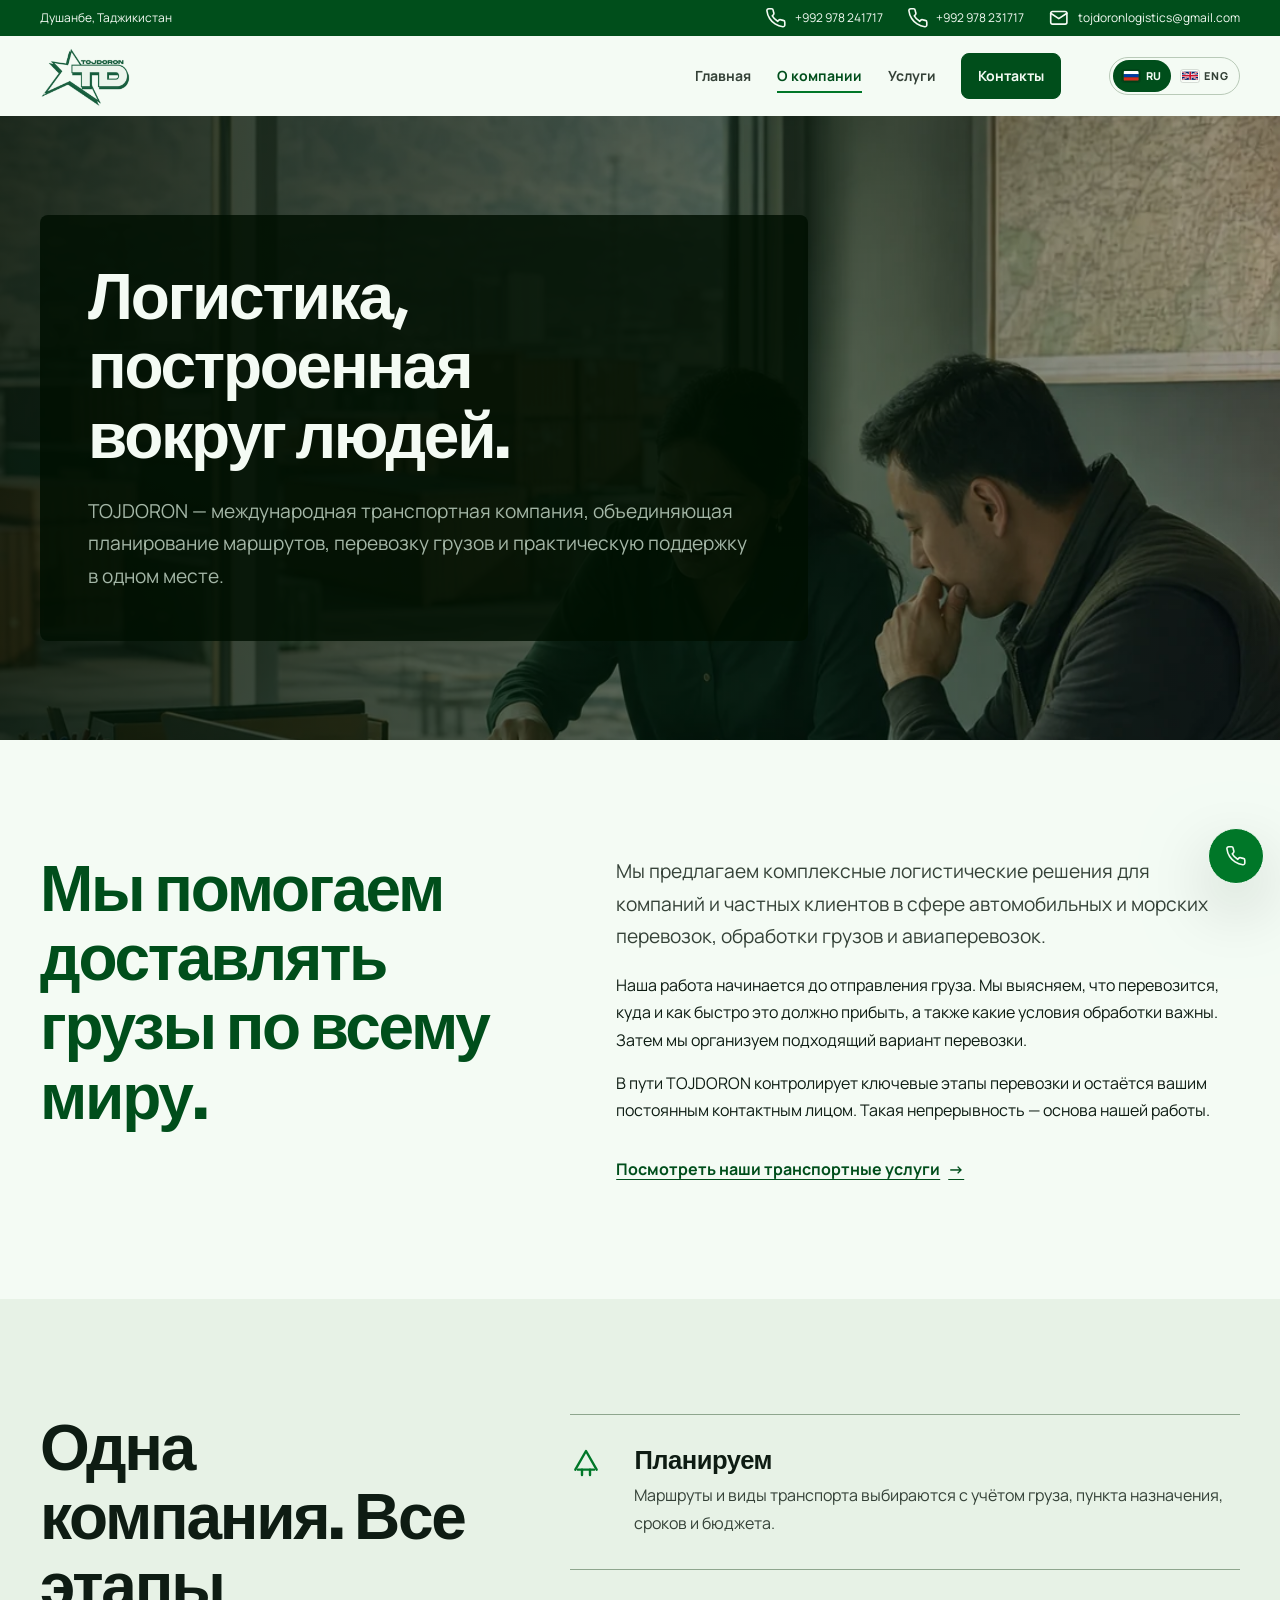
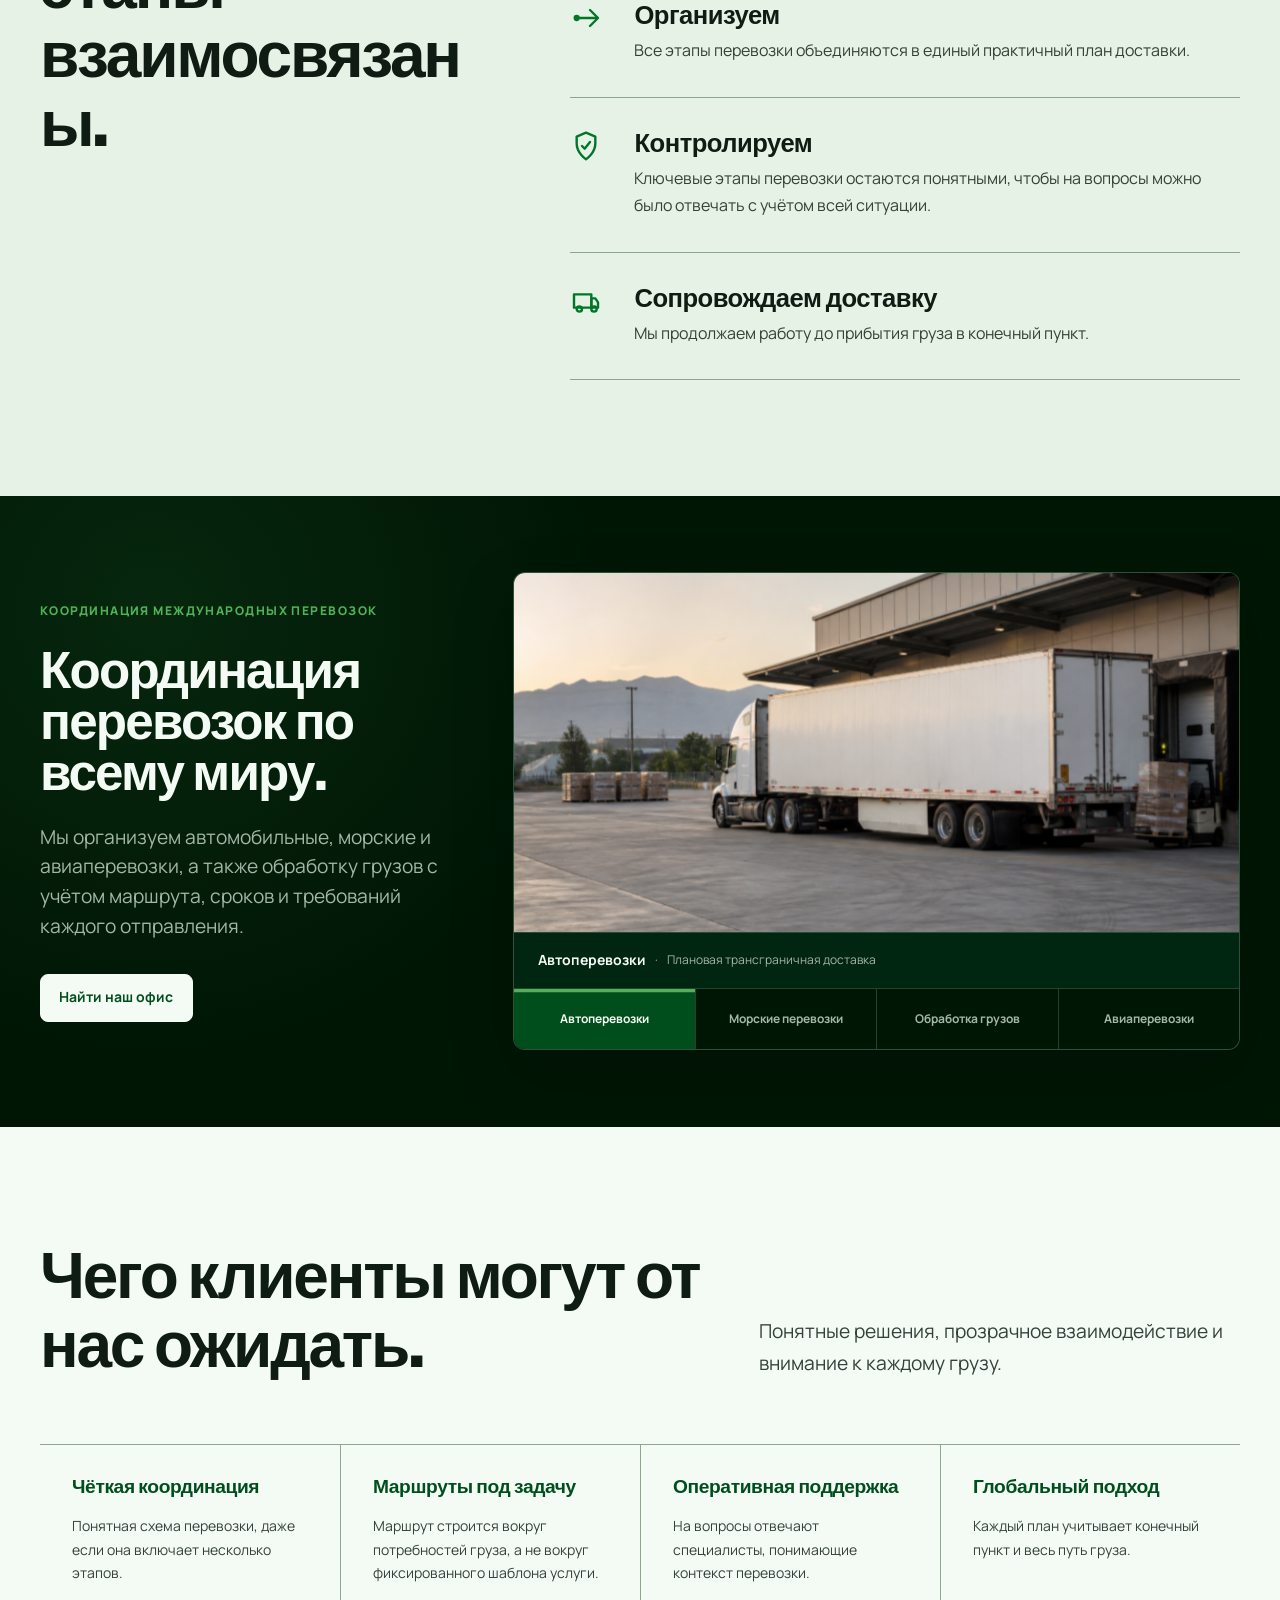
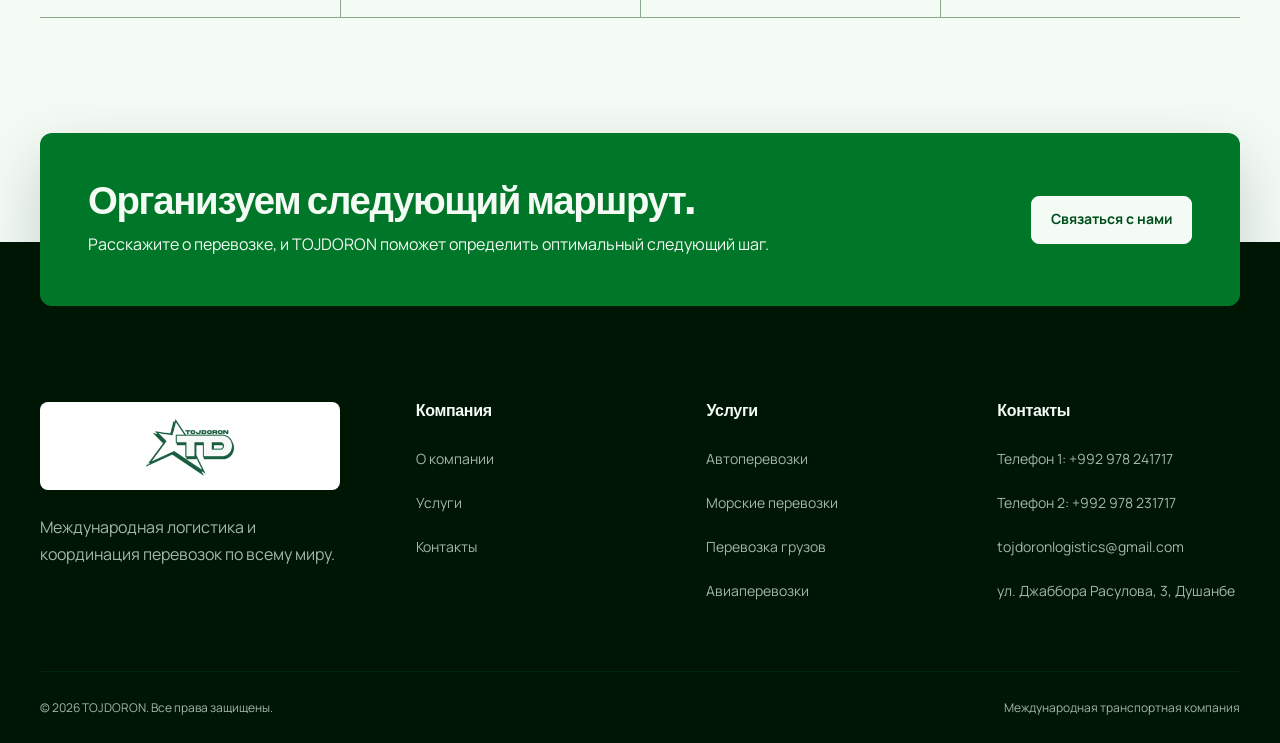
==== about.html @ 403f4857 "Add TOJDORON search favicon" ====
<!doctype html>
<html lang="ru">
  <head>
    <meta charset="utf-8" />
    <meta name="viewport" content="width=device-width, initial-scale=1" />
    <meta name="description" content="Learn how TOJDORON organizes international freight from Dushanbe with clear planning and support at every stage." />
    <meta name="robots" content="index,follow" />
    <meta name="theme-color" content="#135b3a" />
    <link rel="canonical" href="https://tojdoronlogistics.com/about.html" />
    <title>About TOJDORON — International Transport Company</title>
    <link rel="icon" href="/assets/tojdoron-favicon.png" sizes="192x192" type="image/png" />
    <link rel="apple-touch-icon" href="/assets/tojdoron-favicon.png" sizes="192x192" />
    <link rel="stylesheet" href="about.css?v=normal-scale" />
    <script src="shared.js?v=page-transition-speed-v7" defer></script>
    <script src="about.js" defer></script>
  </head>
  <body>
    <!--
      THESIS: The company is understood through the care of coordination, not an invented corporate timeline.
      OWN-WORLD: Warm paper, forest fields, documentary operations photography, precise route geometry, and quiet ruled lists.
      STORY: Meet TOJDORON, understand its one-team model, see the support principles, then begin a shipment.
      FIRST VIEWPORT: Two-tier navigation over a tall human operations photograph with an anchored statement at left.
      FORM: Reference-led Route Ledger, seventh grounded direction, seed 0b418b6e.
      FINISH: unreviewed and undocumented is unfinished; this build ends with the finish review, the verdict, DESIGN.md, and every shipping raster carrying its provenance
    -->
    <a class="skip-link" href="#main-content">Skip to content</a>

    <header class="site-header">
      <div class="topbar">
        <div class="container topbar__inner">
          <span class="topbar__place">Dushanbe, Tajikistan</span>
          <div class="topbar__contacts">
            <a href="tel:+992978241717" aria-label="Call TOJDORON at +992 978 241717"><svg class="icon" aria-hidden="true" viewBox="0 0 24 24"><path d="M22 16.9v3a2 2 0 0 1-2.18 2 19.8 19.8 0 0 1-8.63-3.07 19.5 19.5 0 0 1-6-6A19.8 19.8 0 0 1 2.12 4.18 2 2 0 0 1 4.11 2h3a2 2 0 0 1 2 1.72c.13.96.36 1.9.69 2.8a2 2 0 0 1-.45 2.11L8.08 9.9a16 16 0 0 0 6 6l1.27-1.27a2 2 0 0 1 2.11-.45c.9.33 1.84.56 2.8.69A2 2 0 0 1 22 16.9Z" /></svg>+992 978 241717</a>
            <a href="tel:+992978231717" aria-label="Call TOJDORON at +992 978 231717"><svg class="icon" aria-hidden="true" viewBox="0 0 24 24"><path d="M22 16.9v3a2 2 0 0 1-2.18 2 19.8 19.8 0 0 1-8.63-3.07 19.5 19.5 0 0 1-6-6A19.8 19.8 0 0 1 2.12 4.18 2 2 0 0 1 4.11 2h3a2 2 0 0 1 2 1.72c.13.96.36 1.9.69 2.8a2 2 0 0 1-.45 2.11L8.08 9.9a16 16 0 0 0 6 6l1.27-1.27a2 2 0 0 1 2.11-.45c.9.33 1.84.56 2.8.69A2 2 0 0 1 22 16.9Z" /></svg>+992 978 231717</a>
            <a href="mailto:tojdoronlogistics@gmail.com"><svg class="icon" aria-hidden="true" viewBox="0 0 24 24"><rect x="3" y="5" width="18" height="14" rx="2" /><path d="m3 7 9 6 9-6" /></svg>tojdoronlogistics@gmail.com</a>
          </div>
        </div>
      </div>
      <div class="container navbar">
        <a class="brand" href="index.html" aria-label="TOJDORON home"><img src="assets/tojdoron-logo-green-v2.png" alt="TOJDORON" width="629" height="440" /></a>
        <button class="nav-toggle" type="button" aria-expanded="false" aria-controls="primary-navigation" aria-label="Open navigation"><span class="nav-toggle__lines" aria-hidden="true"></span></button>
        <nav class="nav-menu" id="primary-navigation" aria-label="Primary navigation">
          <ul>
            <li><a class="nav-menu__link" href="index.html">Home</a></li>
            <li><a class="nav-menu__link" href="about.html" aria-current="page">About us</a></li>
            <li><a class="nav-menu__link" href="services.html">Services</a></li>
            <li><a class="nav-menu__link nav-menu__link--contact" href="contact.html">Contact us</a></li>
          </ul>
        </nav>
      </div>
    </header>

    <main id="main-content">
      <section class="page-hero about-hero" aria-labelledby="about-title">
        <img class="page-hero__media" src="assets/about-operations.webp" alt="TOJDORON logistics specialists coordinating an international shipment from Dushanbe" width="1122" height="1402" fetchpriority="high" />
        <div class="container page-hero__content">
          <div data-reveal>
            <h1 id="about-title">Logistics organized around people.</h1>
            <p>TOJDORON is an international transport company that brings route planning, cargo movement, and practical support together in one place.</p>
          </div>
        </div>
      </section>

      <section class="about-intro section">
        <div class="container about-intro__grid">
          <div class="about-intro__statement" data-reveal>
            <h2>We help cargo move worldwide.</h2>
          </div>
          <div class="about-intro__copy" data-reveal>
            <p class="section-intro">We offer comprehensive logistics solutions for businesses and private clients across road, sea, cargo, and air freight.</p>
            <p>Our role starts before the shipment moves. We learn what is being transported, where it needs to go, how quickly it needs to arrive, and which handling conditions matter. From there, we organize the transport option that fits.</p>
            <p>As the cargo moves, TOJDORON monitors the important transit stages and remains available as a clear point of contact. That continuity is at the heart of our work.</p>
            <a class="text-link" href="services.html">See our freight services <span aria-hidden="true">→</span></a>
          </div>
        </div>
      </section>

      <section class="coordination-section section--paper-2">
        <div class="container coordination-section__grid">
          <div class="coordination-section__title" data-reveal>
            <h2>One company. Every stage connected.</h2>
          </div>
          <div class="coordination-section__list">
            <article data-reveal>
              <svg class="icon" aria-hidden="true" viewBox="0 0 24 24"><path d="M4 17 12 3l8 14" /><path d="M6 17h12" /><path d="M9 17v4M15 17v4" /></svg>
              <div><h3>We plan</h3><p>Routes and transport modes are selected around the cargo, destination, timing, and budget.</p></div>
            </article>
            <article data-reveal>
              <svg class="icon coordination-section__arrow" aria-hidden="true" viewBox="0 0 24 24"><path d="M5 12h15" /><path d="m15 6 6 6-6 6" /><circle class="coordination-section__arrow-dot" cx="5" cy="12" r="2.35" /></svg>
              <div><h3>We organize</h3><p>The moving parts of the shipment are coordinated into one practical delivery plan.</p></div>
            </article>
            <article data-reveal>
              <svg class="icon" aria-hidden="true" viewBox="0 0 24 24"><path d="M12 22s7-4.5 7-12V5l-7-3-7 3v5c0 7.5 7 12 7 12Z" /><path d="m9 12 2 2 4-5" /></svg>
              <div><h3>We monitor</h3><p>Key transit stages remain visible so questions can be handled with context.</p></div>
            </article>
            <article data-reveal>
              <svg class="icon" aria-hidden="true" viewBox="0 0 24 24"><path d="M3 7h13v10H3z" /><path d="M16 10h3l2 3v4h-5z" /><circle cx="7" cy="18" r="2" /><circle cx="18" cy="18" r="2" /></svg>
              <div><h3>We support delivery</h3><p>Our involvement continues through arrival at the final destination.</p></div>
            </article>
          </div>
        </div>
      </section>

      <section class="route-atlas section--dark" aria-labelledby="atlas-title">
        <div class="container route-atlas__grid">
          <div class="route-atlas__copy" data-reveal>
            <span class="route-atlas__kicker">International freight coordination</span>
            <h2 id="atlas-title">Coordinated freight worldwide.</h2>
            <p>We organize road, sea, cargo, and air freight around each shipment’s route, timing, and handling requirements.</p>
            <a class="button button--light" href="contact.html#location">Find our office</a>
          </div>
          <div class="route-atlas__visual" aria-label="Interactive operational view of road, sea, cargo, and air freight" data-reveal>
            <div class="atlas-stage">
              <div class="atlas-scenes">
                <figure class="atlas-scene is-active" data-atlas-scene="road" data-atlas-copy-action="Scheduled cross-border delivery">
                  <img class="atlas-scene__photo" src="assets/about-road-tojdoron-v1.png" alt="Modern white tractor-trailer positioned at a freight loading dock" width="1672" height="941" fetchpriority="high" />
                </figure>
                <figure class="atlas-scene" data-atlas-scene="sea" data-atlas-copy-action="Containerized ocean transit">
                  <img class="atlas-scene__photo" src="assets/about-sea-tojdoron-v1.png" alt="Large container vessel being worked by gantry cranes at a commercial port" width="1672" height="941" loading="lazy" />
                </figure>
                <figure class="atlas-scene" data-atlas-scene="cargo" data-atlas-copy-action="Warehouse consolidation and dispatch">
                  <img class="atlas-scene__photo" src="assets/about-cargo-tojdoron-v1.png" alt="Forklift carrying a wrapped pallet inside a professional cargo warehouse" width="1672" height="941" loading="lazy" />
                </figure>
                <figure class="atlas-scene" data-atlas-scene="air" data-atlas-copy-action="Priority airfreight uplift">
                  <img class="atlas-scene__photo" src="assets/about-air-tojdoron-v1.png" alt="Wide-body cargo aircraft receiving a wrapped pallet at an airport freight terminal" width="1672" height="941" loading="lazy" />
                </figure>
              </div>
            </div>
            <div class="atlas-mode-context">
              <strong data-atlas-status aria-live="polite">Road freight</strong>
              <span aria-hidden="true">·</span>
              <span data-atlas-action>Scheduled cross-border delivery</span>
            </div>
            <div class="atlas-mode-switch" role="group" aria-label="Highlight a freight service">
              <button type="button" class="is-active" data-atlas-control="road" aria-pressed="true">Road freight</button>
              <button type="button" data-atlas-control="sea" aria-pressed="false">Sea freight</button>
              <button type="button" data-atlas-control="cargo" aria-pressed="false">Cargo handling</button>
              <button type="button" data-atlas-control="air" aria-pressed="false">Air freight</button>
            </div>
          </div>
        </div>
      </section>

      <section class="principles section" aria-labelledby="principles-title">
        <div class="container">
          <div class="principles__head" data-reveal>
            <h2 id="principles-title">What clients can expect from us.</h2>
            <p class="section-intro">Clear decisions, practical communication, and attention to the cargo itself.</p>
          </div>
          <div class="principles__grid">
            <article data-reveal><h3>Clear coordination</h3><p>One understandable path through a shipment that may involve several stages.</p></article>
            <article data-reveal><h3>Fit-for-purpose routes</h3><p>The route follows the needs of the cargo rather than a fixed service template.</p></article>
            <article data-reveal><h3>Responsive support</h3><p>Questions are handled by people who understand the shipment context.</p></article>
            <article data-reveal><h3>Worldwide outlook</h3><p>Every plan is shaped with the final destination and the full journey in view.</p></article>
          </div>
        </div>
      </section>

      <div class="container">
        <section class="cta-band" aria-labelledby="about-cta-title" data-reveal>
          <div><h2 id="about-cta-title">Let’s organize the next route.</h2><p>Share the shipment details and TOJDORON will help you identify the right way forward.</p></div>
          <a class="button button--light" href="contact.html#quote-form">Get in touch</a>
        </section>
      </div>
    </main>

    <footer class="site-footer">
      <div class="container footer-grid">
        <div><a class="footer-brand" href="index.html" aria-label="TOJDORON home"><img src="assets/tojdoron-logo-green-v2.png" alt="TOJDORON" width="629" height="440" /></a><p class="footer-copy">International logistics and freight coordination worldwide.</p></div>
        <div><h3>Company</h3><ul class="footer-links"><li><a href="about.html">About us</a></li><li><a href="services.html">Services</a></li><li><a href="contact.html">Contact us</a></li></ul></div>
        <div><h3>Services</h3><ul class="footer-links"><li><a href="services.html#road">Road freight</a></li><li><a href="services.html#sea">Sea freight</a></li><li><a href="services.html#cargo">Cargo shipping</a></li><li><a href="services.html#air">Air freight</a></li></ul></div>
        <div><h3>Contact</h3><ul class="footer-links"><li><a href="tel:+992978241717">Phone 1: +992 978 241717</a></li><li><a href="tel:+992978231717">Phone 2: +992 978 231717</a></li><li><a href="mailto:tojdoronlogistics@gmail.com">tojdoronlogistics@gmail.com</a></li><li><a href="contact.html#location">Jabor Rasulov Street 3, Dushanbe</a></li></ul></div>
      </div>
      <div class="container footer-bottom"><span>© <span data-year></span> TOJDORON. <span data-translation-key="All rights reserved.">All rights reserved.</span></span><span>International transport company</span></div>
    </footer>

    <div class="floating-call" data-call-menu>
      <button class="floating-call__toggle" type="button" aria-expanded="false" aria-controls="floating-call-options" aria-label="Choose a TOJDORON phone number">
        <svg class="icon" aria-hidden="true" viewBox="0 0 24 24"><path d="M22 16.9v3a2 2 0 0 1-2.18 2 19.8 19.8 0 0 1-8.63-3.07 19.5 19.5 0 0 1-6-6A19.8 19.8 0 0 1 2.12 4.18 2 2 0 0 1 4.11 2h3a2 2 0 0 1 2 1.72c.13.96.36 1.9.69 2.8a2 2 0 0 1-.45 2.11L8.08 9.9a16 16 0 0 0 6 6l1.27-1.27a2 2 0 0 1 2.11-.45c.9.33 1.84.56 2.8.69A2 2 0 0 1 22 16.9Z" /></svg>
      </button>
      <div class="floating-call__options" id="floating-call-options" role="group" aria-label="TOJDORON phone numbers">
        <a href="tel:+992978241717" aria-label="Call TOJDORON at +992 978 241717">Call +992 978 241717</a>
        <a href="tel:+992978231717" aria-label="Call TOJDORON at +992 978 231717">Call +992 978 231717</a>
      </div>
    </div>
  </body>
</html>
---- about.css ----
/* Hallmark · macrostructure: Human Network · tone: grounded documentary · anchor hue: forest green */
/* Hallmark · pre-emit critique: P5 H5 E4 S5 R5 V5 */
@import url("shared.css?v=page-transition-speed-v7");

.about-hero {
  min-height: 39rem;
}

.about-hero .page-hero__media {
  object-position: center 58%;
}

.about-hero .page-hero__content {
  min-height: 39rem;
}

.about-hero .page-hero__content > div {
  max-width: 49rem;
  border-radius: var(--radius-sm);
  padding: clamp(1.5rem, 4vw, 3rem);
  background: var(--color-overlay-heavy);
}

.about-hero h1 {
  max-width: 11ch;
}

.about-intro__grid {
  display: grid;
  grid-template-columns: minmax(0, 0.85fr) minmax(0, 1.15fr);
  gap: clamp(3rem, 9vw, 8rem);
}

.about-intro__statement h2 {
  max-width: 12ch;
  margin-bottom: 0;
  color: var(--color-accent-strong);
  font-size: var(--text-3xl);
}

.about-intro__copy .text-link {
  margin-top: var(--space-md);
}

.coordination-section {
  padding-block: var(--space-section);
}

.coordination-section__grid {
  display: grid;
  grid-template-columns: minmax(0, 0.78fr) minmax(0, 1.22fr);
  gap: clamp(3rem, 8vw, 7rem);
}

.coordination-section__title h2 {
  position: sticky;
  top: 10rem;
  max-width: 12ch;
  font-size: var(--text-3xl);
}

.coordination-section__list {
  border-top: var(--rule-thin) solid var(--color-rule-strong);
}

.coordination-section__list article {
  display: grid;
  grid-template-columns: 2.5rem minmax(0, 1fr);
  gap: var(--space-lg);
  border-bottom: var(--rule-thin) solid var(--color-rule-strong);
  padding-block: var(--space-xl);
}

.coordination-section__list .icon {
  width: 2rem;
  height: 2rem;
  color: var(--color-accent);
}

.coordination-section__arrow-dot {
  fill: currentColor;
  stroke: none;
}

.coordination-section__list h3 {
  margin-bottom: var(--space-xs);
  font-size: var(--text-xl);
}

.coordination-section__list p {
  margin-bottom: 0;
  color: var(--color-ink-2);
}

.route-atlas {
  padding-block: var(--space-section);
}

.route-atlas__grid {
  display: grid;
  grid-template-columns: minmax(0, 0.72fr) minmax(0, 1.28fr);
  align-items: center;
  gap: clamp(3rem, 7vw, 6rem);
}

.route-atlas__copy h2 {
  max-width: 12ch;
  margin-bottom: var(--space-xl);
  color: var(--color-accent-ink);
  font-size: var(--text-3xl);
}

.route-atlas__copy p {
  margin-bottom: var(--space-xl);
  color: var(--color-dark-muted);
  font-size: var(--text-lg);
}

.route-atlas__visual {
  border: var(--rule-thin) solid var(--color-dark-2);
  border-radius: var(--radius-md);
  overflow: clip;
  background: var(--color-dark-2);
}

.atlas-board__head {
  display: flex;
  min-height: 4rem;
  align-items: center;
  justify-content: space-between;
  gap: var(--space-lg);
  border-bottom: var(--rule-thin) solid var(--color-dark-muted);
  padding-inline: var(--space-lg);
}

.atlas-board__head > span {
  color: var(--color-dark-muted);
  font-size: var(--text-xs);
  font-weight: 700;
  letter-spacing: 0.08em;
  text-transform: uppercase;
}

.atlas-board__status {
  color: var(--color-accent-ink);
  font-size: var(--text-sm);
}

.route-atlas__visual svg {
  width: 100%;
  padding: var(--space-md) var(--space-lg);
}

.freight-grid,
.freight-ground,
.freight-lane,
.freight-water,
.freight-runway,
.freight-crane,
.freight-crane-hook,
.forklift-mast,
.freight-hub path,
.freight-load path,
.vehicle-detail,
.vehicle-window,
.freight-pallet path {
  fill: none;
  stroke: var(--color-dark-muted);
  stroke-linecap: round;
  stroke-linejoin: round;
  vector-effect: non-scaling-stroke;
}

.freight-grid {
  stroke-width: 1;
  opacity: 0.1;
}

.freight-ground,
.freight-lane,
.freight-runway {
  stroke: var(--color-accent-bright);
  stroke-width: 2;
  opacity: 0.48;
}

.freight-lane,
.freight-runway {
  stroke-dasharray: 10 12;
}

.freight-water {
  stroke: var(--color-accent-bright);
  stroke-width: 2;
  opacity: 0.65;
}

.freight-water--sea {
  stroke-dasharray: 34 18;
  animation: drift-water 5.2s linear infinite;
}

.freight-crane {
  stroke: var(--color-dark-muted);
  stroke-width: 3;
  opacity: 0.72;
}

.freight-crane-hook {
  stroke: var(--color-dark-muted);
  stroke-width: 2;
  opacity: 0.72;
  transform-box: fill-box;
  transform-origin: center top;
  animation: lower-crane 5.2s var(--ease-in-out) infinite;
}

.freight-hub__shell {
  fill: var(--color-accent-strong);
  stroke: var(--color-accent-bright) !important;
  stroke-width: 3;
}

.freight-hub__door {
  stroke: var(--color-accent-ink) !important;
  stroke-width: 2;
}

.freight-hub text,
.freight-destination {
  fill: var(--color-accent-ink);
  font-family: var(--font-body);
  font-size: 13px;
  font-weight: 800;
  letter-spacing: 0.075em;
}

.freight-destination {
  fill: var(--color-dark-muted);
}

.freight-hub__pallet rect,
.freight-load rect,
.freight-pallet rect {
  fill: var(--color-accent);
  stroke: var(--color-accent-ink);
  stroke-width: 2;
}

.ship-hull {
  fill: var(--color-paper-2);
  stroke: var(--color-accent-bright);
  stroke-width: 2.5;
  stroke-linejoin: round;
  vector-effect: non-scaling-stroke;
}

.ship-deck {
  fill: var(--color-dark-2);
  stroke: var(--color-accent-bright);
  stroke-width: 2;
  vector-effect: non-scaling-stroke;
}

.ship-superstructure {
  fill: var(--color-paper-2);
  stroke: var(--color-accent-bright);
  stroke-width: 2.5;
  stroke-linejoin: round;
  vector-effect: non-scaling-stroke;
}

.ship-container {
  stroke: var(--color-accent-ink);
  stroke-width: 1.5;
  vector-effect: non-scaling-stroke;
}

.ship-container--rust {
  fill: var(--color-accent-strong);
}

.ship-container--green {
  fill: var(--color-accent);
}

.ship-container--light {
  fill: var(--color-paper-3);
}

.ship-window,
.aircraft-window {
  fill: var(--color-dark-2);
  stroke: var(--color-accent-ink);
  stroke-width: 1.5;
  vector-effect: non-scaling-stroke;
}

.ship-detail,
.ship-hull-detail,
.ship-container-detail,
.ship-mast,
.ship-stack,
.ship-rail,
.aircraft-detail,
.aircraft-cabin-line,
.aircraft-door-frame {
  fill: none;
  stroke: var(--color-accent-strong);
  stroke-width: 2;
  stroke-linecap: round;
  stroke-linejoin: round;
  vector-effect: non-scaling-stroke;
}

.ship-mast {
  stroke: var(--color-dark-muted);
  opacity: 0.8;
}

.ship-stack {
  stroke: var(--color-accent-strong);
  stroke-width: 3;
}

.ship-rail {
  stroke: var(--color-dark-muted);
  stroke-width: 1.5;
  opacity: 0.8;
}

.ship-hull-detail {
  stroke: var(--color-accent-strong);
  opacity: 0.7;
}

.ship-container-detail {
  stroke: var(--color-accent-ink);
  stroke-width: 1;
  opacity: 0.75;
}

.cargo-fork {
  fill: none;
  stroke: var(--color-accent-bright);
  stroke-width: 3;
  stroke-linecap: round;
  vector-effect: non-scaling-stroke;
}

.forklift-mast {
  stroke: var(--color-dark-muted);
  stroke-width: 2.5;
  opacity: 0.9;
}

.aircraft-body,
.aircraft-wing,
.aircraft-tail,
.aircraft-tailplane,
.aircraft-engine,
.aircraft-door,
.aircraft-wheel {
  vector-effect: non-scaling-stroke;
}

.aircraft-body,
.aircraft-wing,
.aircraft-tail,
.aircraft-tailplane {
  fill: var(--color-paper-2);
  stroke: var(--color-accent-bright);
  stroke-width: 2.5;
  stroke-linejoin: round;
}

.aircraft-wing,
.aircraft-tail,
.aircraft-tailplane {
  fill: var(--color-paper-3);
}

.aircraft-engine {
  fill: var(--color-dark-2);
  stroke: var(--color-accent-bright);
  stroke-width: 2;
}

.aircraft-fan {
  fill: var(--color-accent-ink);
  stroke: var(--color-accent-bright);
  stroke-width: 1.5;
}

.aircraft-gear {
  fill: none;
  stroke: var(--color-accent-strong);
  stroke-width: 2;
  stroke-linecap: round;
  vector-effect: non-scaling-stroke;
}

.aircraft-wheel {
  fill: var(--color-dark);
  stroke: var(--color-accent-ink);
  stroke-width: 2;
}

.aircraft-gear,
.aircraft-wheel {
  animation: retract-aircraft-gear 5.2s var(--ease-in-out) infinite;
}

.aircraft-door {
  fill: var(--color-paper-3);
  stroke: var(--color-accent-bright);
  stroke-width: 2;
  stroke-linejoin: round;
}

.aircraft-ramp {
  fill: none;
  stroke: var(--color-accent-bright);
  stroke-width: 3;
  stroke-linecap: round;
  vector-effect: non-scaling-stroke;
}

.aircraft-rear-door,
.aircraft-ramp {
  transform-box: fill-box;
  transform-origin: left bottom;
}

.freight-hub__pallet,
.freight-vehicle,
.freight-load {
  transform-box: fill-box;
  transform-origin: center;
}

.freight-hub__pallet {
  opacity: 0.82;
}

.freight-scene {
  display: none;
}

.freight-scene.is-active {
  display: block;
}

.vehicle-body {
  fill: var(--color-paper-2);
  stroke: var(--color-accent-bright);
  stroke-width: 2.5;
  stroke-linejoin: round;
  vector-effect: non-scaling-stroke;
}

.vehicle-window {
  fill: var(--color-dark-2);
  stroke: var(--color-dark-2);
  stroke-width: 2;
}

.vehicle-detail {
  stroke: var(--color-accent-strong);
  stroke-width: 2;
}

.freight-vehicle circle {
  fill: var(--color-dark);
  stroke: var(--color-accent-ink);
  stroke-width: 3;
  vector-effect: non-scaling-stroke;
}

.freight-load--road {
  animation: load-road 5.2s var(--ease-in-out) infinite;
}

.freight-vehicle--road {
  animation: depart-road 5.2s var(--ease-in-out) infinite;
}

.freight-load--sea {
  animation: load-sea 5.2s var(--ease-in-out) infinite;
}

.freight-vehicle--sea {
  animation: depart-sea 5.2s var(--ease-in-out) infinite;
}

.freight-vehicle--cargo {
  animation: move-cargo 5.2s var(--ease-in-out) infinite;
}

.freight-pallet {
  animation: raise-pallet 5.2s var(--ease-in-out) infinite;
}

.freight-load--air {
  animation: load-air 5.2s var(--ease-in-out) infinite;
}

.freight-vehicle--air {
  animation: depart-air 5.2s var(--ease-in-out) infinite;
}

.aircraft-rear-door {
  animation: close-aircraft-door 5.2s var(--ease-in-out) infinite;
}

.aircraft-ramp {
  animation: retract-aircraft-ramp 5.2s var(--ease-in-out) infinite;
}

.freight-sequence {
  display: grid;
  grid-template-columns: minmax(0, 1fr) 3rem minmax(0, 1fr);
  align-items: center;
  gap: var(--space-sm);
  border-top: var(--rule-thin) solid var(--color-dark-muted);
  padding: var(--space-md) var(--space-lg);
  color: var(--color-dark-muted);
  font-size: var(--text-xs);
}

.freight-sequence span {
  display: flex;
  align-items: baseline;
  gap: var(--space-sm);
}

.freight-sequence b {
  color: var(--color-accent-bright);
  font-variant-numeric: tabular-nums;
}

.freight-sequence strong {
  color: var(--color-accent-ink);
}

.freight-sequence i {
  position: relative;
  height: var(--rule-thin);
  background: var(--color-dark-muted);
}

.freight-sequence i::after {
  position: absolute;
  top: 50%;
  right: 0;
  width: 0.45rem;
  height: 0.45rem;
  border-top: var(--rule-thin) solid var(--color-dark-muted);
  border-right: var(--rule-thin) solid var(--color-dark-muted);
  content: "";
  transform: translateY(-50%) rotate(45deg);
}

.atlas-mode-switch {
  display: grid;
  grid-template-columns: repeat(4, minmax(0, 1fr));
  border-top: var(--rule-thin) solid var(--color-dark-muted);
}

.atlas-mode-switch button {
  min-height: 3.75rem;
  border: 0;
  background: var(--color-transparent);
  color: var(--color-dark-muted);
  font-size: var(--text-xs);
  font-weight: 700;
  white-space: nowrap;
  transition: background-color var(--dur-fast) var(--ease-out), color var(--dur-fast) var(--ease-out);
}

.atlas-mode-switch button + button {
  border-left: var(--rule-thin) solid var(--color-dark-muted);
}

.atlas-mode-switch button:hover {
  background: var(--color-dark);
  color: var(--color-accent-ink);
}

.atlas-mode-switch button:active,
.atlas-mode-switch button.is-active {
  background: var(--color-accent-strong);
  color: var(--color-accent-ink);
}

.atlas-mode-switch button:disabled {
  cursor: not-allowed;
  opacity: 0.55;
}

@keyframes load-road {
  0%, 10% { opacity: 1; transform: translate(0); }
  29% { opacity: 1; transform: translate(108px, 8px); }
  34%, 100% { opacity: 0; transform: translate(108px, 8px); }
}

@keyframes depart-road {
  0%, 31% { opacity: 1; transform: translateX(0); }
  82% { opacity: 1; transform: translateX(265px); }
  94%, 100% { opacity: 0; transform: translateX(265px); }
}

@keyframes load-sea {
  0%, 8% { opacity: 1; transform: translateY(0); }
  28% { opacity: 1; transform: translateY(134px); }
  34%, 100% { opacity: 0; transform: translateY(134px); }
}

@keyframes depart-sea {
  0%, 34% { opacity: 1; transform: translate(0, 0); }
  45% { opacity: 1; transform: translate(5px, -1px); }
  84% { opacity: 1; transform: translate(260px, -3px); }
  96%, 100% { opacity: 0; transform: translate(260px, -3px); }
}

@keyframes move-cargo {
  0%, 20% { transform: translateX(0); }
  31% { transform: translateX(4px); }
  56%, 82% { transform: translateX(220px); }
  100% { transform: translateX(0); }
}

@keyframes raise-pallet {
  0%, 22% { transform: translateY(0); }
  38%, 82% { transform: translateY(-22px); }
  100% { transform: translateY(0); }
}

@keyframes load-air {
  0%, 10% { opacity: 1; transform: translate(0, 0); }
  22% { opacity: 1; transform: translate(28px, -2px); }
  35% { opacity: 1; transform: translate(70px, -20px); }
  42%, 100% { opacity: 0; transform: translate(70px, -20px); }
}

@keyframes depart-air {
  0%, 44% { opacity: 1; transform: translate(0, 0); }
  52% { opacity: 1; transform: translate(12px, -2px); }
  84% { opacity: 1; transform: translate(260px, -66px); }
  96%, 100% { opacity: 0; transform: translate(260px, -66px); }
}

@keyframes lower-crane {
  0%, 8% { transform: scaleY(1); }
  28%, 100% { transform: scaleY(7); }
}

@keyframes drift-water {
  from { stroke-dashoffset: 0; }
  to { stroke-dashoffset: -52; }
}

@keyframes retract-aircraft-gear {
  0%, 50% { opacity: 1; }
  60%, 100% { opacity: 0; }
}

@keyframes close-aircraft-door {
  0%, 30% { opacity: 1; transform: rotate(-58deg); }
  44%, 100% { opacity: 1; transform: rotate(0deg); }
}

@keyframes retract-aircraft-ramp {
  0%, 30% { opacity: 1; transform: translate(0, 0); }
  43% { opacity: 0; transform: translate(10px, -4px); }
  48%, 100% { opacity: 0; transform: translate(10px, -4px); }
}

.principles__head {
  display: grid;
  grid-template-columns: minmax(0, 1fr) minmax(18rem, 0.7fr);
  align-items: end;
  gap: var(--space-xl);
  margin-bottom: var(--space-3xl);
}

.principles__head h2 {
  max-width: 14ch;
  margin-bottom: 0;
  font-size: var(--text-3xl);
}

.principles__head p {
  margin-bottom: 0;
}

.principles__grid {
  display: grid;
  grid-template-columns: repeat(4, minmax(0, 1fr));
  border-top: var(--rule-thin) solid var(--color-rule-strong);
  border-bottom: var(--rule-thin) solid var(--color-rule-strong);
}

.principles__grid article {
  min-width: 0;
  padding: var(--space-xl);
}

.principles__grid article + article {
  border-left: var(--rule-thin) solid var(--color-rule-strong);
}

.principles__grid h3 {
  margin-bottom: var(--space-md);
  color: var(--color-accent-strong);
  font-size: var(--text-lg);
}

.principles__grid p {
  margin-bottom: 0;
  color: var(--color-ink-2);
  font-size: var(--text-sm);
}

@media (max-width: 62rem) {
  .about-intro__grid,
  .coordination-section__grid,
  .route-atlas__grid {
    grid-template-columns: minmax(0, 1fr);
  }

  .coordination-section__title h2 {
    position: static;
  }

  .principles__grid {
    grid-template-columns: repeat(2, minmax(0, 1fr));
  }

  .principles__grid article:nth-child(3) {
    border-left: 0;
    border-top: var(--rule-thin) solid var(--color-rule-strong);
  }

  .principles__grid article:nth-child(4) {
    border-top: var(--rule-thin) solid var(--color-rule-strong);
  }
}

@media (max-width: 42rem) {
  .about-hero,
  .about-hero .page-hero__content {
    min-height: 32rem;
  }

  .about-hero .page-hero__media {
    object-position: 61% center;
  }

  .principles__head {
    grid-template-columns: minmax(0, 1fr);
  }

  .atlas-board__head {
    align-items: flex-start;
    flex-direction: column;
    justify-content: center;
    gap: var(--space-2xs);
    padding-block: var(--space-sm);
  }

  .route-atlas__visual svg {
    padding: var(--space-sm) var(--space-xs);
  }

  .freight-sequence {
    grid-template-columns: minmax(0, 1fr);
    padding: var(--space-sm) var(--space-md);
  }

  .freight-sequence i {
    display: none;
  }

  .atlas-mode-switch {
    grid-template-columns: repeat(2, minmax(0, 1fr));
  }

  .atlas-mode-switch button:nth-child(3),
  .atlas-mode-switch button:nth-child(4) {
    border-top: var(--rule-thin) solid var(--color-dark-muted);
  }

  .atlas-mode-switch button:nth-child(3) {
    border-left: 0;
  }

  .principles__grid {
    grid-template-columns: minmax(0, 1fr);
  }

  .principles__grid article + article,
  .principles__grid article:nth-child(3),
  .principles__grid article:nth-child(4) {
    border-top: var(--rule-thin) solid var(--color-rule-strong);
    border-left: 0;
  }
}

@media (prefers-reduced-motion: reduce) {
  .freight-vehicle,
  .freight-pallet,
  .freight-water--sea,
  .freight-crane-hook,
  .aircraft-gear,
  .aircraft-wheel {
    animation: none !important;
  }

  .freight-crane-hook {
    transform: none !important;
  }

  .freight-load {
    display: none !important;
  }

  .aircraft-rear-door {
    animation: none !important;
    transform: rotate(-58deg) !important;
  }

  .aircraft-ramp {
    animation: none !important;
    opacity: 1 !important;
    transform: none !important;
  }
}

/* Photo-led operational sequence. The older line-art selectors above are kept
   for backwards compatibility with cached markup, while the current atlas is
   intentionally built from original documentary-style photographs. */
.route-atlas {
  position: relative;
  overflow: clip;
  padding-block: clamp(5rem, 9vw, 8rem);
  background:
    radial-gradient(circle at 12% 18%, rgba(66, 187, 94, 0.1), transparent 28rem),
    var(--color-dark);
}

.route-atlas__grid {
  grid-template-columns: minmax(15rem, 0.72fr) minmax(0, 1.28fr);
  align-items: start;
  gap: clamp(2rem, 5vw, 5.5rem);
}

.route-atlas__copy {
  padding-top: clamp(0rem, 2.5vw, 2rem);
}

.route-atlas__kicker,
.atlas-board__eyebrow {
  display: block;
  color: var(--color-accent-bright);
  font-size: var(--text-xs);
  font-weight: 800;
  letter-spacing: 0.12em;
  text-transform: uppercase;
}

.route-atlas__copy h2 {
  max-width: 11ch;
  margin-block: var(--space-lg) var(--space-xl);
  color: var(--color-accent-ink);
  font-size: clamp(2.4rem, 4.2vw, 4.4rem);
  line-height: 0.98;
}

.route-atlas__copy p {
  max-width: 34rem;
  margin-bottom: var(--space-xl);
  color: var(--color-dark-muted);
  font-size: var(--text-lg);
}

.route-atlas__hub {
  max-width: 31rem;
  margin: clamp(2.5rem, 5vw, 4rem) 0 0;
  border: var(--rule-thin) solid rgba(177, 224, 183, 0.25);
  border-radius: var(--radius-sm);
  overflow: hidden;
  background: var(--color-dark-2);
}

.route-atlas__hub img {
  display: block;
  width: 100%;
  aspect-ratio: 16 / 9;
  object-fit: cover;
  object-position: center;
  filter: saturate(0.86) contrast(1.04);
}

.route-atlas__hub figcaption {
  display: grid;
  gap: var(--space-2xs);
  padding: var(--space-md) var(--space-lg);
}

.route-atlas__hub strong {
  color: var(--color-accent-ink);
  font-size: var(--text-sm);
}

.route-atlas__hub span {
  color: var(--color-dark-muted);
  font-size: var(--text-xs);
}

.route-atlas__visual {
  min-width: 0;
  border: var(--rule-thin) solid rgba(177, 224, 183, 0.24);
  border-radius: var(--radius-md);
  overflow: clip;
  background: var(--color-dark-2);
  box-shadow: 0 1.5rem 4rem rgba(0, 0, 0, 0.18);
}

.atlas-board__head {
  min-height: 5.25rem;
  align-items: center;
  padding: var(--space-md) var(--space-xl);
  background: var(--color-dark-2);
}

.atlas-board__head > div {
  display: grid;
  gap: var(--space-2xs);
}

.atlas-board__status {
  display: block;
  color: var(--color-accent-ink);
  font-size: var(--text-base);
  line-height: 1.25;
}

.atlas-board__live {
  display: inline-flex;
  align-items: center;
  gap: var(--space-xs);
  color: var(--color-dark-muted);
  font-size: var(--text-xs);
  font-weight: 700;
  letter-spacing: 0.05em;
  text-transform: uppercase;
  white-space: nowrap;
}

.atlas-board__live i {
  width: 0.5rem;
  height: 0.5rem;
  border-radius: var(--radius-round);
  background: var(--color-accent-bright);
  box-shadow: 0 0 0 0.28rem rgba(89, 201, 103, 0.14);
  animation: atlas-live-pulse 2.4s ease-in-out infinite;
}

.atlas-stage {
  position: relative;
  min-height: clamp(27rem, 43vw, 37rem);
  isolation: isolate;
  background: var(--color-dark);
}

.atlas-scenes {
  position: absolute;
  inset: 0;
}

.atlas-scene {
  position: absolute;
  inset: 0;
  display: block;
  margin: 0;
  overflow: hidden;
  visibility: hidden;
  opacity: 0;
  pointer-events: none;
  background: var(--color-dark);
  transition: opacity 650ms var(--ease-out), visibility 0s linear 650ms;
}

.atlas-scene.is-active {
  visibility: visible;
  opacity: 1;
  pointer-events: auto;
  transition-delay: 0s;
}

.atlas-scene__photo {
  position: absolute;
  inset: -3%;
  width: 106%;
  height: 106%;
  object-fit: cover;
  filter: saturate(0.84) contrast(1.05);
  transform: scale(1.04);
}

.atlas-scene.is-active .atlas-scene__photo {
  animation: atlas-photo-road 8.8s var(--ease-in-out) both;
}

.atlas-scene[data-atlas-scene="sea"].is-active .atlas-scene__photo {
  animation-name: atlas-photo-sea;
}

.atlas-scene[data-atlas-scene="cargo"].is-active .atlas-scene__photo {
  animation-name: atlas-photo-cargo;
}

.atlas-scene[data-atlas-scene="air"].is-active .atlas-scene__photo {
  animation-name: atlas-photo-air;
}

.atlas-scene__shade {
  position: absolute;
  inset: 0;
  z-index: 1;
  background:
    linear-gradient(90deg, rgba(4, 24, 15, 0.82), rgba(4, 24, 15, 0.2) 52%, rgba(4, 24, 15, 0.04)),
    linear-gradient(0deg, rgba(4, 24, 15, 0.8), transparent 44%);
}

.atlas-scene__caption {
  position: absolute;
  z-index: 2;
  left: var(--space-xl);
  bottom: 5rem;
  display: grid;
  gap: var(--space-2xs);
  max-width: 24rem;
}

.atlas-scene__caption strong {
  color: var(--color-accent-ink);
  font-size: clamp(1.45rem, 2.7vw, 2.3rem);
  letter-spacing: -0.035em;
  line-height: 1;
}

.atlas-scene__caption span {
  color: rgba(241, 248, 239, 0.8);
  font-size: var(--text-sm);
}

.atlas-scene__status {
  position: absolute;
  z-index: 2;
  top: 5.5rem;
  right: var(--space-xl);
  display: inline-flex;
  align-items: center;
  gap: var(--space-xs);
  border: var(--rule-thin) solid rgba(241, 248, 239, 0.35);
  border-radius: var(--radius-round);
  padding: 0.55rem 0.75rem;
  background: rgba(4, 24, 15, 0.56);
  color: var(--color-accent-ink);
  font-size: var(--text-xs);
  font-weight: 700;
  backdrop-filter: blur(0.7rem);
}

.atlas-scene__status i {
  width: 0.42rem;
  height: 0.42rem;
  border-radius: var(--radius-round);
  background: var(--color-accent-bright);
}

.atlas-stage__rail {
  position: absolute;
  z-index: 3;
  top: var(--space-md);
  right: var(--space-xl);
  left: var(--space-xl);
  display: flex;
  align-items: center;
  gap: var(--space-sm);
  border: var(--rule-thin) solid rgba(241, 248, 239, 0.22);
  border-radius: var(--radius-round);
  padding: 0.55rem 0.75rem;
  background: rgba(4, 24, 15, 0.52);
  color: rgba(241, 248, 239, 0.78);
  font-size: 0.66rem;
  font-weight: 700;
  letter-spacing: 0.06em;
  line-height: 1;
  text-transform: uppercase;
  backdrop-filter: blur(0.7rem);
  pointer-events: none;
}

.atlas-stage__rail-track {
  position: relative;
  flex: 1;
  min-width: 4rem;
  height: 0.18rem;
  background: rgba(241, 248, 239, 0.32);
}

.atlas-stage__rail-fill {
  display: block;
  width: var(--atlas-progress, 24%);
  height: 100%;
  background: var(--color-accent-bright);
  transition: width 750ms var(--ease-out);
}

.atlas-stage__rail-marker {
  position: absolute;
  top: 50%;
  left: var(--atlas-progress, 24%);
  width: 0.78rem;
  height: 0.78rem;
  border: 0.18rem solid var(--color-accent-ink);
  border-radius: var(--radius-round);
  background: var(--color-accent-bright);
  box-shadow: 0 0 0 0.25rem rgba(89, 201, 103, 0.18);
  transform: translate(-50%, -50%);
  transition: left 750ms var(--ease-out);
}

.freight-sequence {
  grid-template-columns: minmax(0, 1fr) 4rem minmax(0, 1fr);
  gap: var(--space-md);
  min-height: 5.25rem;
  padding: var(--space-md) var(--space-xl);
  background: var(--color-dark-2);
  color: var(--color-dark-muted);
  font-size: var(--text-xs);
  line-height: 1.4;
}

.freight-sequence > span {
  display: flex;
  align-items: baseline;
  gap: var(--space-sm);
}

.freight-sequence > span > span {
  display: inline;
}

.freight-sequence b {
  flex: 0 0 auto;
  color: var(--color-accent-bright);
  font-variant-numeric: tabular-nums;
}

.freight-sequence strong {
  color: var(--color-accent-ink);
}

.atlas-mode-switch {
  border-top: var(--rule-thin) solid rgba(177, 224, 183, 0.22);
  background: var(--color-dark);
}

.atlas-mode-switch button {
  min-height: 4.25rem;
  padding-inline: var(--space-md);
  background: transparent;
  color: var(--color-dark-muted);
  font-size: var(--text-xs);
  text-align: center;
  transition: background-color var(--dur-fast) var(--ease-out), color var(--dur-fast) var(--ease-out), box-shadow var(--dur-fast) var(--ease-out);
}

.atlas-mode-switch button + button {
  border-left: var(--rule-thin) solid rgba(177, 224, 183, 0.22);
}

.atlas-mode-switch button:hover,
.atlas-mode-switch button:focus-visible {
  background: var(--color-dark-2);
  color: var(--color-accent-ink);
}

.atlas-mode-switch button.is-active {
  background: var(--color-accent-strong);
  color: var(--color-accent-ink);
  box-shadow: inset 0 0.2rem 0 var(--color-accent-bright);
}

@keyframes atlas-live-pulse {
  0%, 100% { box-shadow: 0 0 0 0.2rem rgba(89, 201, 103, 0.12); }
  50% { box-shadow: 0 0 0 0.42rem rgba(89, 201, 103, 0.02); }
}

@keyframes atlas-photo-road {
  from { transform: scale(1.04) translate3d(-1.5%, 0, 0); }
  to { transform: scale(1.1) translate3d(1%, -1%, 0); }
}

@keyframes atlas-photo-sea {
  from { transform: scale(1.04) translate3d(1%, 0, 0); }
  to { transform: scale(1.1) translate3d(-1%, -0.6%, 0); }
}

@keyframes atlas-photo-cargo {
  from { transform: scale(1.04) translate3d(-1%, 0, 0); }
  to { transform: scale(1.1) translate3d(1.2%, -0.5%, 0); }
}

@keyframes atlas-photo-air {
  from { transform: scale(1.04) translate3d(-1%, 0.6%, 0); }
  to { transform: scale(1.1) translate3d(1%, -0.8%, 0); }
}

@media (max-width: 62rem) {
  .route-atlas__grid {
    grid-template-columns: minmax(0, 1fr);
  }

  .route-atlas__copy {
    display: grid;
    grid-template-columns: minmax(0, 1fr) minmax(16rem, 0.75fr);
    align-items: end;
    column-gap: clamp(2rem, 6vw, 5rem);
  }

  .route-atlas__copy .route-atlas__kicker,
  .route-atlas__copy h2,
  .route-atlas__copy p,
  .route-atlas__copy .button {
    grid-column: 1;
  }

  .route-atlas__hub {
    grid-column: 2;
    grid-row: 1 / span 4;
    margin-top: 0;
  }

  .route-atlas__visual {
    width: 100%;
  }
}

@media (max-width: 42rem) {
  .route-atlas {
    padding-block: 4rem 5rem;
  }

  .route-atlas__copy {
    display: block;
  }

  .route-atlas__copy h2 {
    max-width: 12ch;
    font-size: clamp(2.4rem, 12vw, 3.6rem);
  }

  .route-atlas__hub {
    max-width: none;
    margin-top: var(--space-2xl);
  }

  .atlas-board__head {
    min-height: 6rem;
    align-items: flex-start;
    flex-direction: column;
    justify-content: center;
    gap: var(--space-sm);
    padding: var(--space-md);
  }

  .atlas-board__live {
    align-self: flex-start;
  }

  .atlas-stage {
    min-height: clamp(23rem, 88vw, 31rem);
  }

  .atlas-stage__rail {
    right: var(--space-md);
    left: var(--space-md);
    gap: var(--space-xs);
    padding-inline: 0.55rem;
    font-size: 0.52rem;
    letter-spacing: 0.035em;
  }

  .atlas-stage__rail-track {
    min-width: 2rem;
  }

  .atlas-scene__status {
    top: 5.5rem;
    right: var(--space-md);
    max-width: 13rem;
    padding: 0.45rem 0.6rem;
    font-size: 0.66rem;
  }

  .atlas-scene__caption {
    left: var(--space-md);
    bottom: 4.5rem;
  }

  .atlas-scene__caption strong {
    font-size: 1.65rem;
  }

  .freight-sequence {
    grid-template-columns: minmax(0, 1fr);
    gap: var(--space-sm);
    min-height: 0;
    padding: var(--space-md);
  }

  .freight-sequence i {
    display: none;
  }

  .atlas-mode-switch {
    grid-template-columns: repeat(2, minmax(0, 1fr));
  }

  .atlas-mode-switch button {
    min-height: 3.75rem;
  }

  .atlas-mode-switch button:nth-child(3),
  .atlas-mode-switch button:nth-child(4) {
    border-top: var(--rule-thin) solid rgba(177, 224, 183, 0.22);
  }

  .atlas-mode-switch button:nth-child(3) {
    border-left: 0;
  }
}

@media (prefers-reduced-motion: reduce) {
  .atlas-board__live i,
  .atlas-scene.is-active .atlas-scene__photo {
    animation: none !important;
  }

  .atlas-scene,
  .atlas-stage__rail-fill,
  .atlas-stage__rail-marker {
    transition: none !important;
  }

  .atlas-scene.is-active .atlas-scene__photo {
    transform: scale(1.04) !important;
  }
}

/* Compact presentation: keep the photography clear and the copy purposeful. */
.route-atlas {
  padding-block: clamp(3.5rem, 6vw, 5.5rem);
}

.route-atlas__grid {
  align-items: center;
  gap: clamp(2.5rem, 5vw, 5rem);
}

.route-atlas__copy {
  padding-top: 0;
}

.route-atlas__kicker {
  margin-bottom: var(--space-lg);
}

.route-atlas__copy h2 {
  max-width: 12ch;
  margin: 0 0 var(--space-lg);
  font-size: clamp(2.35rem, 4vw, 4rem);
  line-height: 1;
}

.route-atlas__copy p {
  max-width: 31rem;
  margin-bottom: var(--space-xl);
  font-size: clamp(1rem, 1.5vw, var(--text-lg));
  line-height: 1.55;
}

.route-atlas__visual {
  width: 100%;
}

.atlas-stage {
  min-height: clamp(19rem, 28vw, 26rem);
}

.atlas-scene__photo {
  inset: 0;
  width: 100%;
  height: 100%;
  filter: saturate(0.9) contrast(1.02);
  transform: scale(1.02);
}

.atlas-scene.is-active .atlas-scene__photo {
  animation-duration: 9.4s;
}

.atlas-scene[data-atlas-scene="sea"] .atlas-scene__photo {
  object-position: 58% center;
}

.atlas-scene[data-atlas-scene="cargo"] .atlas-scene__photo {
  object-position: 58% center;
}

.atlas-scene[data-atlas-scene="air"] .atlas-scene__photo {
  object-position: 55% center;
}

.atlas-mode-context {
  display: flex;
  min-height: 3.5rem;
  align-items: center;
  gap: 0.55rem;
  border-top: var(--rule-thin) solid rgba(177, 224, 183, 0.22);
  padding: var(--space-sm) var(--space-lg);
  background: var(--color-dark-2);
  color: var(--color-dark-muted);
  font-size: var(--text-xs);
  line-height: 1.35;
}

.atlas-mode-context strong {
  color: var(--color-accent-ink);
  font-size: var(--text-sm);
}

.atlas-mode-context span:last-child {
  color: var(--color-dark-muted);
}

.atlas-mode-switch {
  border-top: var(--rule-thin) solid rgba(177, 224, 183, 0.22);
}

.atlas-mode-switch button {
  min-height: 3.75rem;
}

@media (max-width: 62rem) {
  .route-atlas__grid {
    grid-template-columns: minmax(0, 1fr);
    align-items: start;
  }

  .route-atlas__copy {
    display: block;
  }

  .route-atlas__visual {
    max-width: none;
  }
}

@media (max-width: 42rem) {
  .route-atlas {
    padding-block: 3.5rem 4rem;
  }

  .route-atlas__copy h2 {
    max-width: 13ch;
    font-size: clamp(2.25rem, 11vw, 3.4rem);
  }

  .atlas-stage {
    min-height: clamp(17rem, 65vw, 22rem);
  }

  .atlas-mode-context {
    min-height: 3.25rem;
    flex-wrap: wrap;
    padding-inline: var(--space-md);
  }

  .atlas-mode-switch button {
    min-height: 3.5rem;
    padding-inline: var(--space-sm);
  }
}

@media (prefers-reduced-motion: reduce) {
  .atlas-scene.is-active .atlas-scene__photo {
    animation: none !important;
    transform: scale(1.02) !important;
  }
}
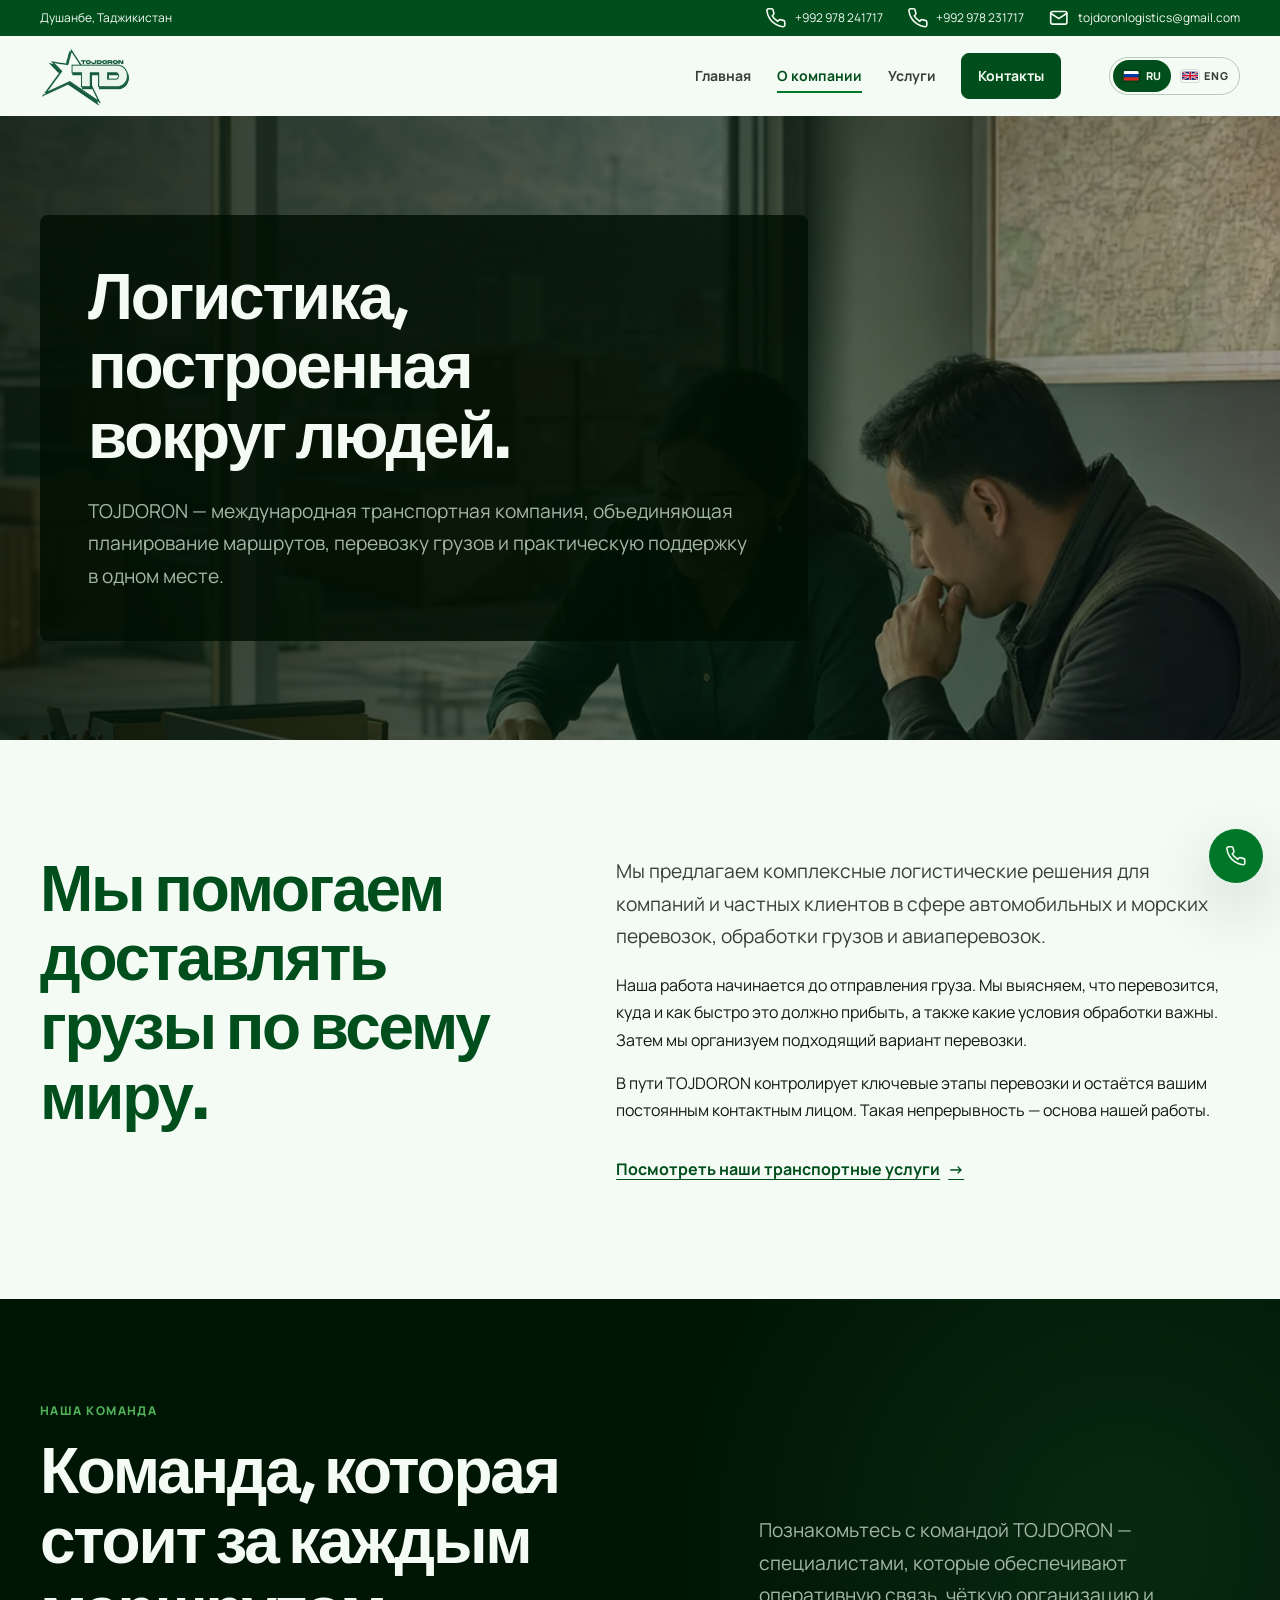
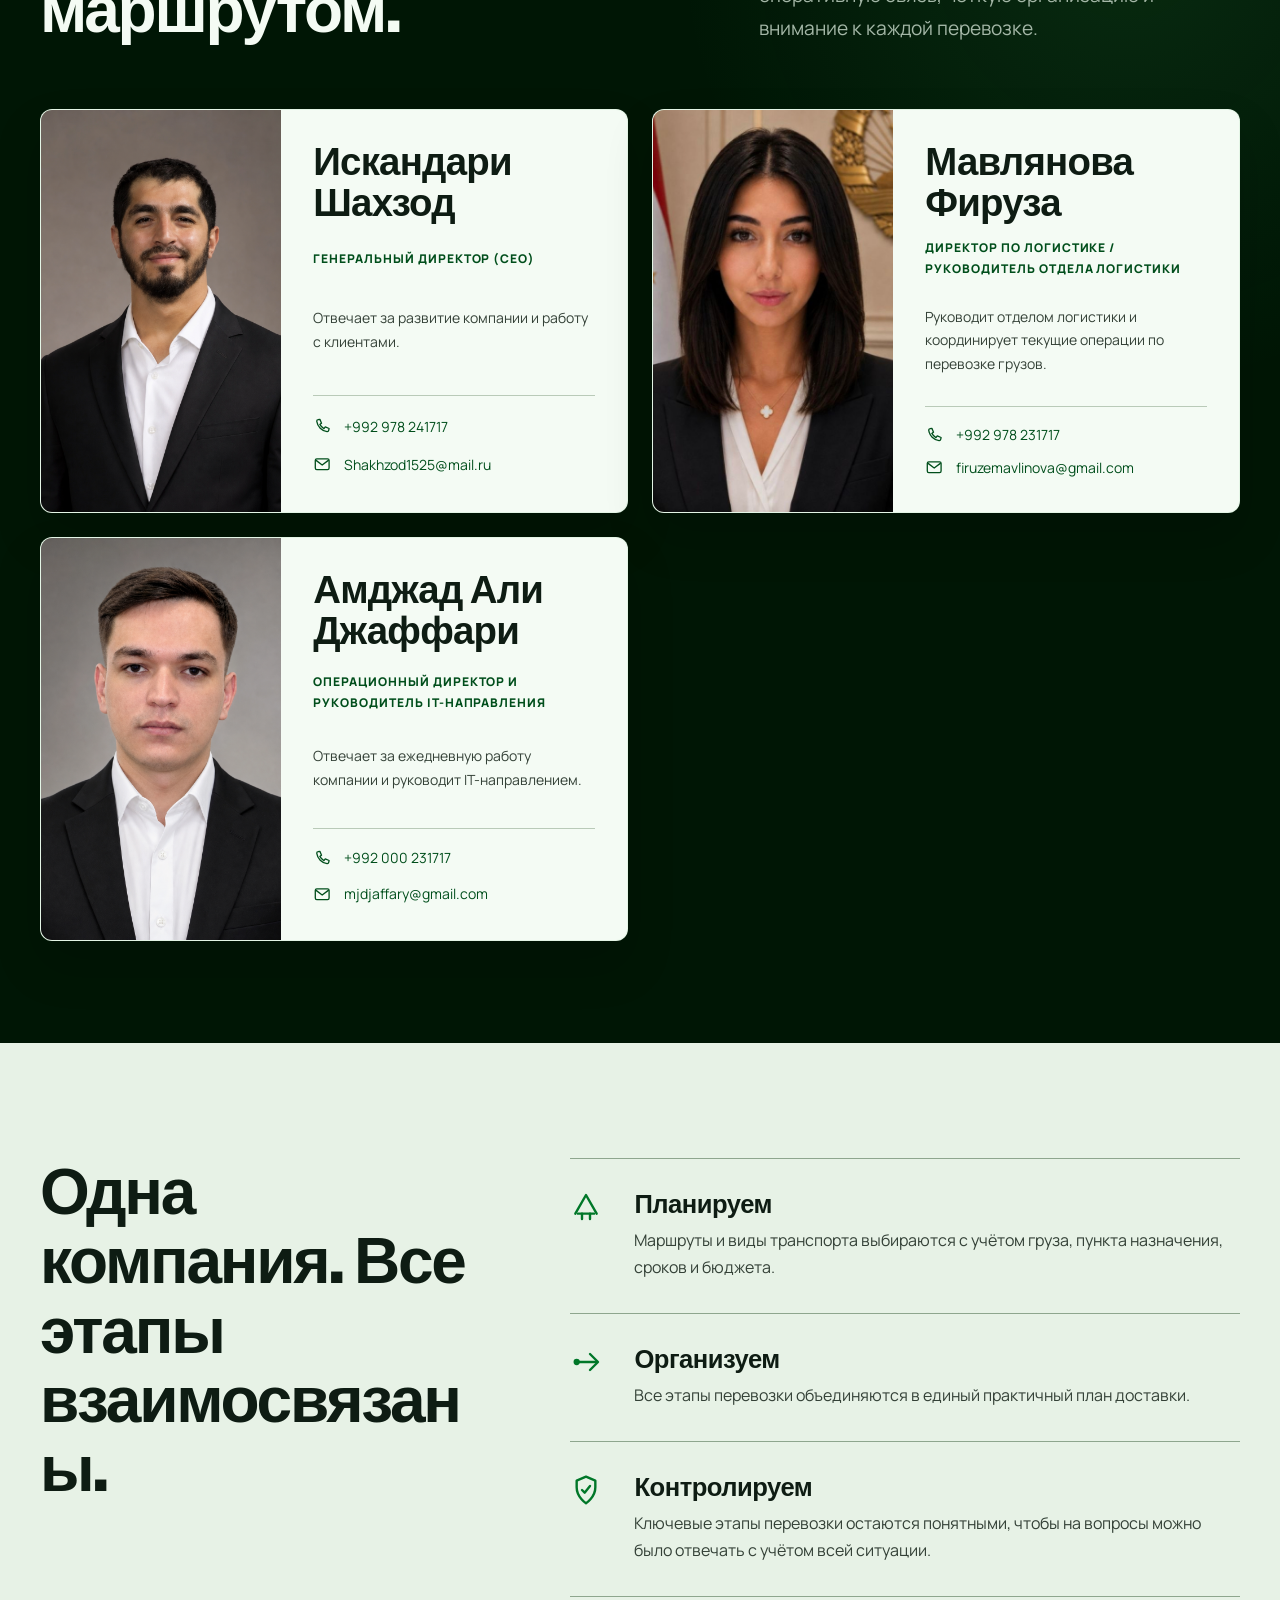
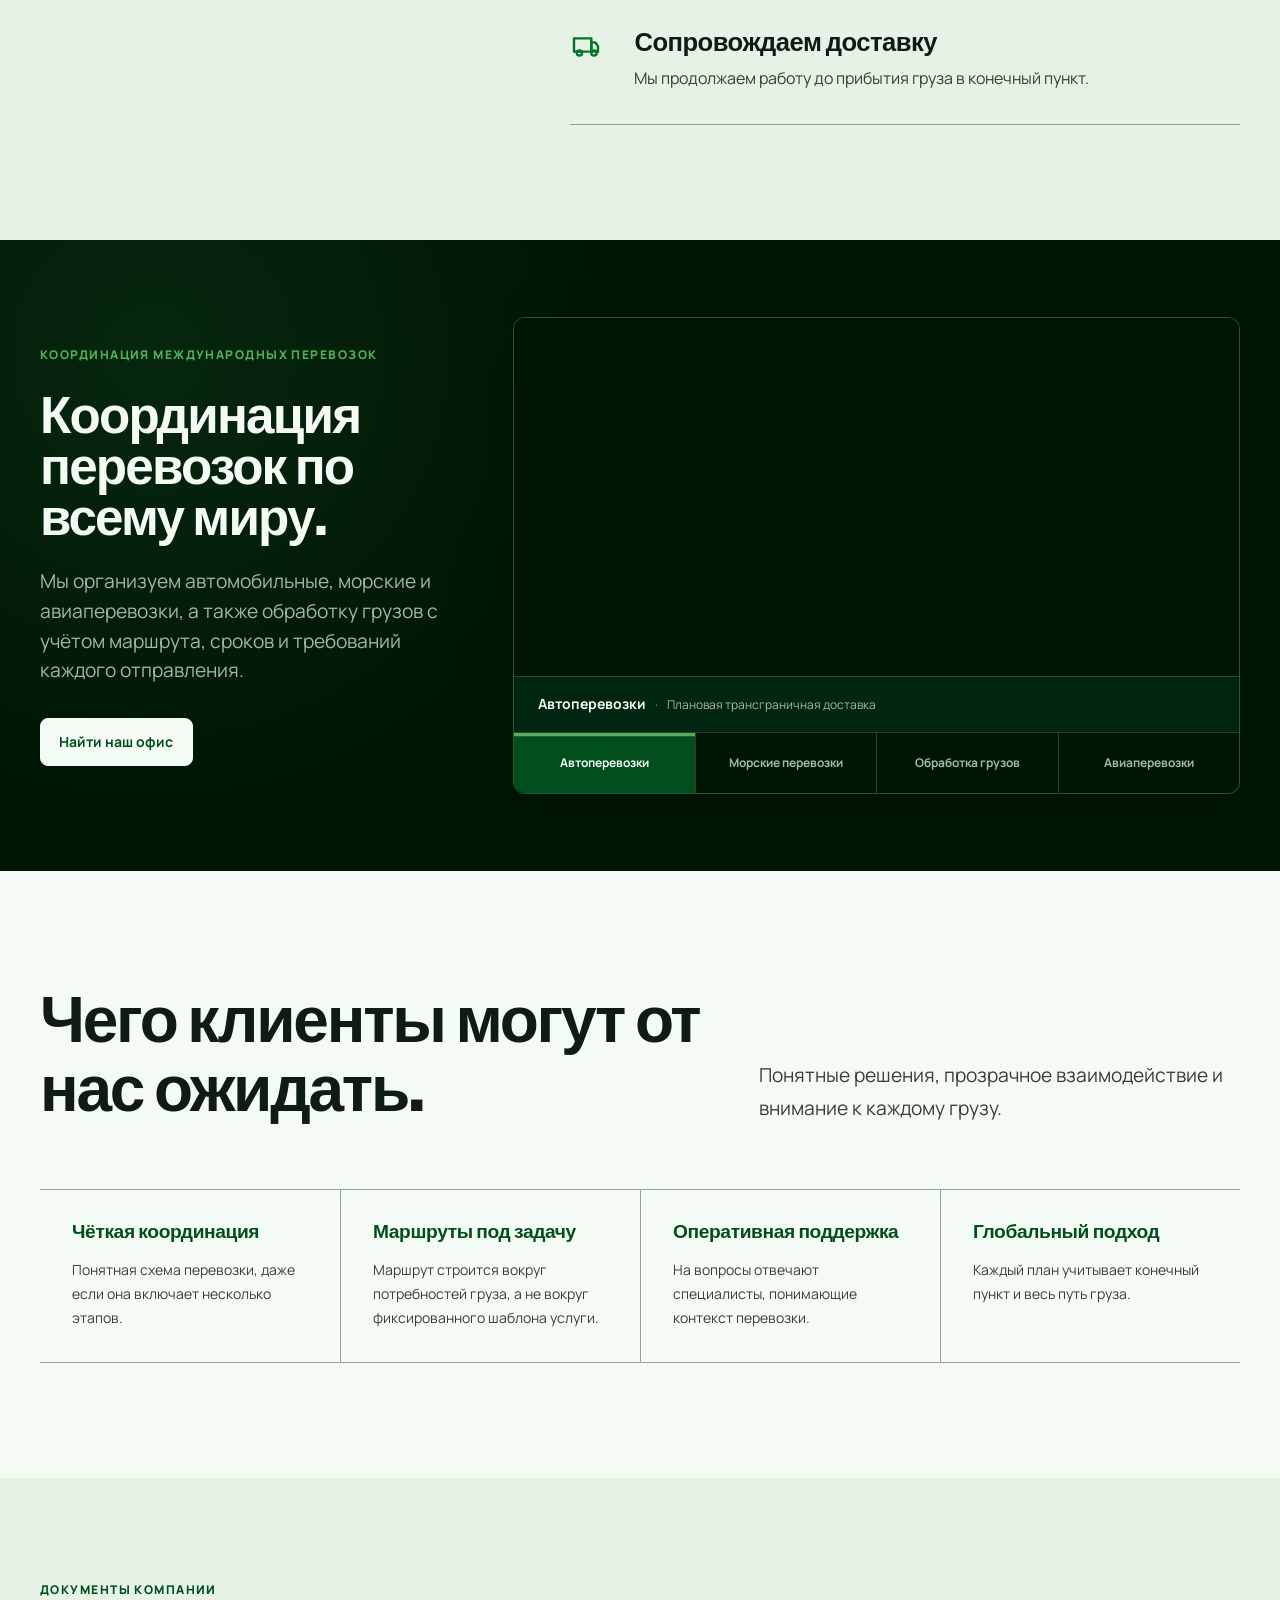
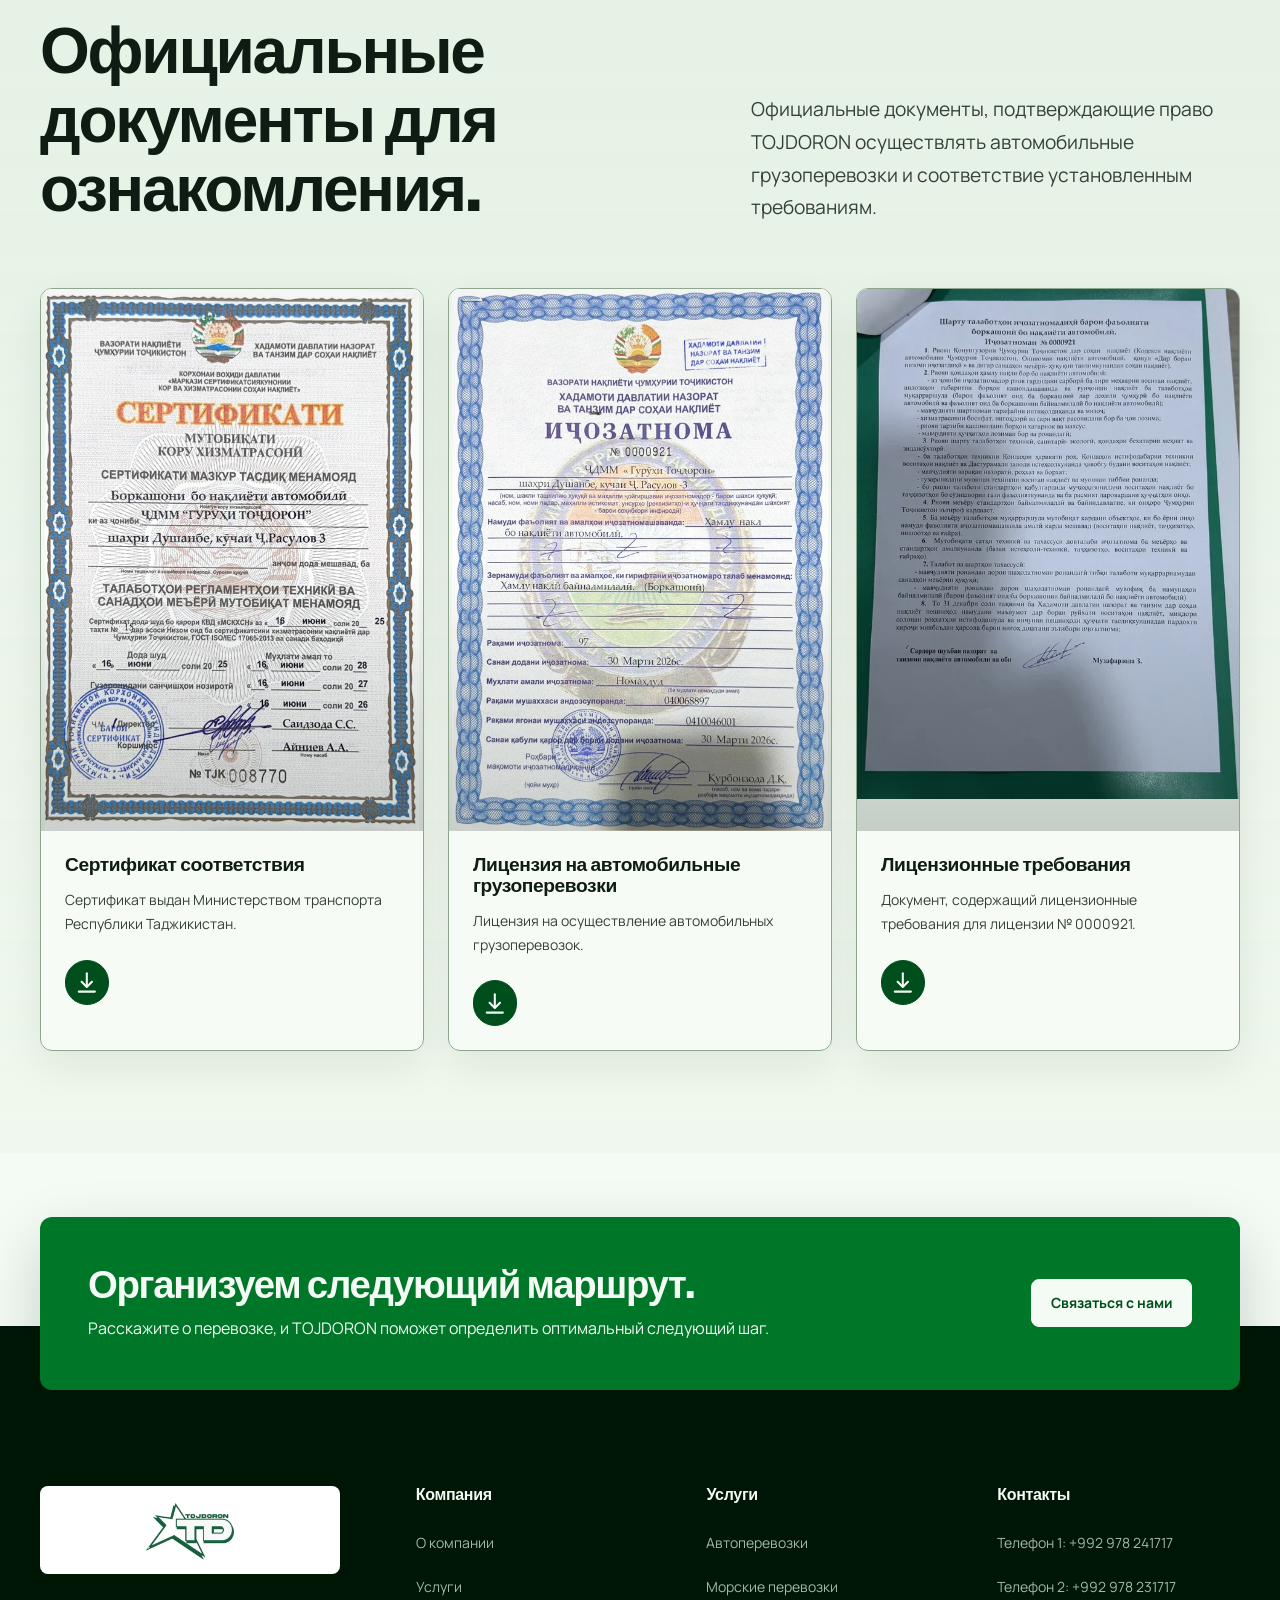
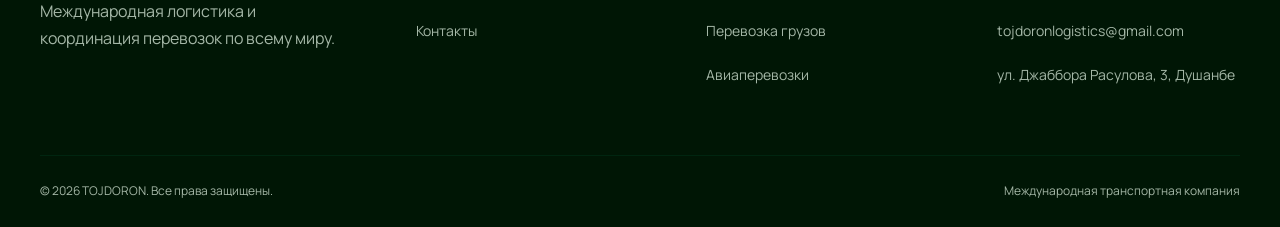
==== commit 73e02593: "Add company credentials, team, and partner content" ====
--- a/about.html
+++ b/about.html
@@ -10,8 +10,8 @@
     <title>About TOJDORON — International Transport Company</title>
     <link rel="icon" href="/assets/tojdoron-favicon.png" sizes="192x192" type="image/png" />
     <link rel="apple-touch-icon" href="/assets/tojdoron-favicon.png" sizes="192x192" />
-    <link rel="stylesheet" href="about.css?v=normal-scale" />
-    <script src="shared.js?v=page-transition-speed-v7" defer></script>
+    <link rel="stylesheet" href="about.css?v=team-mobile-v4" />
+    <script src="shared.js?v=russian-copy-v1" defer></script>
     <script src="about.js" defer></script>
   </head>
   <body>
@@ -75,6 +75,65 @@
         </div>
       </section>
 
+      <section class="team-section section--dark" aria-labelledby="team-title">
+        <div class="container">
+          <div class="team-section__head" data-reveal>
+            <div>
+              <span class="team-section__kicker">Our team</span>
+              <h2 id="team-title">The team behind every route.</h2>
+            </div>
+            <p>Meet the people who keep TOJDORON responsive, organized, and close to every shipment.</p>
+          </div>
+
+          <div class="team-grid">
+            <article class="team-card" data-reveal>
+              <div class="team-card__portrait">
+                <img src="assets/team/iskandari-shakhzod.png" alt="Portrait of Iskandari Shakhzod, Chief Executive Officer at TOJDORON" width="1122" height="1402" loading="lazy" />
+              </div>
+              <div class="team-card__body">
+                <h3 data-translation-key="Iskandari Shakhzod">Iskandari Shakhzod</h3>
+                <p class="team-card__role">Chief Executive Officer (CEO)</p>
+                <p>Leads the company’s direction and client relationships.</p>
+                <div class="team-card__contacts">
+                  <a href="tel:+992978241717" aria-label="Call Iskandari Shakhzod"><svg aria-hidden="true" viewBox="0 0 24 24"><path d="M6.6 3.5 9 3l2.1 5-2.2 1.7a14.5 14.5 0 0 0 5.4 5.4l1.7-2.2 5 2.1-.5 2.4a2 2 0 0 1-2.2 1.6A15.8 15.8 0 0 1 4.9 5.7 2 2 0 0 1 6.6 3.5Z" /></svg><span>+992 978 241717</span></a>
+                  <a href="mailto:Shakhzod1525@mail.ru" aria-label="Email Iskandari Shakhzod"><svg aria-hidden="true" viewBox="0 0 24 24"><rect x="3" y="5" width="18" height="14" rx="2" /><path d="m4 7 8 6 8-6" /></svg><span>Shakhzod1525@mail.ru</span></a>
+                </div>
+              </div>
+            </article>
+
+            <article class="team-card" data-reveal>
+              <div class="team-card__portrait">
+                <img src="assets/team/mavlyanova-firuza.jpeg" alt="Portrait of Mavlyanova Firuza, Logistics Director at TOJDORON" width="588" height="875" loading="lazy" />
+              </div>
+              <div class="team-card__body">
+                <h3 data-translation-key="Mavlyanova Firuza">Mavlyanova Firuza</h3>
+                <p class="team-card__role">Logistics Director / Head of Logistics Department</p>
+                <p>Leads the logistics department and coordinates day-to-day freight operations.</p>
+                <div class="team-card__contacts">
+                  <a href="tel:+992978231717" aria-label="Call Mavlyanova Firuza"><svg aria-hidden="true" viewBox="0 0 24 24"><path d="M6.6 3.5 9 3l2.1 5-2.2 1.7a14.5 14.5 0 0 0 5.4 5.4l1.7-2.2 5 2.1-.5 2.4a2 2 0 0 1-2.2 1.6A15.8 15.8 0 0 1 4.9 5.7 2 2 0 0 1 6.6 3.5Z" /></svg><span>+992 978 231717</span></a>
+                  <a href="mailto:firuzemavlinova@gmail.com" aria-label="Email Mavlyanova Firuza"><svg aria-hidden="true" viewBox="0 0 24 24"><rect x="3" y="5" width="18" height="14" rx="2" /><path d="m4 7 8 6 8-6" /></svg><span>firuzemavlinova@gmail.com</span></a>
+                </div>
+              </div>
+            </article>
+
+            <article class="team-card team-card--amjad" data-reveal>
+              <div class="team-card__portrait">
+                <img src="assets/team/amjad-ali-jaffary.png" alt="Portrait of Amjad Ali Jaffary, Operations Director and Head of IT at TOJDORON" width="1105" height="1424" loading="lazy" />
+              </div>
+              <div class="team-card__body">
+                <h3 data-translation-key="Amjad Ali Jaffary">Amjad Ali Jaffary</h3>
+                <p class="team-card__role">Operations Director &amp; Head of IT</p>
+                <p>Oversees daily operations and leads the company’s IT function.</p>
+                <div class="team-card__contacts">
+                  <a href="tel:+992000231717" aria-label="Call Amjad Ali Jaffary"><svg aria-hidden="true" viewBox="0 0 24 24"><path d="M6.6 3.5 9 3l2.1 5-2.2 1.7a14.5 14.5 0 0 0 5.4 5.4l1.7-2.2 5 2.1-.5 2.4a2 2 0 0 1-2.2 1.6A15.8 15.8 0 0 1 4.9 5.7 2 2 0 0 1 6.6 3.5Z" /></svg><span>+992 000 231717</span></a>
+                  <a href="mailto:mjdjaffary@gmail.com" aria-label="Email Amjad Ali Jaffary"><svg aria-hidden="true" viewBox="0 0 24 24"><rect x="3" y="5" width="18" height="14" rx="2" /><path d="m4 7 8 6 8-6" /></svg><span>mjdjaffary@gmail.com</span></a>
+                </div>
+              </div>
+            </article>
+          </div>
+        </div>
+      </section>
+
       <section class="coordination-section section--paper-2">
         <div class="container coordination-section__grid">
           <div class="coordination-section__title" data-reveal>
@@ -156,7 +215,54 @@
         </div>
       </section>
 
-      <div class="container">
+      <section class="company-documents section--paper-2" aria-labelledby="company-documents-title">
+        <div class="container">
+          <div class="company-documents__head" data-reveal>
+            <div>
+              <span class="company-documents__kicker">Company credentials</span>
+              <h2 id="company-documents-title">Official documents for your review.</h2>
+            </div>
+            <p>Official documents confirming TOJDORON’s authorization and compliance for motor freight transport.</p>
+          </div>
+
+          <div class="company-documents__grid">
+            <article class="company-document" data-reveal>
+              <div class="company-document__preview">
+                <img src="assets/company-documents/previews/tojdoron-conformity-certificate.webp" alt="TOJDORON certificate of conformity for motor freight transport" width="620" height="899" loading="lazy" />
+              </div>
+              <div class="company-document__body">
+                <h3>Certificate of conformity</h3>
+                <p>Certificate issued by the Ministry of Transport of the Republic of Tajikistan.</p>
+                <a class="company-document__download" href="assets/company-documents/tojdoron-conformity-certificate.pdf" download aria-label="Download the conformity certificate as PDF"><svg class="company-document__download-icon" aria-hidden="true" viewBox="0 0 24 24"><path d="M12 4v11" /><path d="m7.5 11.5 4.5 4.5 4.5-4.5" /><path d="M5 20h14" /></svg><span class="company-document__download-label">Download PDF</span></a>
+              </div>
+            </article>
+
+            <article class="company-document" data-reveal>
+              <div class="company-document__preview">
+                <img src="assets/company-documents/previews/tojdoron-motor-freight-licence.webp" alt="TOJDORON licence for motor freight transport" width="620" height="896" loading="lazy" />
+              </div>
+              <div class="company-document__body">
+                <h3>Motor freight transport licence</h3>
+                <p>Licence issued for motor freight transport.</p>
+                <a class="company-document__download" href="assets/company-documents/tojdoron-motor-freight-licence.pdf" download aria-label="Download the motor freight transport licence as PDF"><svg class="company-document__download-icon" aria-hidden="true" viewBox="0 0 24 24"><path d="M12 4v11" /><path d="m7.5 11.5 4.5 4.5 4.5-4.5" /><path d="M5 20h14" /></svg><span class="company-document__download-label">Download PDF</span></a>
+              </div>
+            </article>
+
+            <article class="company-document" data-reveal>
+              <div class="company-document__preview">
+                <img src="assets/company-documents/previews/tojdoron-licensing-requirements.webp" alt="Licensing requirements document for TOJDORON motor freight transport" width="620" height="827" loading="lazy" />
+              </div>
+              <div class="company-document__body">
+                <h3>Licensing requirements</h3>
+                <p>Supporting licensing requirements document for licence no. 0000921.</p>
+                <a class="company-document__download" href="assets/company-documents/tojdoron-licensing-requirements.pdf" download aria-label="Download the licensing requirements document as PDF"><svg class="company-document__download-icon" aria-hidden="true" viewBox="0 0 24 24"><path d="M12 4v11" /><path d="m7.5 11.5 4.5 4.5 4.5-4.5" /><path d="M5 20h14" /></svg><span class="company-document__download-label">Download PDF</span></a>
+              </div>
+            </article>
+          </div>
+        </div>
+      </section>
+
+      <div class="container cta-band-shell">
         <section class="cta-band" aria-labelledby="about-cta-title" data-reveal>
           <div><h2 id="about-cta-title">Let’s organize the next route.</h2><p>Share the shipment details and TOJDORON will help you identify the right way forward.</p></div>
           <a class="button button--light" href="contact.html#quote-form">Get in touch</a>
--- a/about.css
+++ b/about.css
@@ -1,6 +1,6 @@
 /* Hallmark · macrostructure: Human Network · tone: grounded documentary · anchor hue: forest green */
 /* Hallmark · pre-emit critique: P5 H5 E4 S5 R5 V5 */
-@import url("shared.css?v=page-transition-speed-v7");
+@import url("shared.css?v=cta-spacing-v1");
 
 .about-hero {
   min-height: 39rem;
@@ -40,6 +40,158 @@
 
 .about-intro__copy .text-link {
   margin-top: var(--space-md);
+}
+
+.team-section {
+  padding-block: clamp(4.5rem, 8vw, 7rem);
+  background:
+    radial-gradient(circle at 88% 18%, rgba(66, 187, 94, 0.12), transparent 28rem),
+    var(--color-dark);
+  color: var(--color-accent-ink);
+}
+
+.team-section__head {
+  display: grid;
+  grid-template-columns: minmax(0, 1fr) minmax(18rem, 0.7fr);
+  align-items: end;
+  gap: var(--space-xl);
+  margin-bottom: var(--space-3xl);
+}
+
+.team-section__kicker {
+  display: block;
+  margin-bottom: var(--space-md);
+  color: var(--color-accent-bright);
+  font-size: var(--text-xs);
+  font-weight: 800;
+  letter-spacing: 0.12em;
+  text-transform: uppercase;
+}
+
+.team-section__head h2 {
+  max-width: 13ch;
+  margin-bottom: 0;
+  color: var(--color-accent-ink);
+  font-size: var(--text-3xl);
+}
+
+.team-section__head p {
+  max-width: 34rem;
+  margin-bottom: 0;
+  color: var(--color-dark-muted);
+  font-size: var(--text-lg);
+}
+
+.team-grid {
+  display: grid;
+  grid-template-columns: repeat(2, minmax(0, 1fr));
+  align-items: start;
+  gap: var(--space-lg);
+  justify-content: start;
+}
+
+.team-card {
+  display: grid;
+  grid-template-columns: minmax(9rem, 0.82fr) minmax(0, 1.18fr);
+  min-width: 0;
+  min-height: 25.25rem;
+  height: 25.25rem;
+  max-width: none;
+  overflow: hidden;
+  border: var(--rule-thin) solid rgba(177, 224, 183, 0.24);
+  border-radius: var(--radius-md);
+  background: var(--color-paper);
+  color: var(--color-ink);
+  box-shadow: 0 1.5rem 3rem rgba(0, 0, 0, 0.16);
+}
+
+.team-card__portrait {
+  aspect-ratio: auto;
+  display: grid;
+  min-height: 20rem;
+  height: 100%;
+  place-items: center;
+  background:
+    linear-gradient(145deg, rgba(212, 239, 211, 0.96), rgba(239, 248, 237, 0.88)),
+    var(--color-paper-2);
+}
+
+.team-card__portrait svg {
+  width: 7rem;
+  height: 7rem;
+  fill: none;
+  stroke: var(--color-accent-strong);
+  stroke-linecap: round;
+  stroke-linejoin: round;
+  stroke-width: 1.2;
+  opacity: 0.48;
+}
+
+.team-card__portrait img {
+  width: 100%;
+  height: 100%;
+  min-height: 0;
+  object-fit: cover;
+  object-position: center 18%;
+}
+
+.team-card__body {
+  display: grid;
+  gap: var(--space-sm);
+  padding: var(--space-xl);
+}
+
+.team-card__body h3 {
+  margin-bottom: 0;
+  color: var(--color-ink);
+  font-size: var(--text-2xl);
+}
+
+.team-card__role {
+  margin-bottom: var(--space-sm);
+  color: var(--color-accent-strong);
+  font-size: var(--text-xs);
+  font-weight: 800;
+  letter-spacing: 0.08em;
+  text-transform: uppercase;
+}
+
+.team-card__body > p:not(.team-card__role) {
+  margin-bottom: var(--space-md);
+  color: var(--color-ink-2);
+  font-size: var(--text-sm);
+}
+
+.team-card__contacts {
+  display: grid;
+  gap: var(--space-xs);
+  border-top: var(--rule-thin) solid var(--color-rule);
+  padding-top: var(--space-md);
+}
+
+.team-card__contacts a {
+  display: inline-flex;
+  align-items: center;
+  gap: var(--space-sm);
+  width: fit-content;
+  color: var(--color-accent-strong);
+  font-size: var(--text-sm);
+  text-decoration: none;
+}
+
+.team-card__contacts a:hover {
+  color: var(--color-accent);
+}
+
+.team-card__contacts svg {
+  width: 1.15rem;
+  height: 1.15rem;
+  flex: 0 0 auto;
+  fill: none;
+  stroke: currentColor;
+  stroke-linecap: round;
+  stroke-linejoin: round;
+  stroke-width: 1.7;
 }
 
 .coordination-section {
@@ -722,6 +874,160 @@
   font-size: var(--text-sm);
 }
 
+.company-documents {
+  padding-block: clamp(4.5rem, 8vw, 7rem);
+  background:
+    linear-gradient(180deg, rgba(229, 241, 228, 0.82), rgba(241, 248, 239, 0.9)),
+    var(--color-paper-2);
+}
+
+.company-documents__head {
+  display: grid;
+  grid-template-columns: minmax(0, 1fr) minmax(18rem, 0.72fr);
+  align-items: end;
+  gap: var(--space-xl);
+  margin-bottom: var(--space-3xl);
+}
+
+.company-documents__kicker {
+  display: block;
+  margin-bottom: var(--space-md);
+  color: var(--color-accent-strong);
+  font-size: var(--text-xs);
+  font-weight: 800;
+  letter-spacing: 0.12em;
+  text-transform: uppercase;
+}
+
+.company-documents__head h2 {
+  max-width: 15ch;
+  margin-bottom: 0;
+  font-size: var(--text-3xl);
+}
+
+.company-documents__head p {
+  max-width: 34rem;
+  margin-bottom: 0;
+  color: var(--color-ink-2);
+  font-size: var(--text-lg);
+}
+
+.company-documents__grid {
+  display: grid;
+  grid-template-columns: repeat(3, minmax(0, 1fr));
+  gap: var(--space-lg);
+}
+
+.company-document {
+  min-width: 0;
+  overflow: hidden;
+  border: var(--rule-thin) solid var(--color-rule-strong);
+  border-radius: var(--radius-md);
+  background: rgba(248, 252, 247, 0.86);
+  box-shadow: 0 1rem 2.5rem rgba(4, 24, 15, 0.07);
+}
+
+.company-document__preview {
+  position: relative;
+  display: block;
+  aspect-ratio: 1 / 1.42;
+  overflow: hidden;
+  background: var(--color-paper);
+}
+
+.company-document__preview::after {
+  position: absolute;
+  inset: 0;
+  content: "";
+  background: linear-gradient(180deg, rgba(4, 24, 15, 0.04), transparent 50%, rgba(4, 24, 15, 0.2));
+  pointer-events: none;
+}
+
+.company-document__preview img {
+  display: block;
+  width: 100%;
+  height: 100%;
+  object-fit: contain;
+  object-position: top center;
+  transition: transform 450ms var(--ease-out);
+}
+
+.company-document__preview:hover img {
+  transform: scale(1.025);
+}
+
+.company-document__download {
+  display: inline-flex;
+  align-items: center;
+  justify-content: flex-start;
+  gap: 0;
+  width: 2.75rem;
+  min-height: 2.75rem;
+  overflow: hidden;
+  border: var(--rule-thin) solid var(--color-accent-strong);
+  border-radius: var(--radius-round);
+  padding: 0.45rem;
+  background: var(--color-accent-strong);
+  color: var(--color-accent-ink);
+  font-size: var(--text-sm);
+  font-weight: 800;
+  line-height: 1;
+  text-decoration: none;
+  white-space: nowrap;
+  transition: width 320ms var(--ease-out), background-color 220ms ease, color 220ms ease, box-shadow 220ms ease;
+}
+
+.company-document__download:hover,
+.company-document__download:focus-visible {
+  width: 9.4rem;
+  background: var(--color-dark);
+  color: var(--color-accent-ink);
+  box-shadow: 0 0.65rem 1.3rem rgba(4, 24, 15, 0.14);
+}
+
+.company-document__download-icon {
+  flex: 0 0 1.8rem;
+  width: 1.8rem;
+  height: 1.8rem;
+  fill: none;
+  stroke: currentColor;
+  stroke-linecap: round;
+  stroke-linejoin: round;
+  stroke-width: 1.8;
+}
+
+.company-document__download-label {
+  max-width: 0;
+  overflow: hidden;
+  opacity: 0;
+  transition: max-width 320ms var(--ease-out), opacity 180ms ease;
+}
+
+.company-document__download:hover .company-document__download-label,
+.company-document__download:focus-visible .company-document__download-label {
+  max-width: 7rem;
+  opacity: 1;
+}
+
+.company-document__body {
+  display: grid;
+  gap: var(--space-sm);
+  padding: var(--space-lg);
+}
+
+.company-document__body h3 {
+  margin-bottom: 0;
+  color: var(--color-ink);
+  font-size: var(--text-lg);
+}
+
+.company-document__body p {
+  min-height: 3.1em;
+  margin-bottom: var(--space-sm);
+  color: var(--color-ink-2);
+  font-size: var(--text-sm);
+}
+
 @media (max-width: 62rem) {
   .about-intro__grid,
   .coordination-section__grid,
@@ -737,6 +1043,18 @@
     grid-template-columns: repeat(2, minmax(0, 1fr));
   }
 
+  .company-documents__head {
+    grid-template-columns: minmax(0, 1fr);
+  }
+
+  .company-documents__grid {
+    grid-template-columns: repeat(2, minmax(0, 1fr));
+  }
+
+  .team-grid {
+    grid-template-columns: repeat(2, minmax(0, 1fr));
+  }
+
   .principles__grid article:nth-child(3) {
     border-left: 0;
     border-top: var(--rule-thin) solid var(--color-rule-strong);
@@ -759,6 +1077,99 @@
 
   .principles__head {
     grid-template-columns: minmax(0, 1fr);
+  }
+
+  .team-section__head {
+    grid-template-columns: minmax(0, 1fr);
+  }
+
+  .team-grid {
+    grid-template-columns: minmax(0, 1fr);
+  }
+
+  .company-documents__grid {
+    grid-template-columns: minmax(0, 1fr);
+  }
+
+  .team-card {
+    grid-template-columns: minmax(0, 1fr);
+    grid-template-rows: 15.5rem minmax(0, auto);
+    min-height: 33rem;
+    height: 33rem;
+  }
+
+  .team-card__portrait {
+    aspect-ratio: auto;
+    min-height: 0;
+    height: 15.5rem;
+    background: var(--color-paper-2);
+  }
+
+  .team-card__portrait img {
+    object-fit: contain;
+    object-position: center;
+  }
+
+  .team-card__body {
+    grid-template-rows: none;
+    min-height: 0;
+    align-content: start;
+    padding: 1.15rem 1.25rem 1.1rem;
+  }
+
+  .team-card__body h3 {
+    font-size: clamp(1.75rem, 8vw, 2.1rem);
+    line-height: 1.08;
+  }
+
+  .team-card__role,
+  .team-card__body > p:not(.team-card__role) {
+    margin-bottom: 0;
+  }
+
+  .team-card__body > p:not(.team-card__role) {
+    align-self: start;
+    line-height: 1.5;
+  }
+
+  .team-card__contacts {
+    align-self: start;
+    gap: var(--space-xs);
+    padding-top: var(--space-sm);
+  }
+
+  html[lang="ru"] .team-card--amjad {
+    min-height: 34rem;
+    height: 34rem;
+  }
+
+  .company-document__body p {
+    min-height: 0;
+  }
+
+  .company-document__preview {
+    height: 12rem;
+    aspect-ratio: auto;
+  }
+
+  .company-document__preview img {
+    object-fit: cover;
+    object-position: top center;
+  }
+
+  .company-document__body {
+    gap: 0.55rem;
+    padding: 1rem 1.1rem 1.05rem;
+  }
+
+  .company-document__body h3 {
+    font-size: 1.2rem;
+    line-height: 1.15;
+  }
+
+  .company-document__body p {
+    margin-bottom: 0.35rem;
+    line-height: 1.4;
   }
 
   .atlas-board__head {
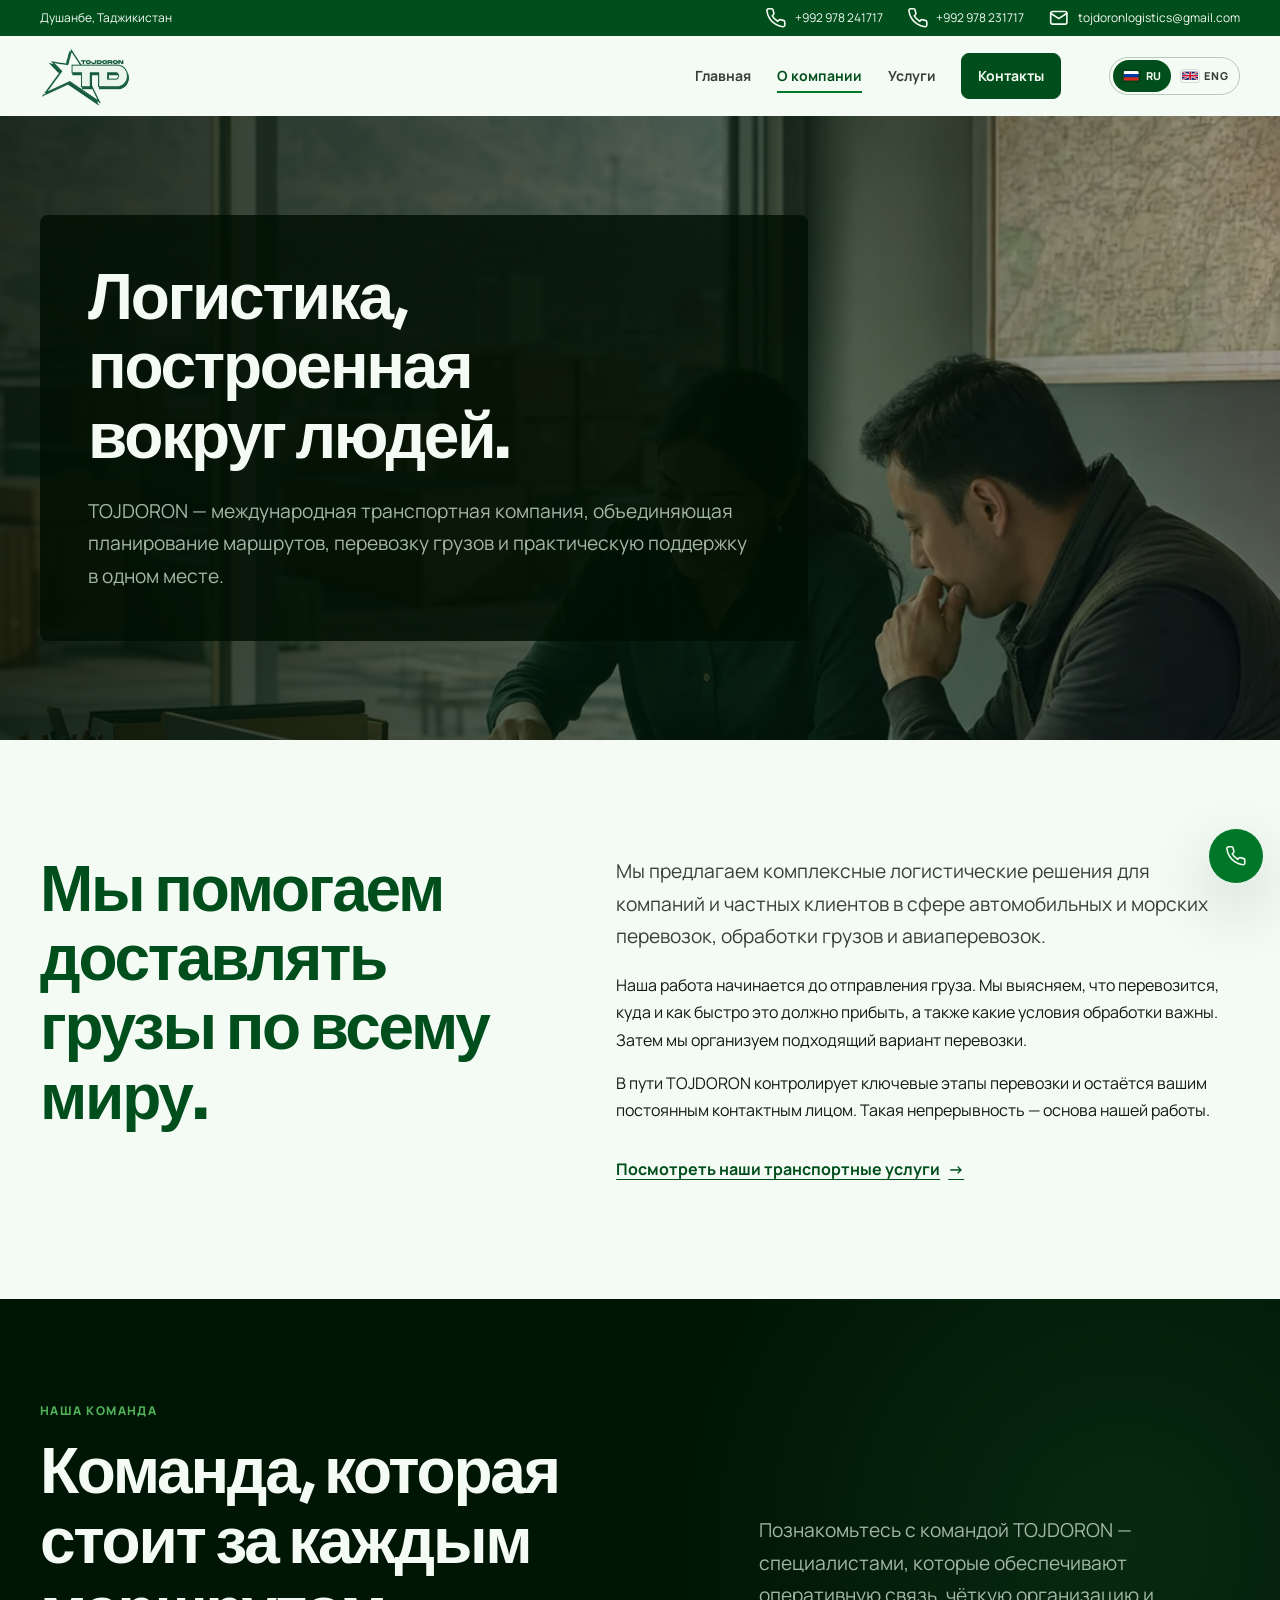
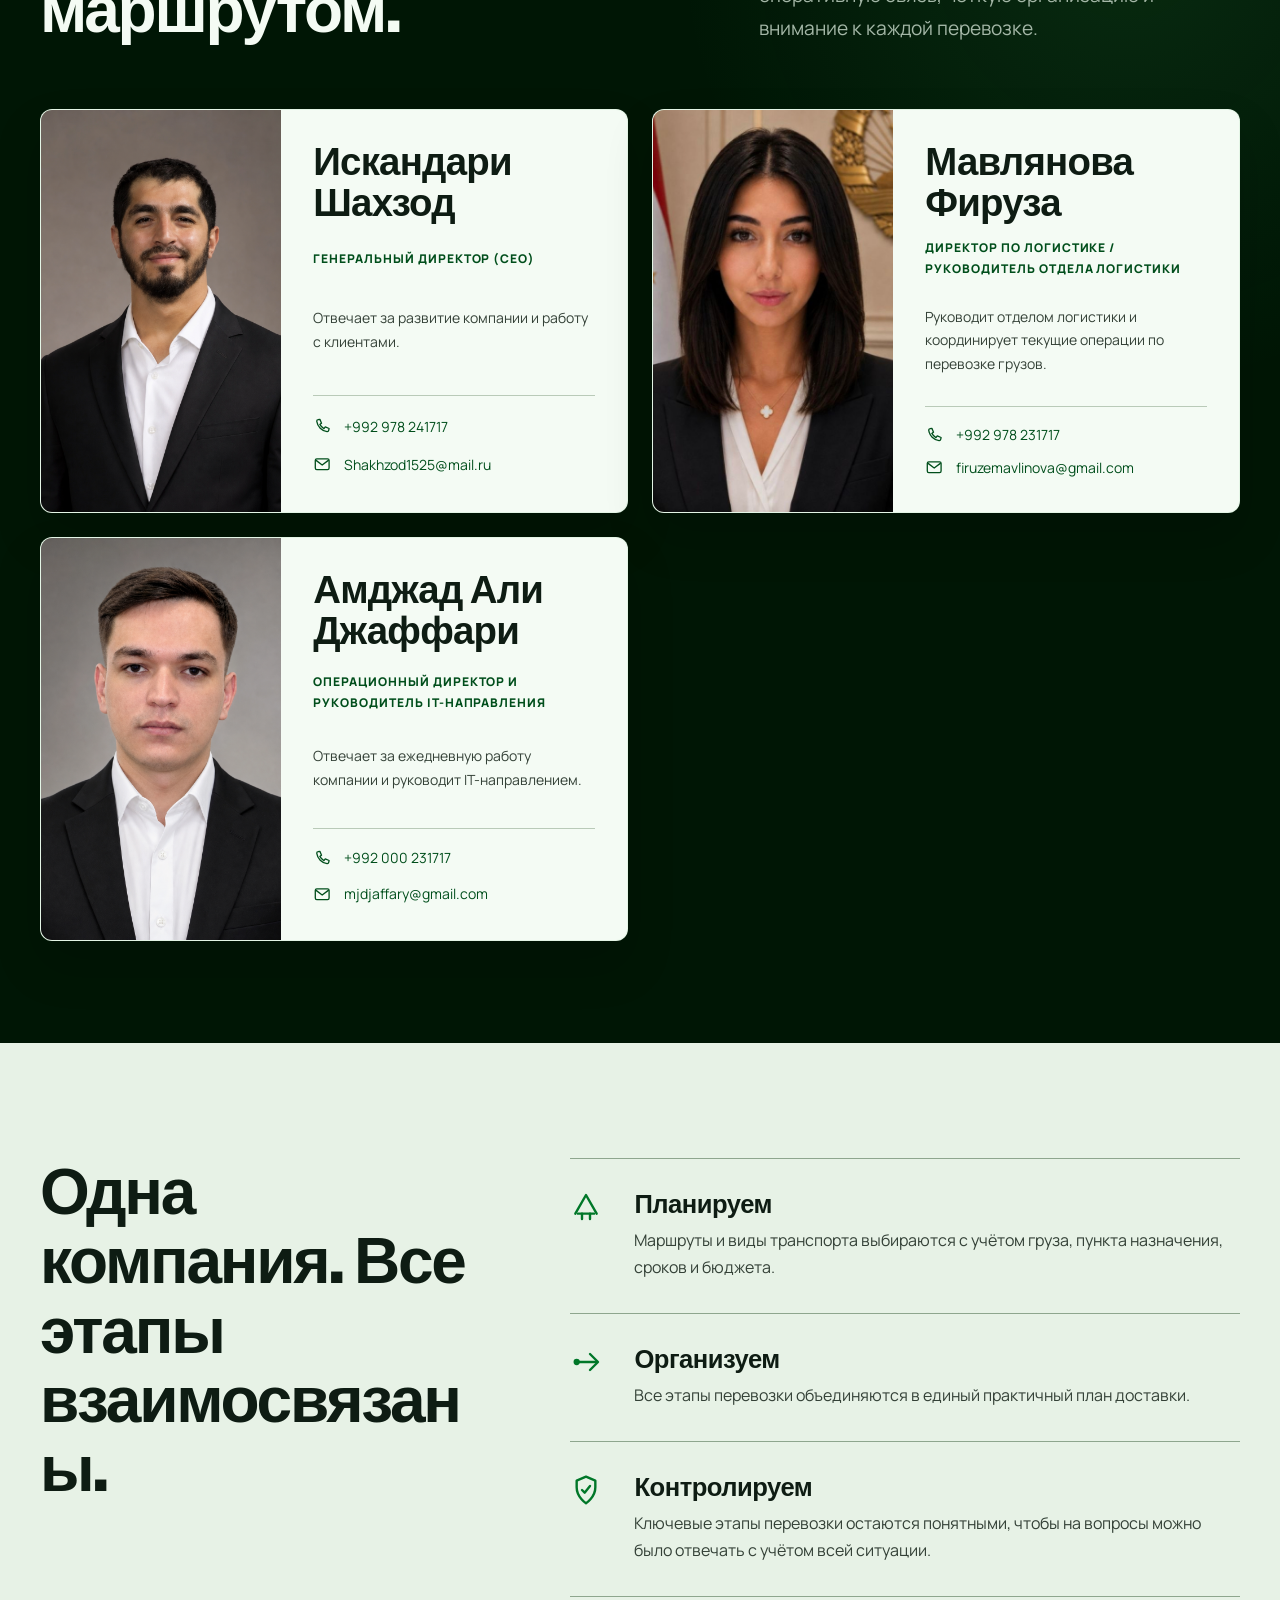
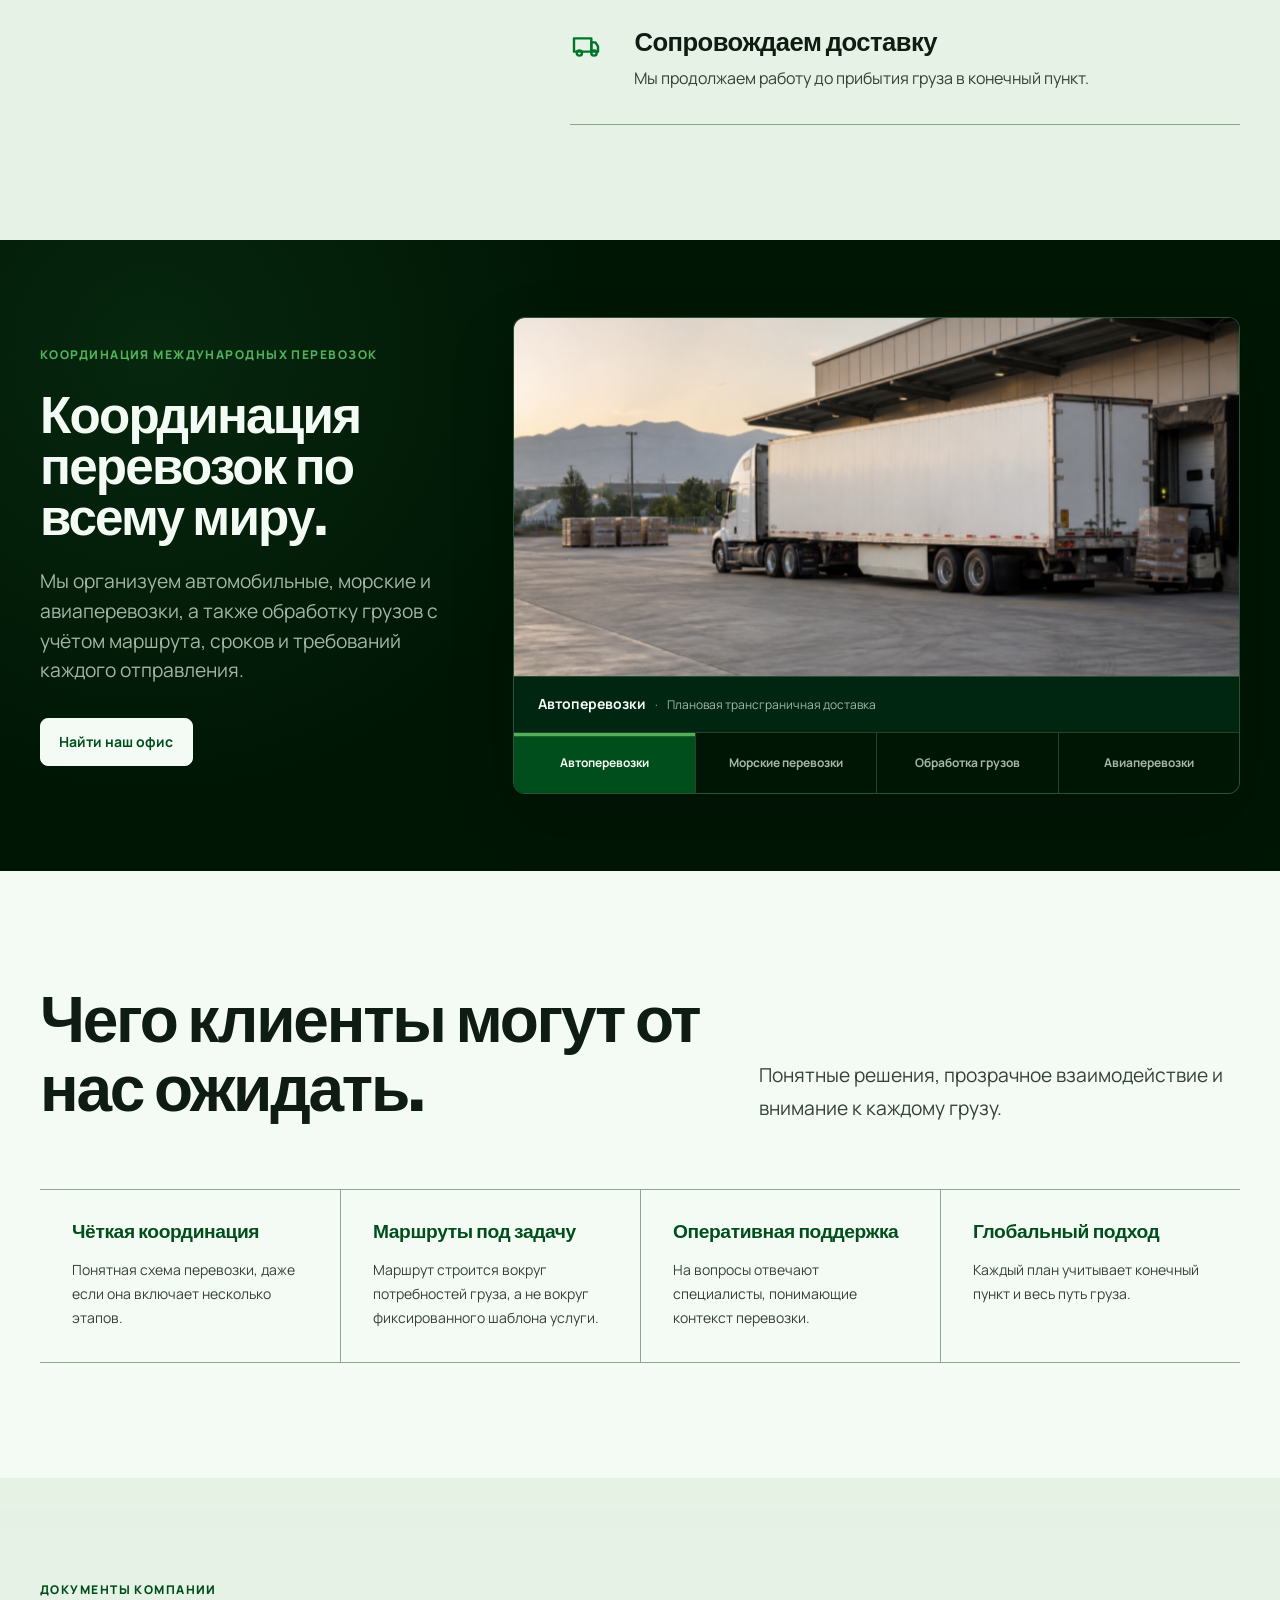
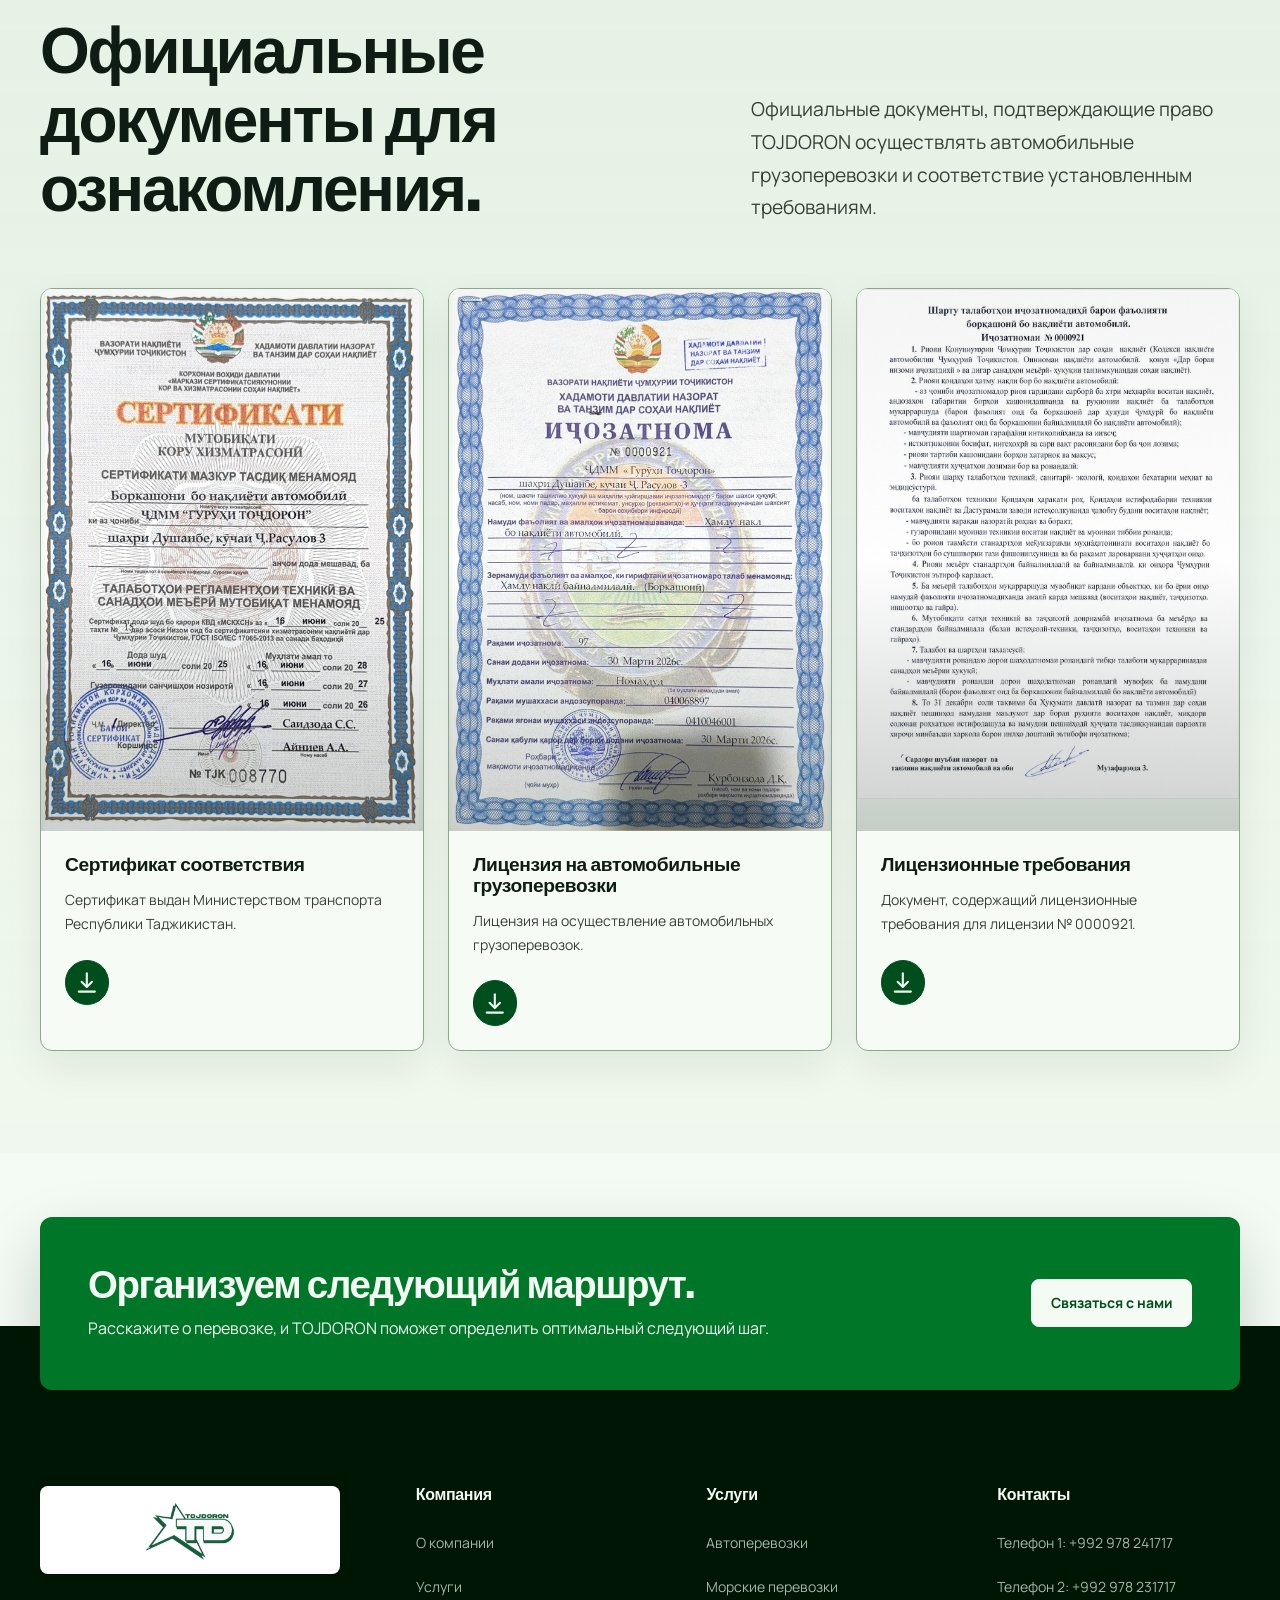
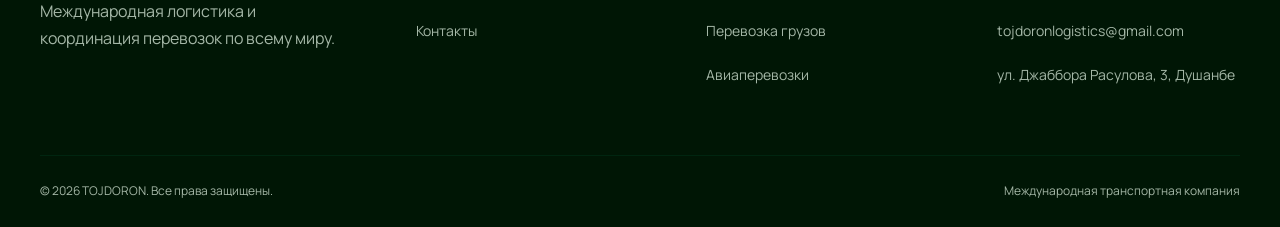
==== commit c89b2edc: "Use scanned certificate for downloads" ====
--- a/about.html
+++ b/about.html
@@ -250,12 +250,12 @@
 
             <article class="company-document" data-reveal>
               <div class="company-document__preview">
-                <img src="assets/company-documents/previews/tojdoron-licensing-requirements.webp" alt="Licensing requirements document for TOJDORON motor freight transport" width="620" height="827" loading="lazy" />
+                <img src="assets/company-documents/previews/tojdoron-licensing-requirements-v2.png" alt="Licensing requirements document for TOJDORON motor freight transport" width="1085" height="1450" loading="lazy" />
               </div>
               <div class="company-document__body">
                 <h3>Licensing requirements</h3>
                 <p>Supporting licensing requirements document for licence no. 0000921.</p>
-                <a class="company-document__download" href="assets/company-documents/tojdoron-licensing-requirements.pdf" download aria-label="Download the licensing requirements document as PDF"><svg class="company-document__download-icon" aria-hidden="true" viewBox="0 0 24 24"><path d="M12 4v11" /><path d="m7.5 11.5 4.5 4.5 4.5-4.5" /><path d="M5 20h14" /></svg><span class="company-document__download-label">Download PDF</span></a>
+                <a class="company-document__download" href="assets/company-documents/tojdoron-licensing-requirements-scanned.pdf" download aria-label="Download the licensing requirements document as PDF"><svg class="company-document__download-icon" aria-hidden="true" viewBox="0 0 24 24"><path d="M12 4v11" /><path d="m7.5 11.5 4.5 4.5 4.5-4.5" /><path d="M5 20h14" /></svg><span class="company-document__download-label">Download PDF</span></a>
               </div>
             </article>
           </div>
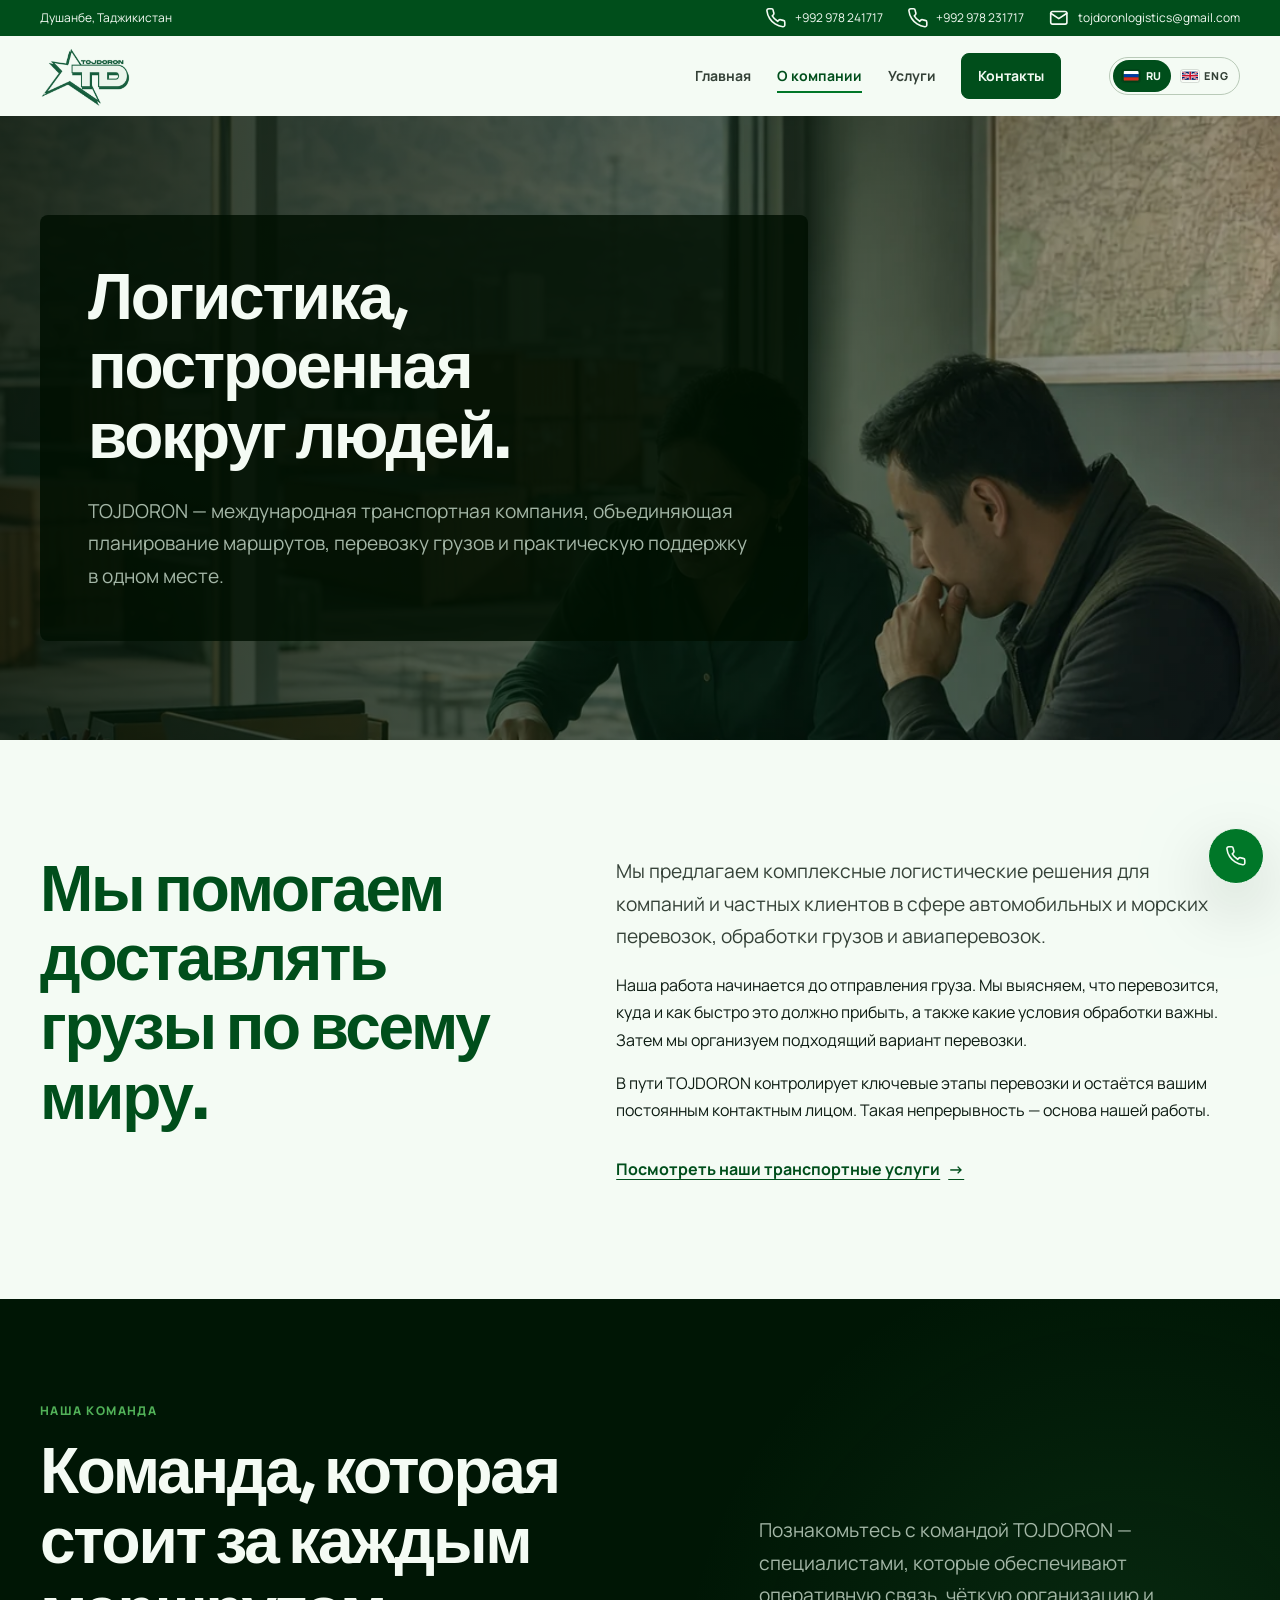
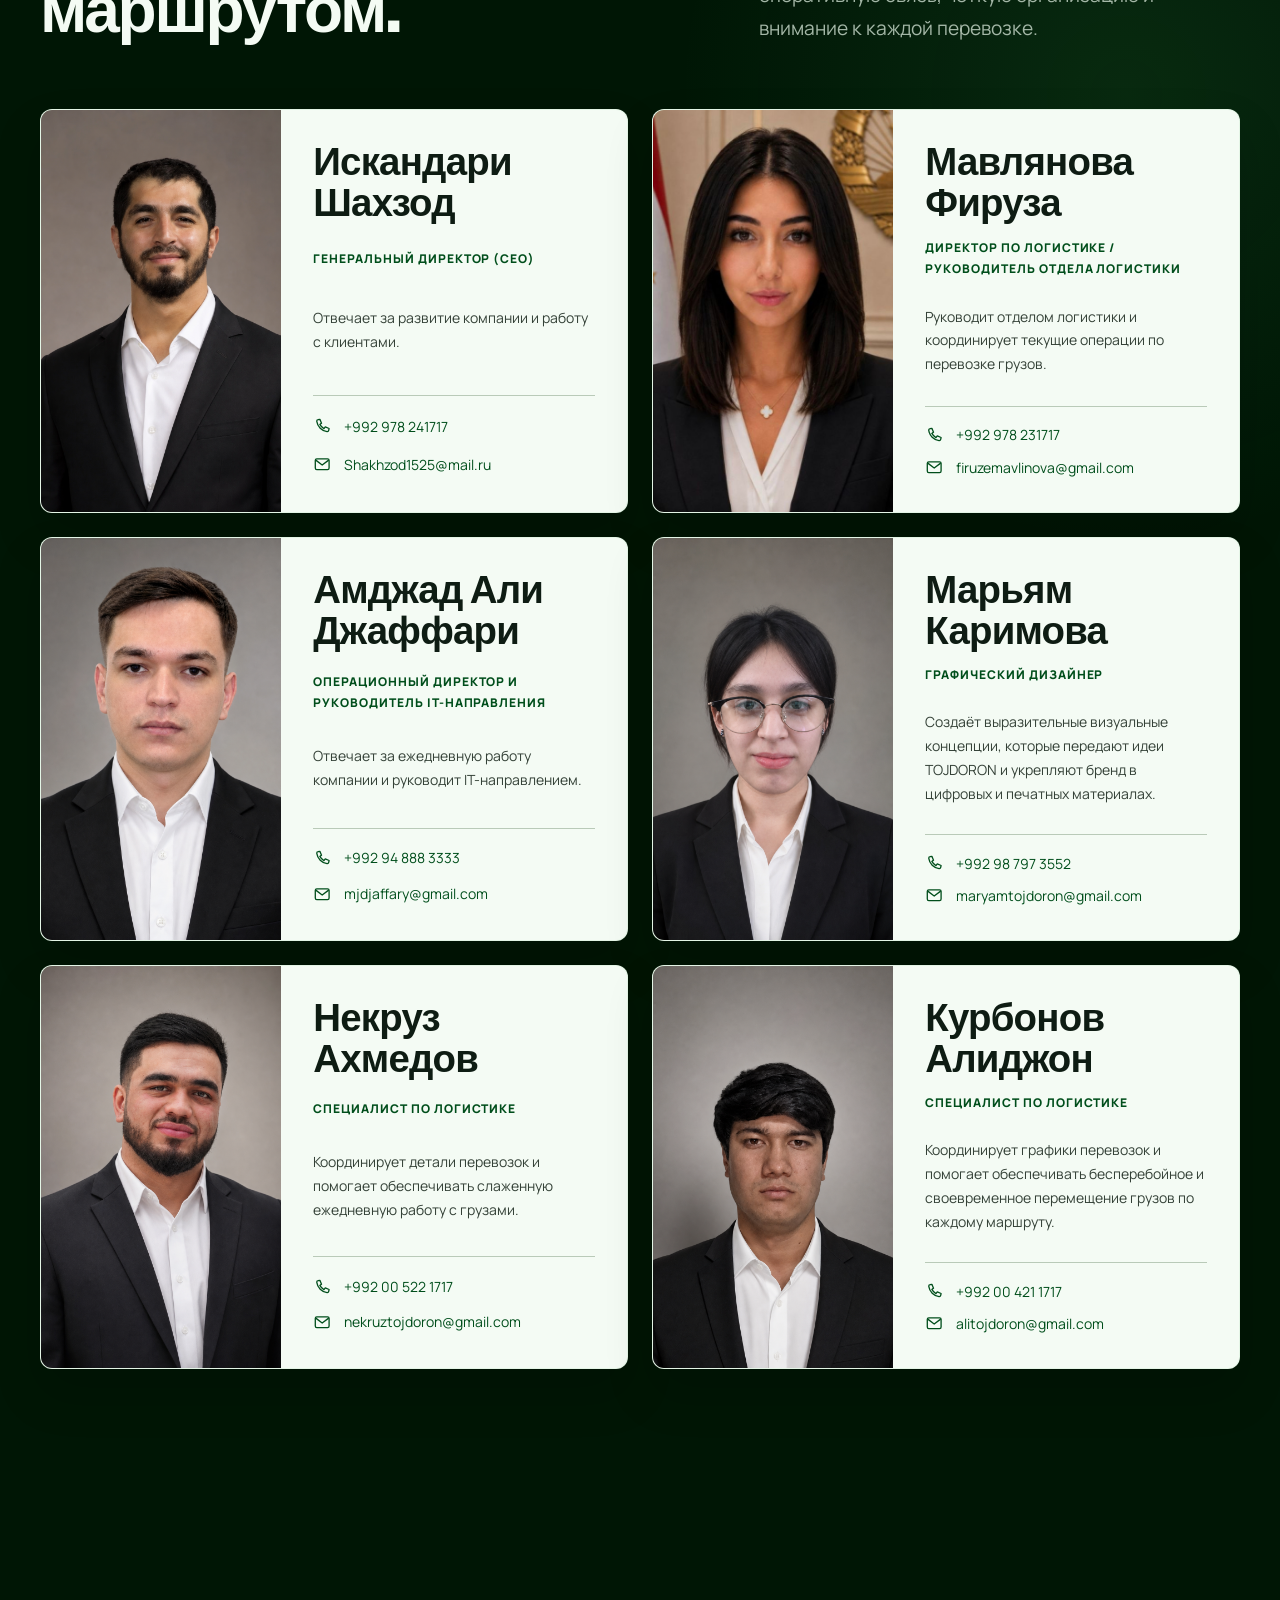
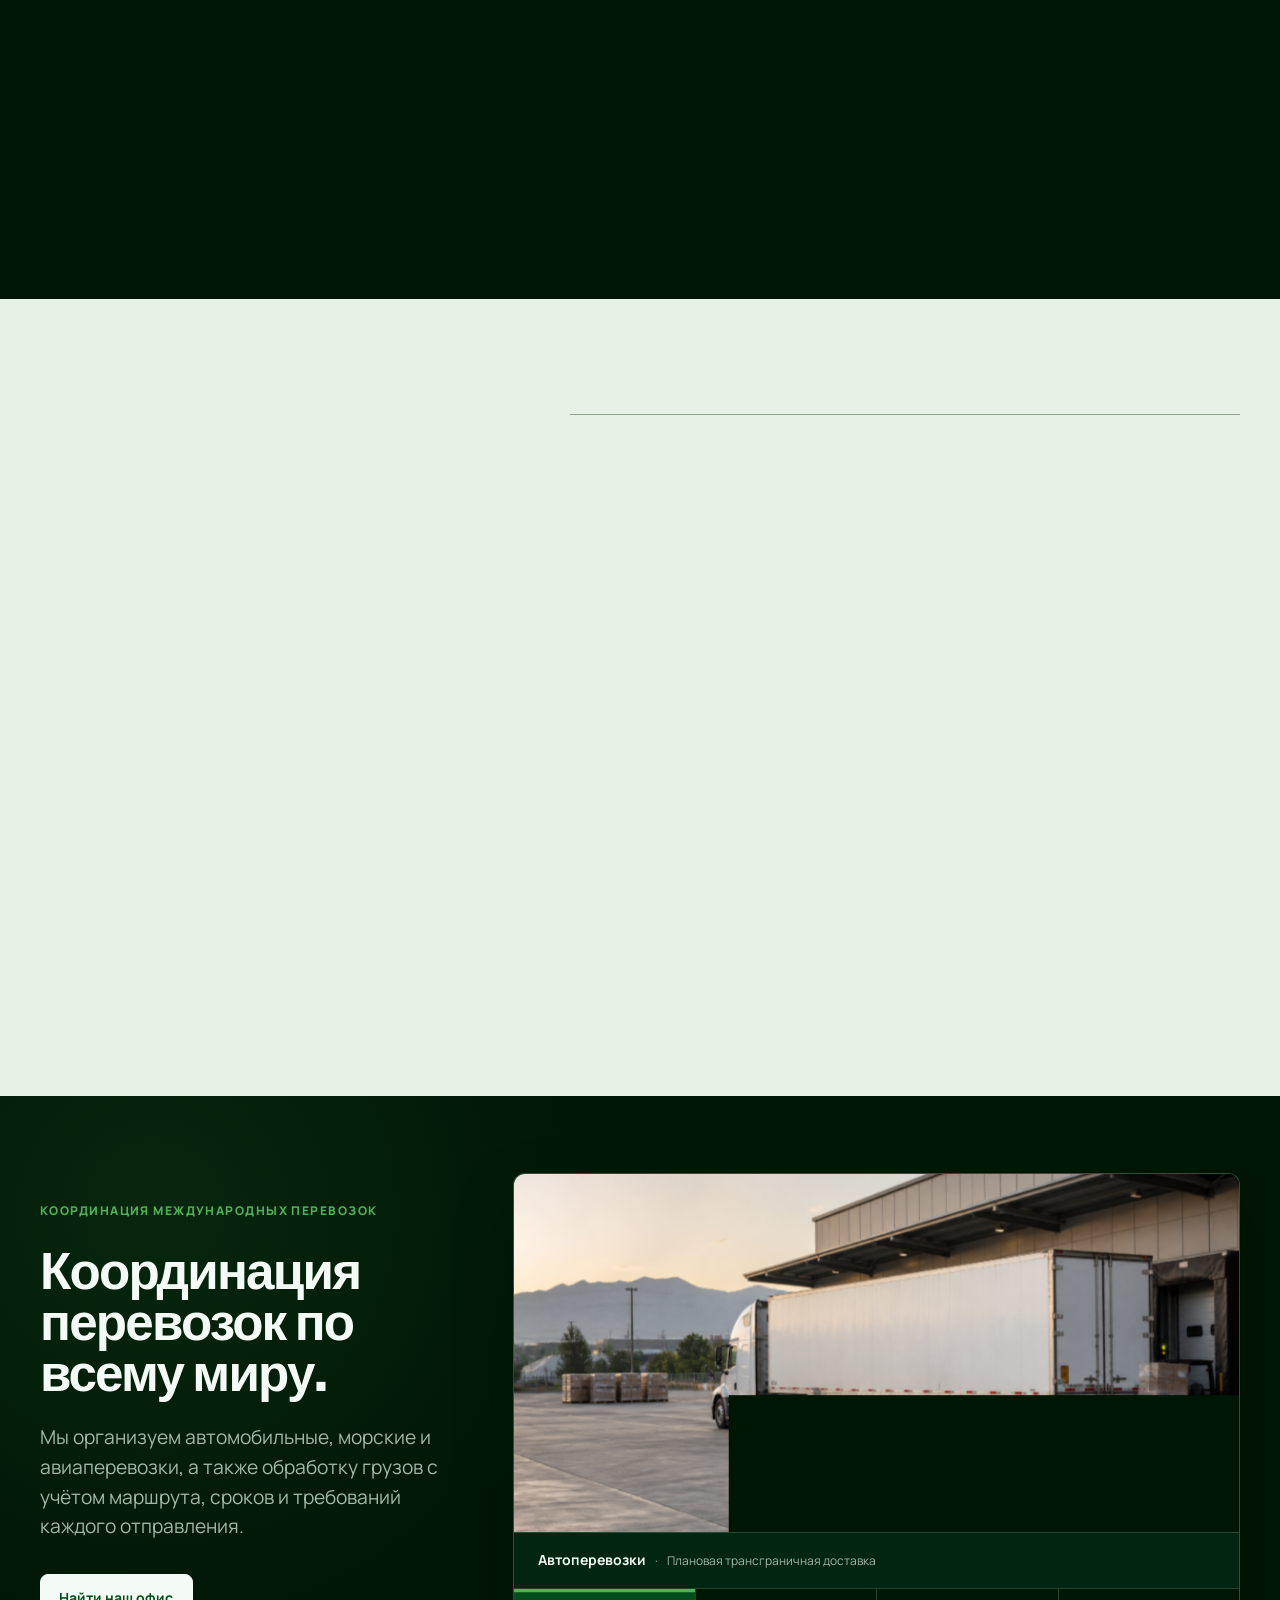
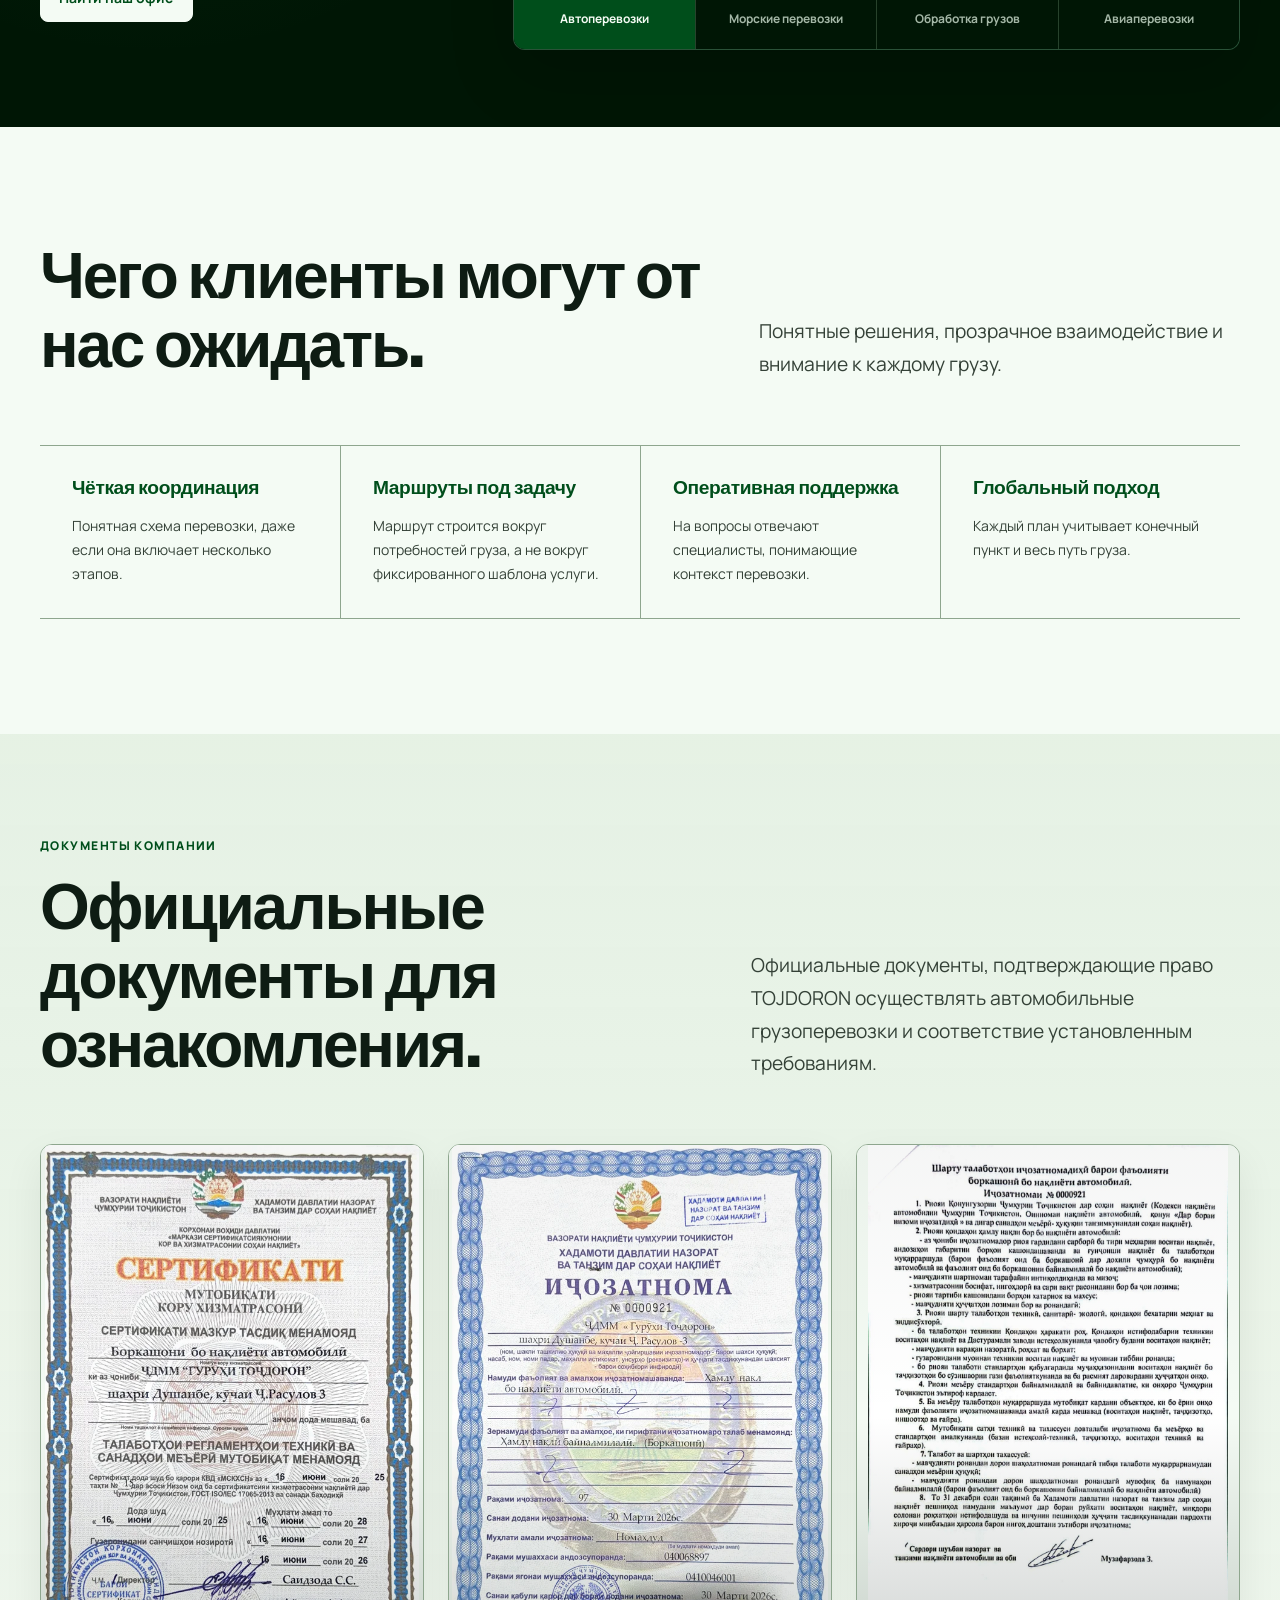
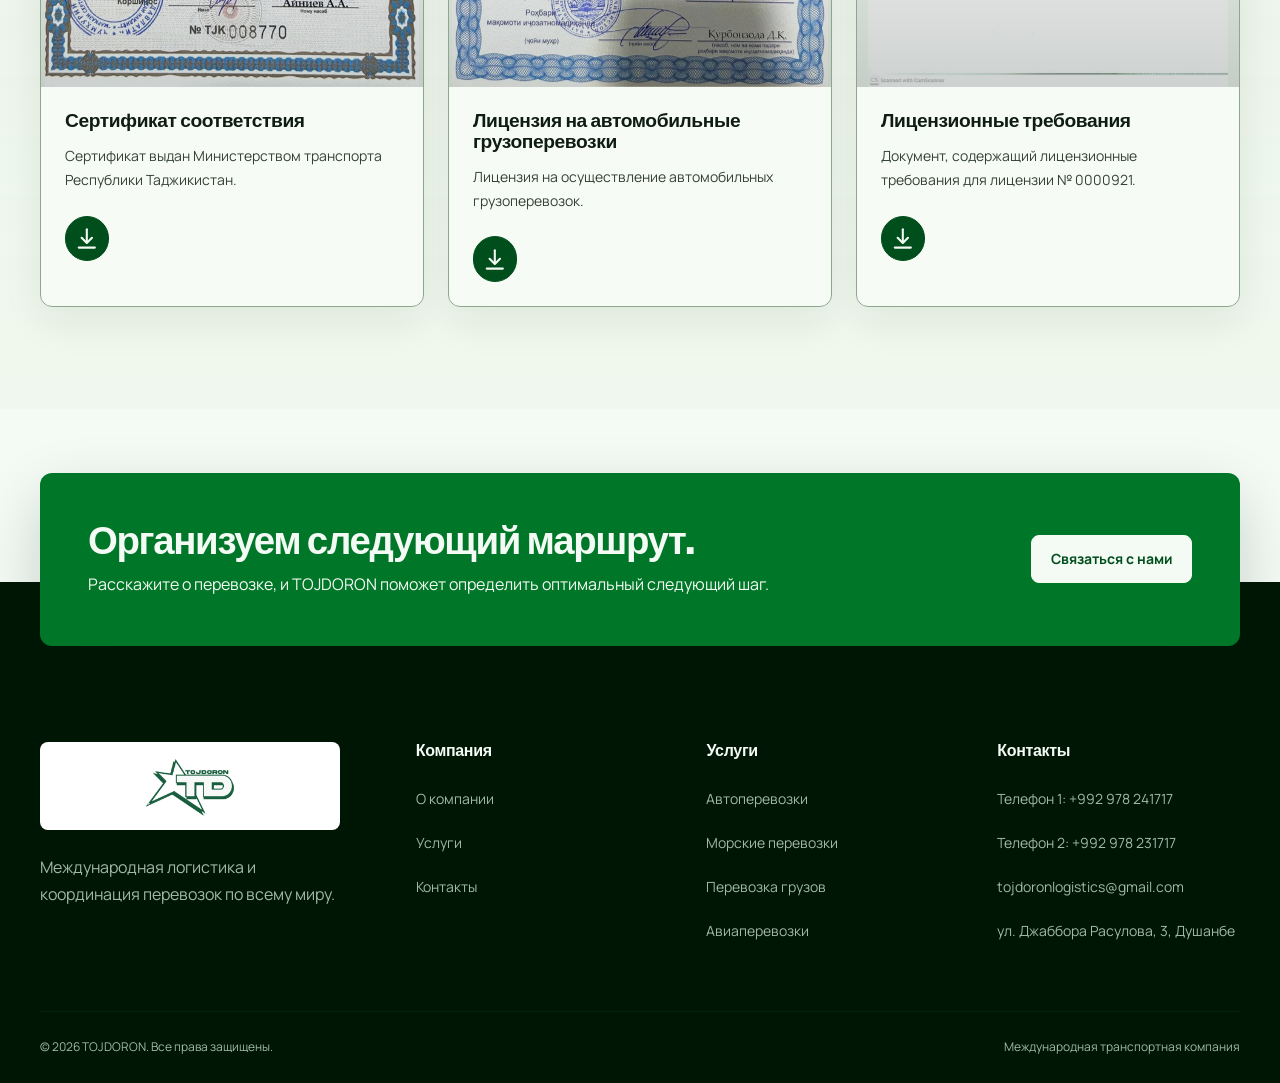
==== commit 87781504: "Add team members and partner logos" ====
--- a/about.html
+++ b/about.html
@@ -10,8 +10,8 @@
     <title>About TOJDORON — International Transport Company</title>
     <link rel="icon" href="/assets/tojdoron-favicon.png" sizes="192x192" type="image/png" />
     <link rel="apple-touch-icon" href="/assets/tojdoron-favicon.png" sizes="192x192" />
-    <link rel="stylesheet" href="about.css?v=team-mobile-v4" />
-    <script src="shared.js?v=russian-copy-v1" defer></script>
+    <link rel="stylesheet" href="about.css?v=team-mobile-v5" />
+    <script src="shared.js?v=russian-copy-v2" defer></script>
     <script src="about.js" defer></script>
   </head>
   <body>
@@ -125,8 +125,68 @@
                 <p class="team-card__role">Operations Director &amp; Head of IT</p>
                 <p>Oversees daily operations and leads the company’s IT function.</p>
                 <div class="team-card__contacts">
-                  <a href="tel:+992000231717" aria-label="Call Amjad Ali Jaffary"><svg aria-hidden="true" viewBox="0 0 24 24"><path d="M6.6 3.5 9 3l2.1 5-2.2 1.7a14.5 14.5 0 0 0 5.4 5.4l1.7-2.2 5 2.1-.5 2.4a2 2 0 0 1-2.2 1.6A15.8 15.8 0 0 1 4.9 5.7 2 2 0 0 1 6.6 3.5Z" /></svg><span>+992 000 231717</span></a>
+                  <a href="tel:+992948883333" aria-label="Call Amjad Ali Jaffary"><svg aria-hidden="true" viewBox="0 0 24 24"><path d="M6.6 3.5 9 3l2.1 5-2.2 1.7a14.5 14.5 0 0 0 5.4 5.4l1.7-2.2 5 2.1-.5 2.4a2 2 0 0 1-2.2 1.6A15.8 15.8 0 0 1 4.9 5.7 2 2 0 0 1 6.6 3.5Z" /></svg><span>+992 94 888 3333</span></a>
                   <a href="mailto:mjdjaffary@gmail.com" aria-label="Email Amjad Ali Jaffary"><svg aria-hidden="true" viewBox="0 0 24 24"><rect x="3" y="5" width="18" height="14" rx="2" /><path d="m4 7 8 6 8-6" /></svg><span>mjdjaffary@gmail.com</span></a>
+                </div>
+              </div>
+            </article>
+
+            <article class="team-card" data-reveal>
+              <div class="team-card__portrait">
+                <img src="assets/team/maryam-karimov.png" alt="Portrait of Maryam Karimov, Graphic Designer at TOJDORON" width="1088" height="1536" loading="lazy" />
+              </div>
+              <div class="team-card__body">
+                <h3 data-translation-key="Maryam Karimov">Maryam Karimov</h3>
+                <p class="team-card__role">Graphic Designer</p>
+                <p>Creates compelling visual concepts that communicate TOJDORON’s message and strengthen its brand across digital and print channels.</p>
+                <div class="team-card__contacts">
+                  <a href="tel:+992987973552" aria-label="Call Maryam Karimov"><svg aria-hidden="true" viewBox="0 0 24 24"><path d="M6.6 3.5 9 3l2.1 5-2.2 1.7a14.5 14.5 0 0 0 5.4 5.4l1.7-2.2 5 2.1-.5 2.4a2 2 0 0 1-2.2 1.6A15.8 15.8 0 0 1 4.9 5.7 2 2 0 0 1 6.6 3.5Z" /></svg><span>+992 98 797 3552</span></a>
+                  <a href="mailto:maryamtojdoron@gmail.com" aria-label="Email Maryam Karimov"><svg aria-hidden="true" viewBox="0 0 24 24"><rect x="3" y="5" width="18" height="14" rx="2" /><path d="m4 7 8 6 8-6" /></svg><span>maryamtojdoron@gmail.com</span></a>
+                </div>
+              </div>
+            </article>
+
+            <article class="team-card" data-reveal>
+              <div class="team-card__portrait">
+                <img src="assets/team/nekruz-ahmadov.png" alt="Portrait of Nekruz Ahmadov, Logistics Specialist at TOJDORON" width="1088" height="1536" loading="lazy" />
+              </div>
+              <div class="team-card__body">
+                <h3 data-translation-key="Nekruz Ahmadov">Nekruz Ahmadov</h3>
+                <p class="team-card__role">Logistics Specialist</p>
+                <p>Coordinates shipment details and supports smooth day-to-day freight operations.</p>
+                <div class="team-card__contacts">
+                  <a href="tel:+992005221717" aria-label="Call Nekruz Ahmadov"><svg aria-hidden="true" viewBox="0 0 24 24"><path d="M6.6 3.5 9 3l2.1 5-2.2 1.7a14.5 14.5 0 0 0 5.4 5.4l1.7-2.2 5 2.1-.5 2.4a2 2 0 0 1-2.2 1.6A15.8 15.8 0 0 1 4.9 5.7 2 2 0 0 1 6.6 3.5Z" /></svg><span>+992 00 522 1717</span></a>
+                  <a href="mailto:nekruztojdoron@gmail.com" aria-label="Email Nekruz Ahmadov"><svg aria-hidden="true" viewBox="0 0 24 24"><rect x="3" y="5" width="18" height="14" rx="2" /><path d="m4 7 8 6 8-6" /></svg><span>nekruztojdoron@gmail.com</span></a>
+                </div>
+              </div>
+            </article>
+
+            <article class="team-card" data-reveal>
+              <div class="team-card__portrait">
+                <img src="assets/team/qurbonov-alijon.png" alt="Portrait of Qurbonov Alijon, Logistics Specialist at TOJDORON" width="1086" height="1448" loading="lazy" />
+              </div>
+              <div class="team-card__body">
+                <h3 data-translation-key="Qurbonov Alijon">Qurbonov Alijon</h3>
+                <p class="team-card__role">Logistics Specialist</p>
+                <p>Coordinates shipment schedules and supports smooth, timely cargo movement across each route.</p>
+                <div class="team-card__contacts">
+                  <a href="tel:+992004211717" aria-label="Call Qurbonov Alijon"><svg aria-hidden="true" viewBox="0 0 24 24"><path d="M6.6 3.5 9 3l2.1 5-2.2 1.7a14.5 14.5 0 0 0 5.4 5.4l1.7-2.2 5 2.1-.5 2.4a2 2 0 0 1-2.2 1.6A15.8 15.8 0 0 1 4.9 5.7 2 2 0 0 1 6.6 3.5Z" /></svg><span>+992 00 421 1717</span></a>
+                  <a href="mailto:alitojdoron@gmail.com" aria-label="Email Qurbonov Alijon"><svg aria-hidden="true" viewBox="0 0 24 24"><rect x="3" y="5" width="18" height="14" rx="2" /><path d="m4 7 8 6 8-6" /></svg><span>alitojdoron@gmail.com</span></a>
+                </div>
+              </div>
+            </article>
+
+            <article class="team-card" data-reveal>
+              <div class="team-card__portrait">
+                <img src="assets/team/ganjina-faiziddinova.png" alt="Portrait of Ganjina Faiziddinova, Logistics Specialist at TOJDORON" width="965" height="1629" loading="lazy" />
+              </div>
+              <div class="team-card__body">
+                <h3 data-translation-key="Ganjina Faiziddinova">Ganjina Faiziddinova</h3>
+                <p class="team-card__role">Logistics Specialist</p>
+                <p>Supports shipment coordination and helps ensure smooth, timely cargo movement across each route.</p>
+                <div class="team-card__contacts">
+                  <a href="tel:+992007201717" aria-label="Call Ganjina Faiziddinova"><svg aria-hidden="true" viewBox="0 0 24 24"><path d="M6.6 3.5 9 3l2.1 5-2.2 1.7a14.5 14.5 0 0 0 5.4 5.4l1.7-2.2 5 2.1-.5 2.4a2 2 0 0 1-2.2 1.6A15.8 15.8 0 0 1 4.9 5.7 2 2 0 0 1 6.6 3.5Z" /></svg><span>+992 00 720 1717</span></a>
+                  <a href="mailto:ganjinatojdoron@gmail.com" aria-label="Email Ganjina Faiziddinova"><svg aria-hidden="true" viewBox="0 0 24 24"><rect x="3" y="5" width="18" height="14" rx="2" /><path d="m4 7 8 6 8-6" /></svg><span>ganjinatojdoron@gmail.com</span></a>
                 </div>
               </div>
             </article>
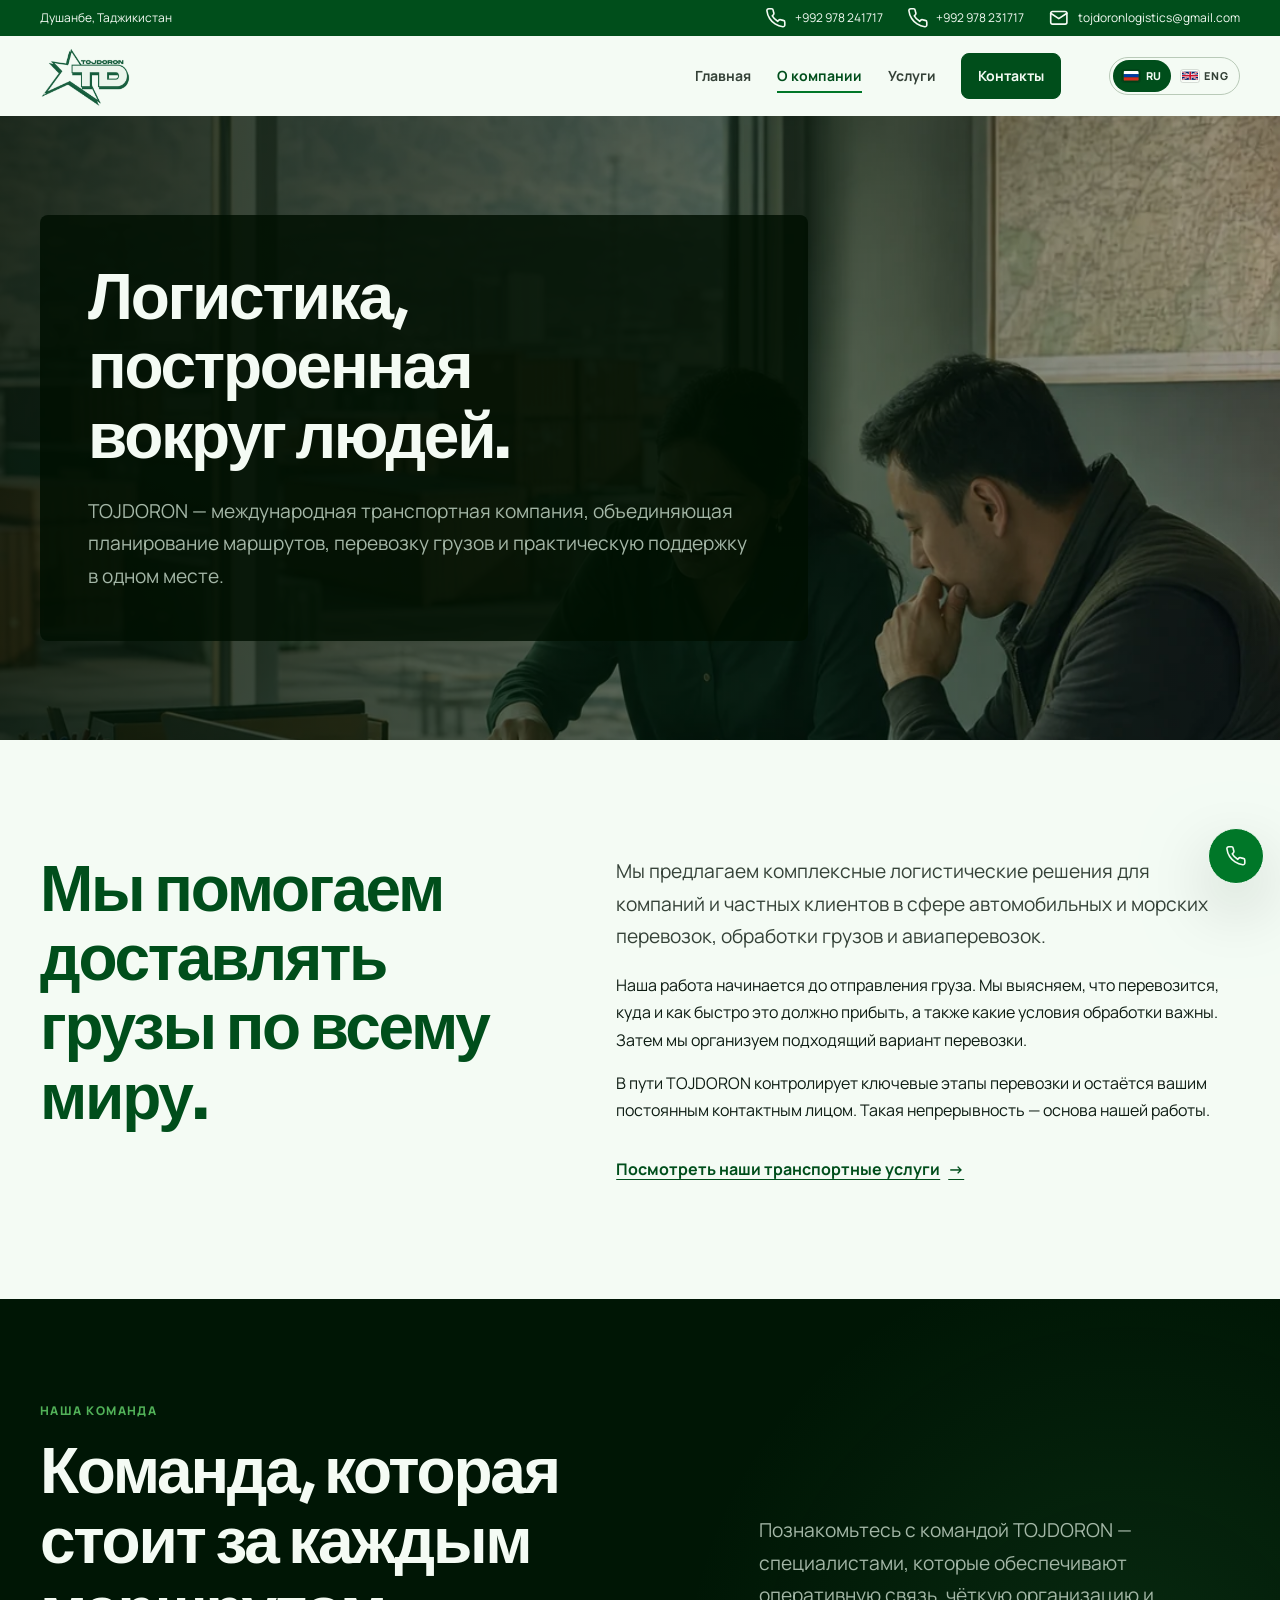
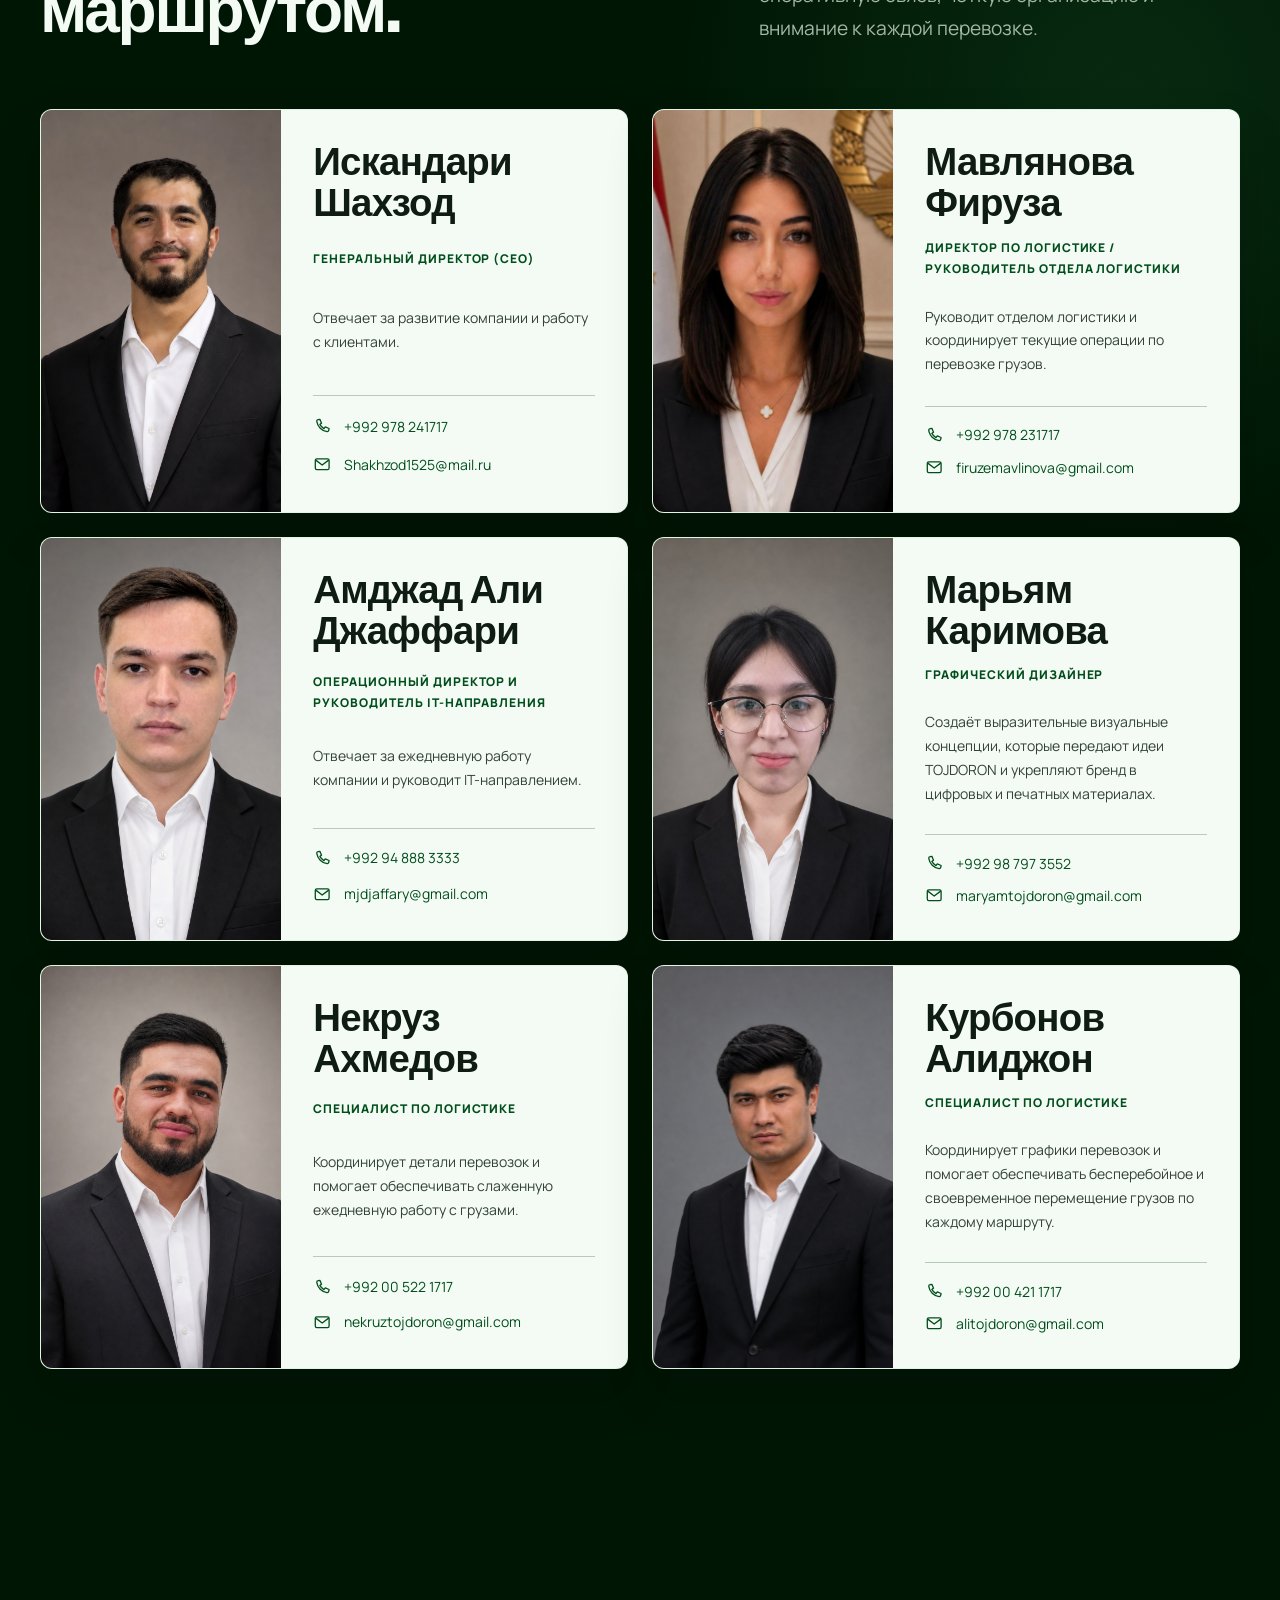
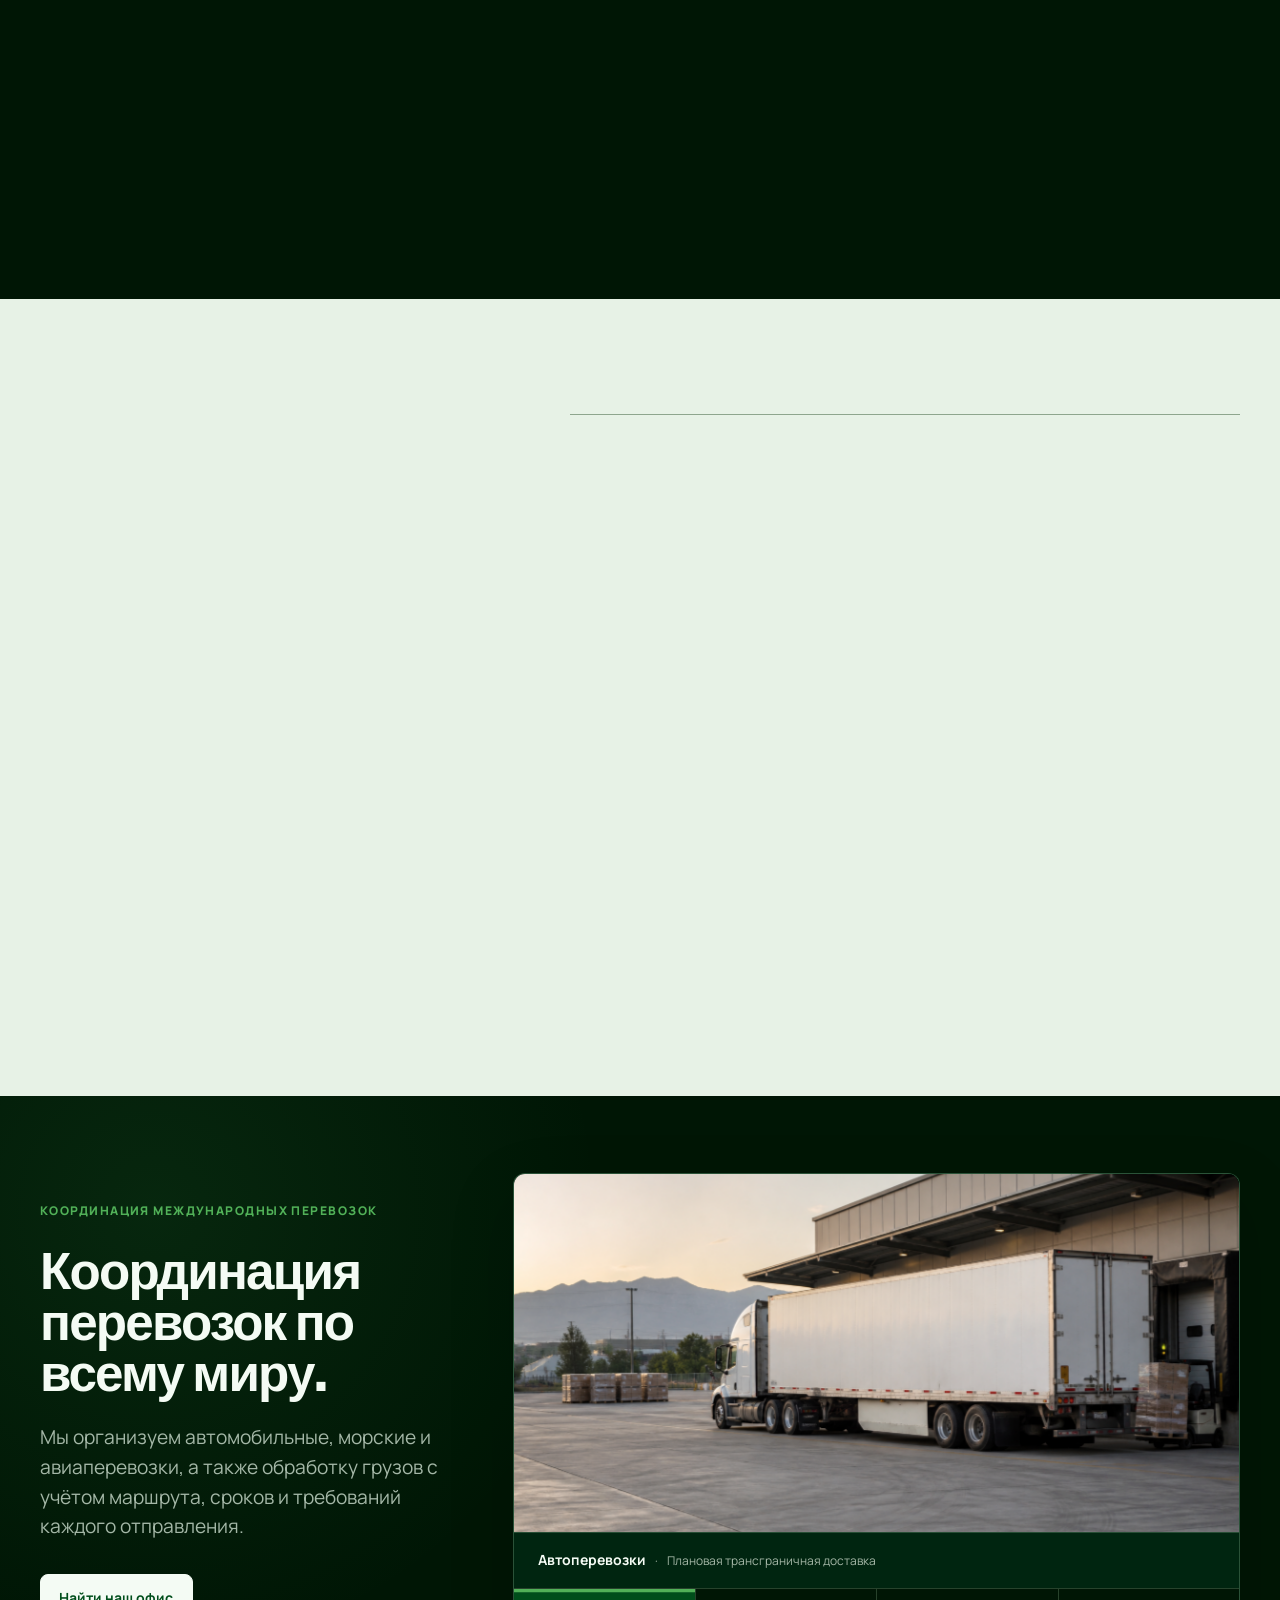
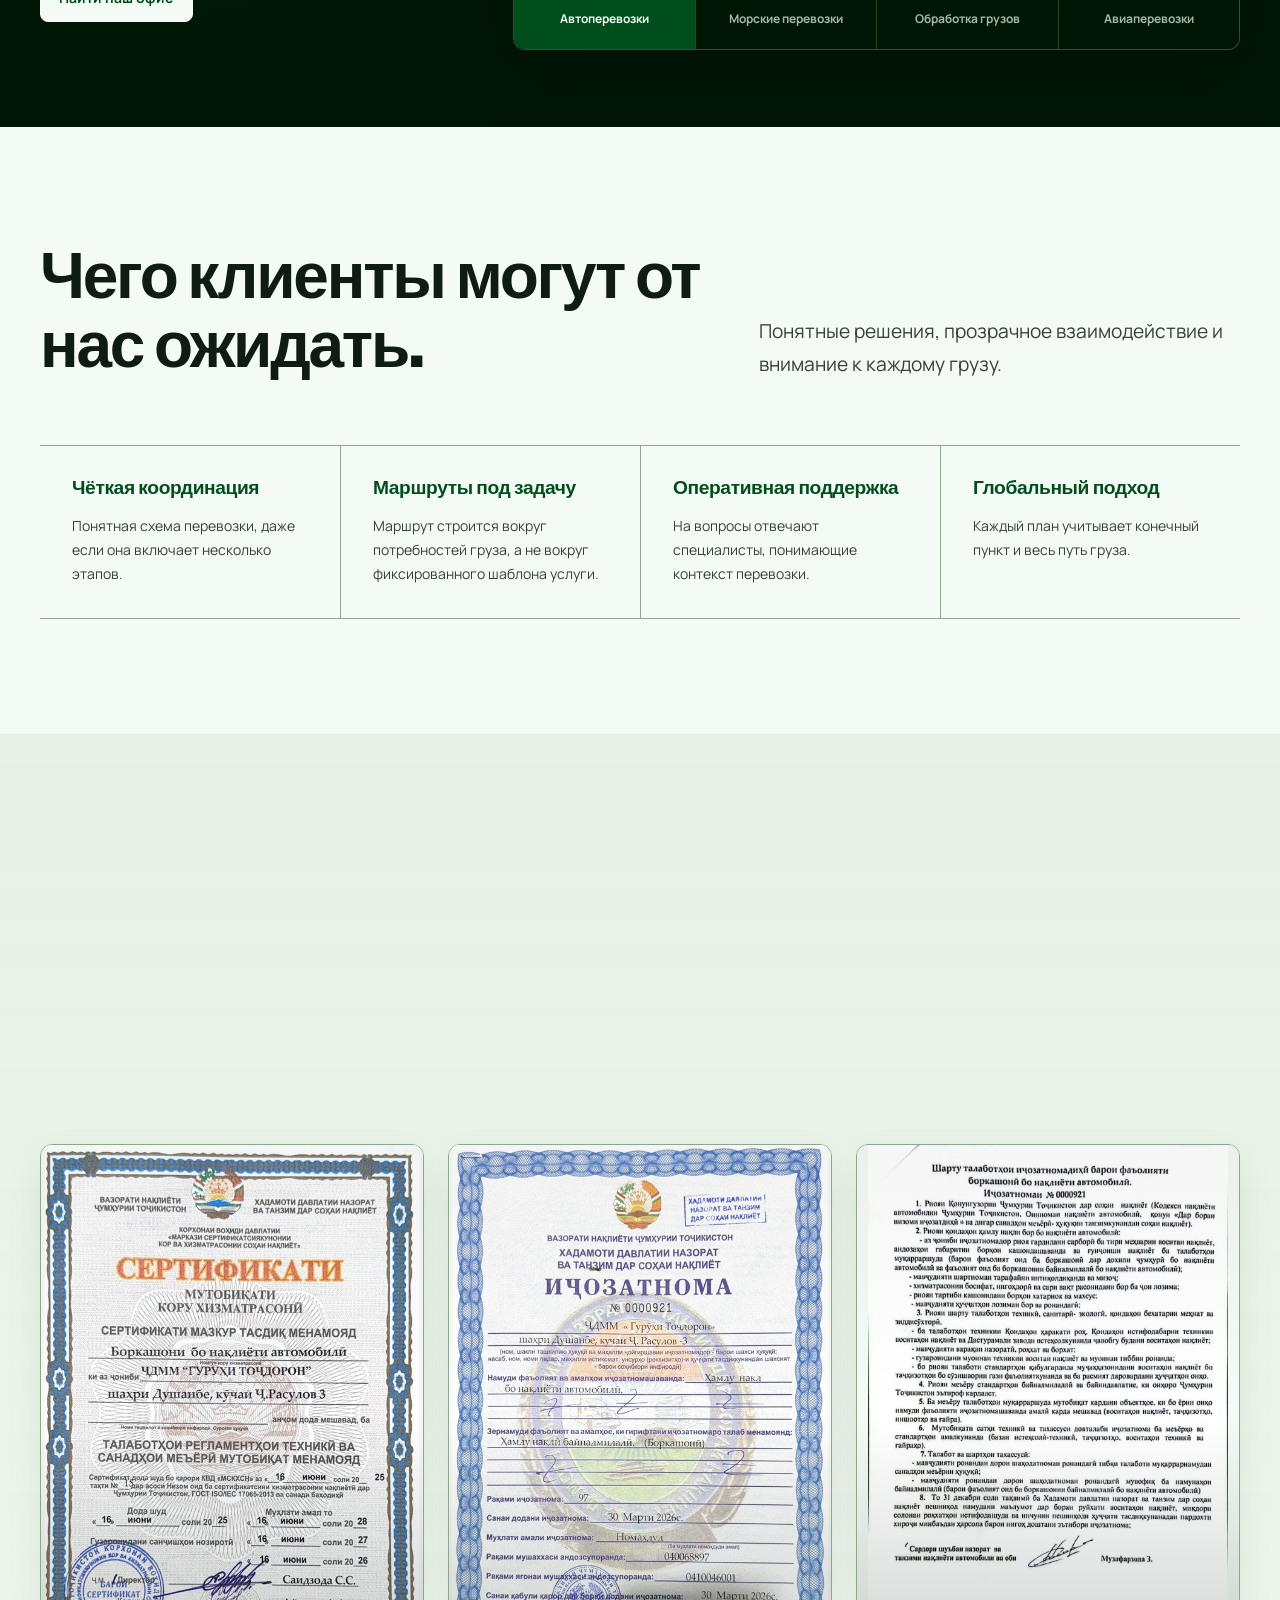
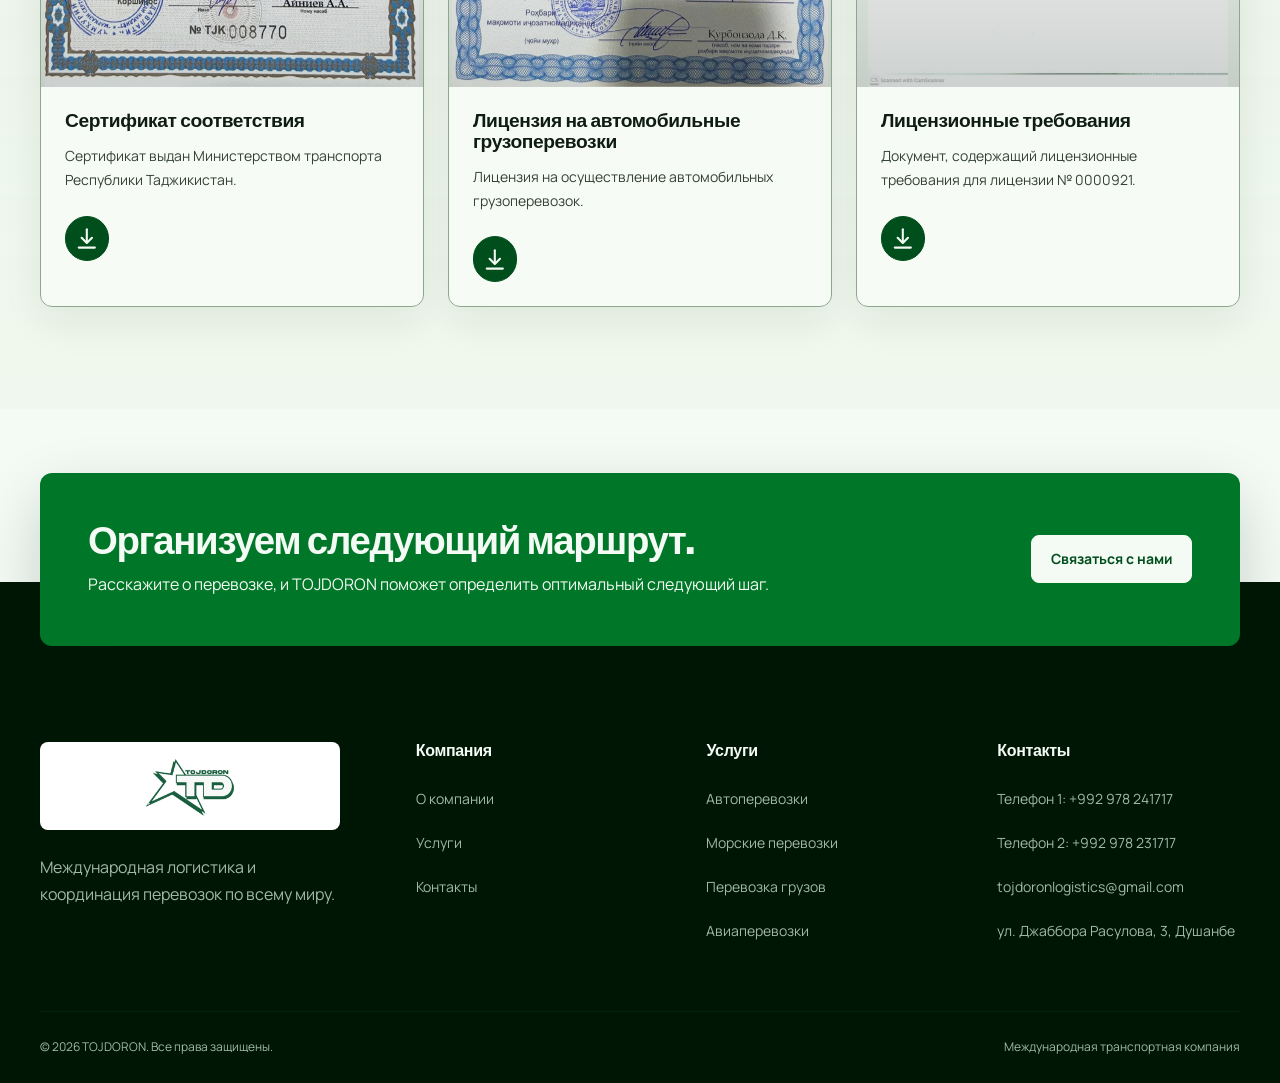
==== commit 6be3068e: "Update Qurbonov professional portrait" ====
--- a/about.html
+++ b/about.html
@@ -163,7 +163,7 @@
 
             <article class="team-card" data-reveal>
               <div class="team-card__portrait">
-                <img src="assets/team/qurbonov-alijon.png" alt="Portrait of Qurbonov Alijon, Logistics Specialist at TOJDORON" width="1086" height="1448" loading="lazy" />
+                <img src="assets/team/qurbonov-alijon.png?v=portrait-v3" alt="Portrait of Qurbonov Alijon, Logistics Specialist at TOJDORON" width="961" height="1637" loading="lazy" />
               </div>
               <div class="team-card__body">
                 <h3 data-translation-key="Qurbonov Alijon">Qurbonov Alijon</h3>
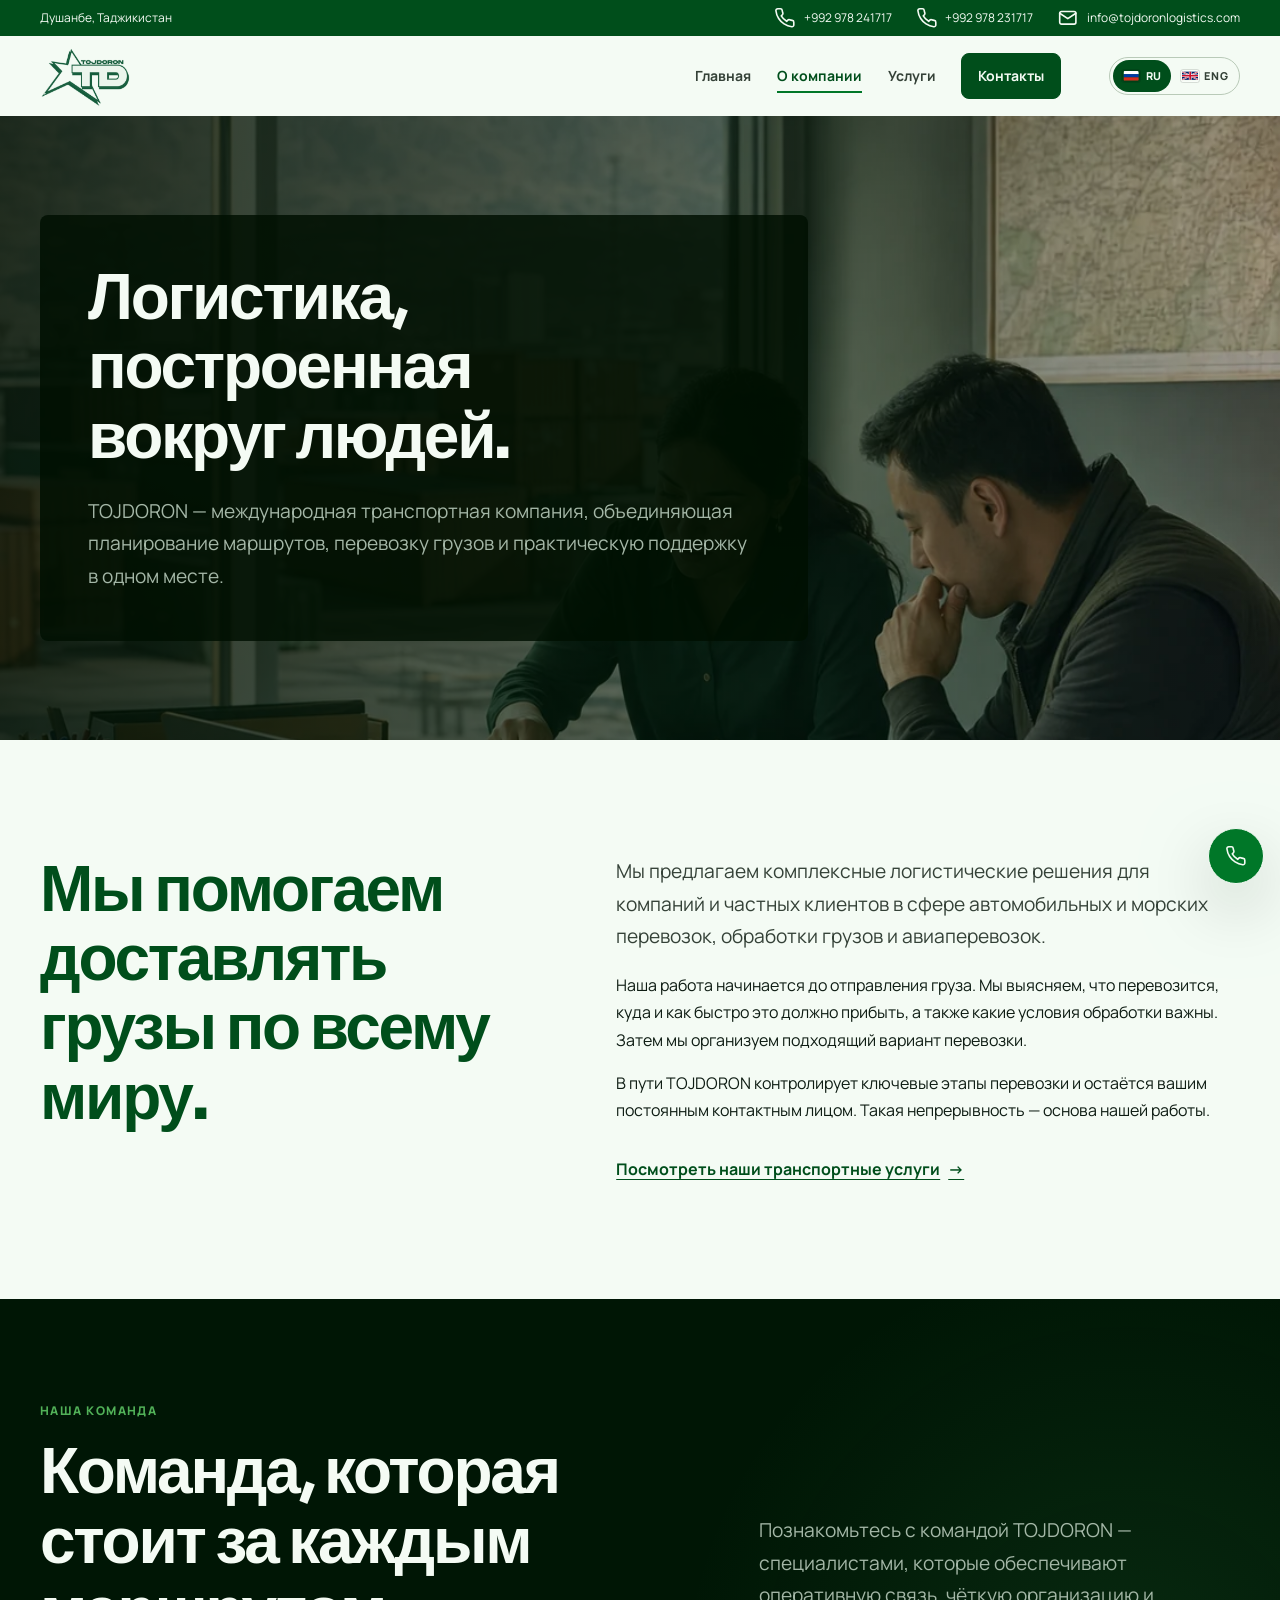
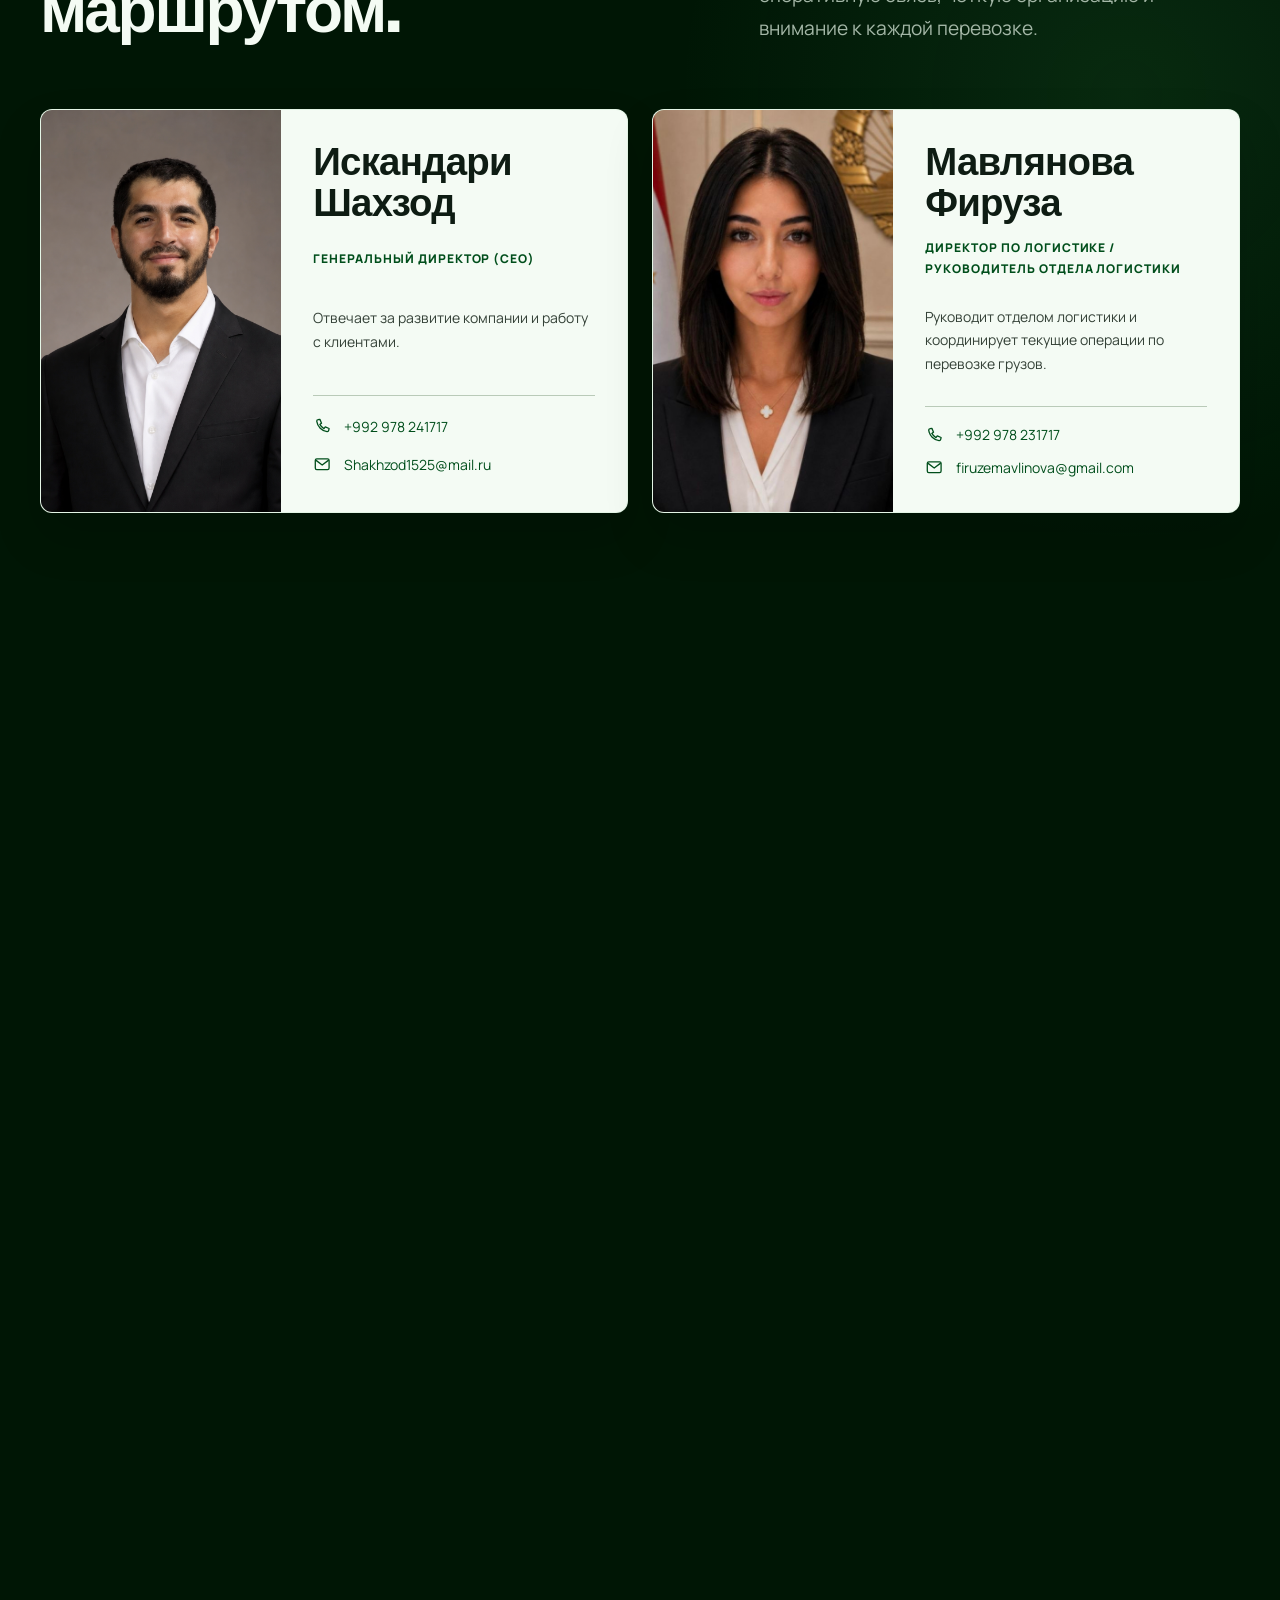
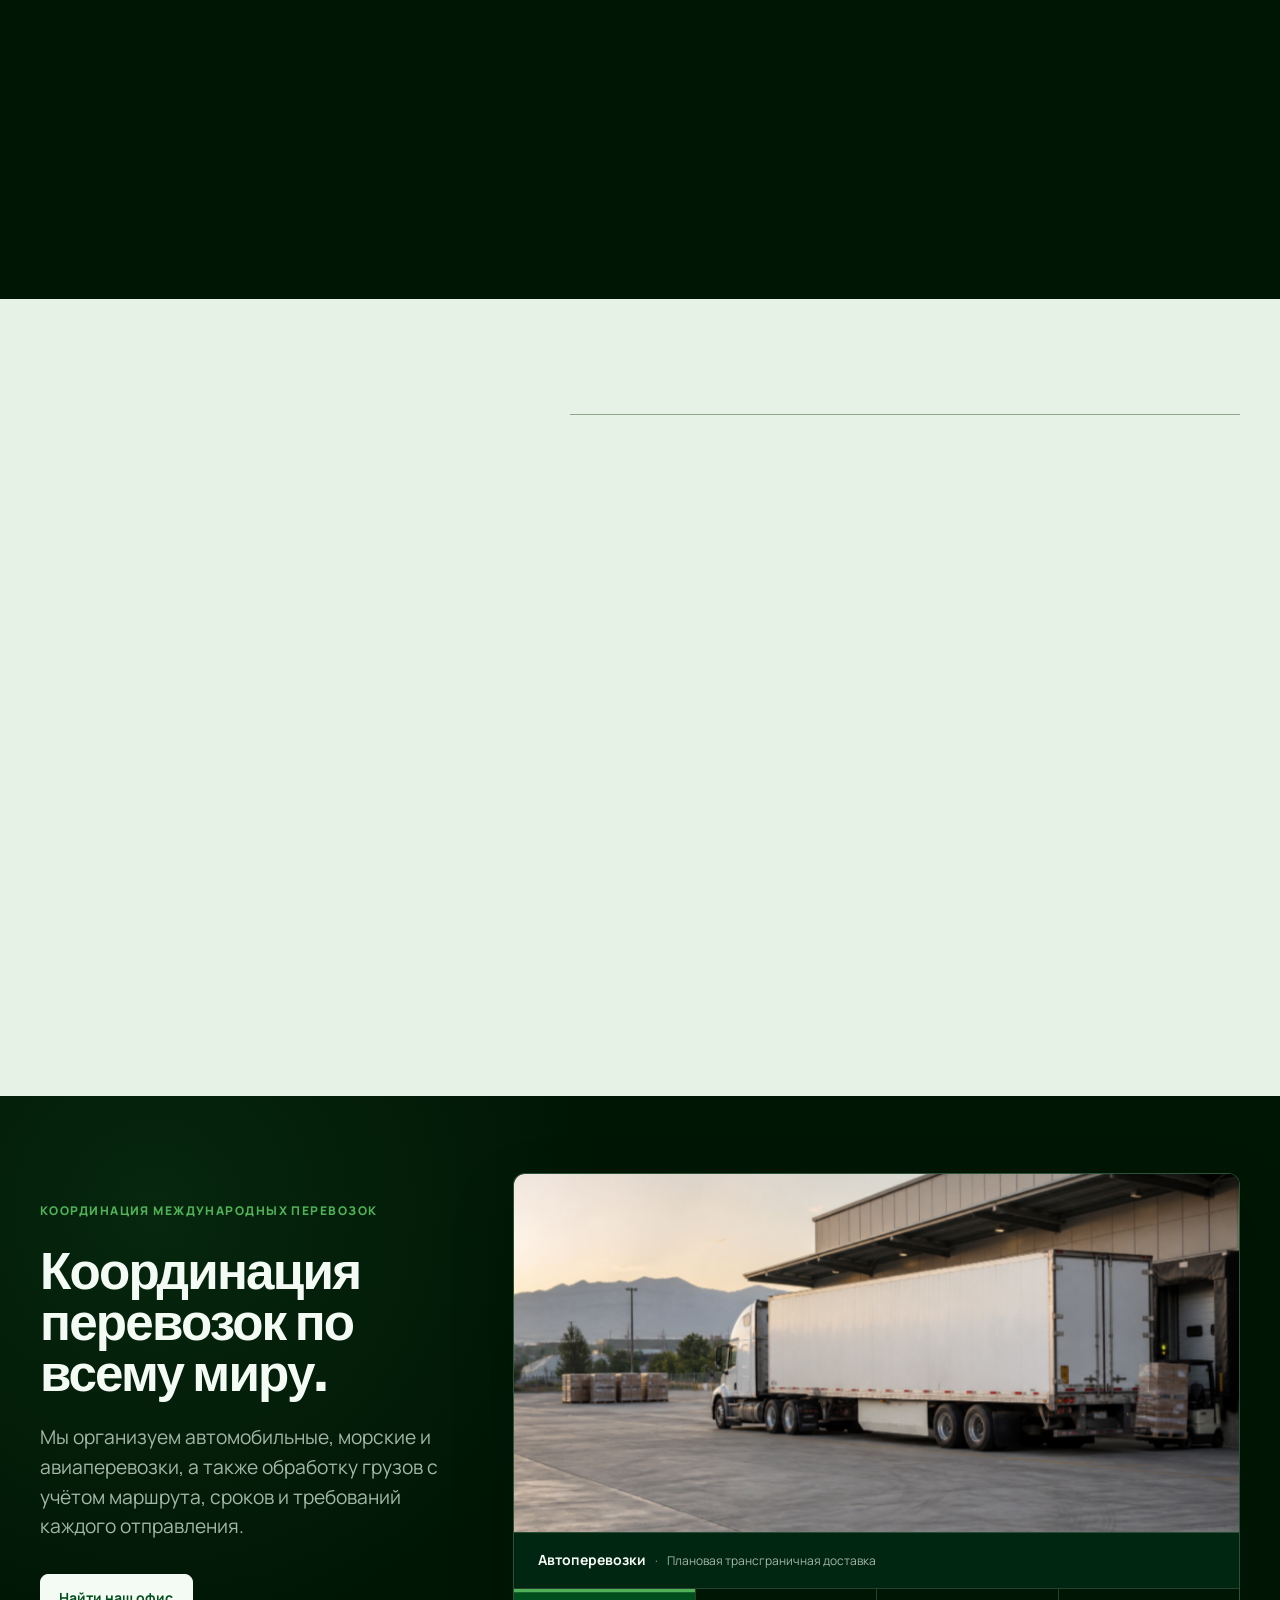
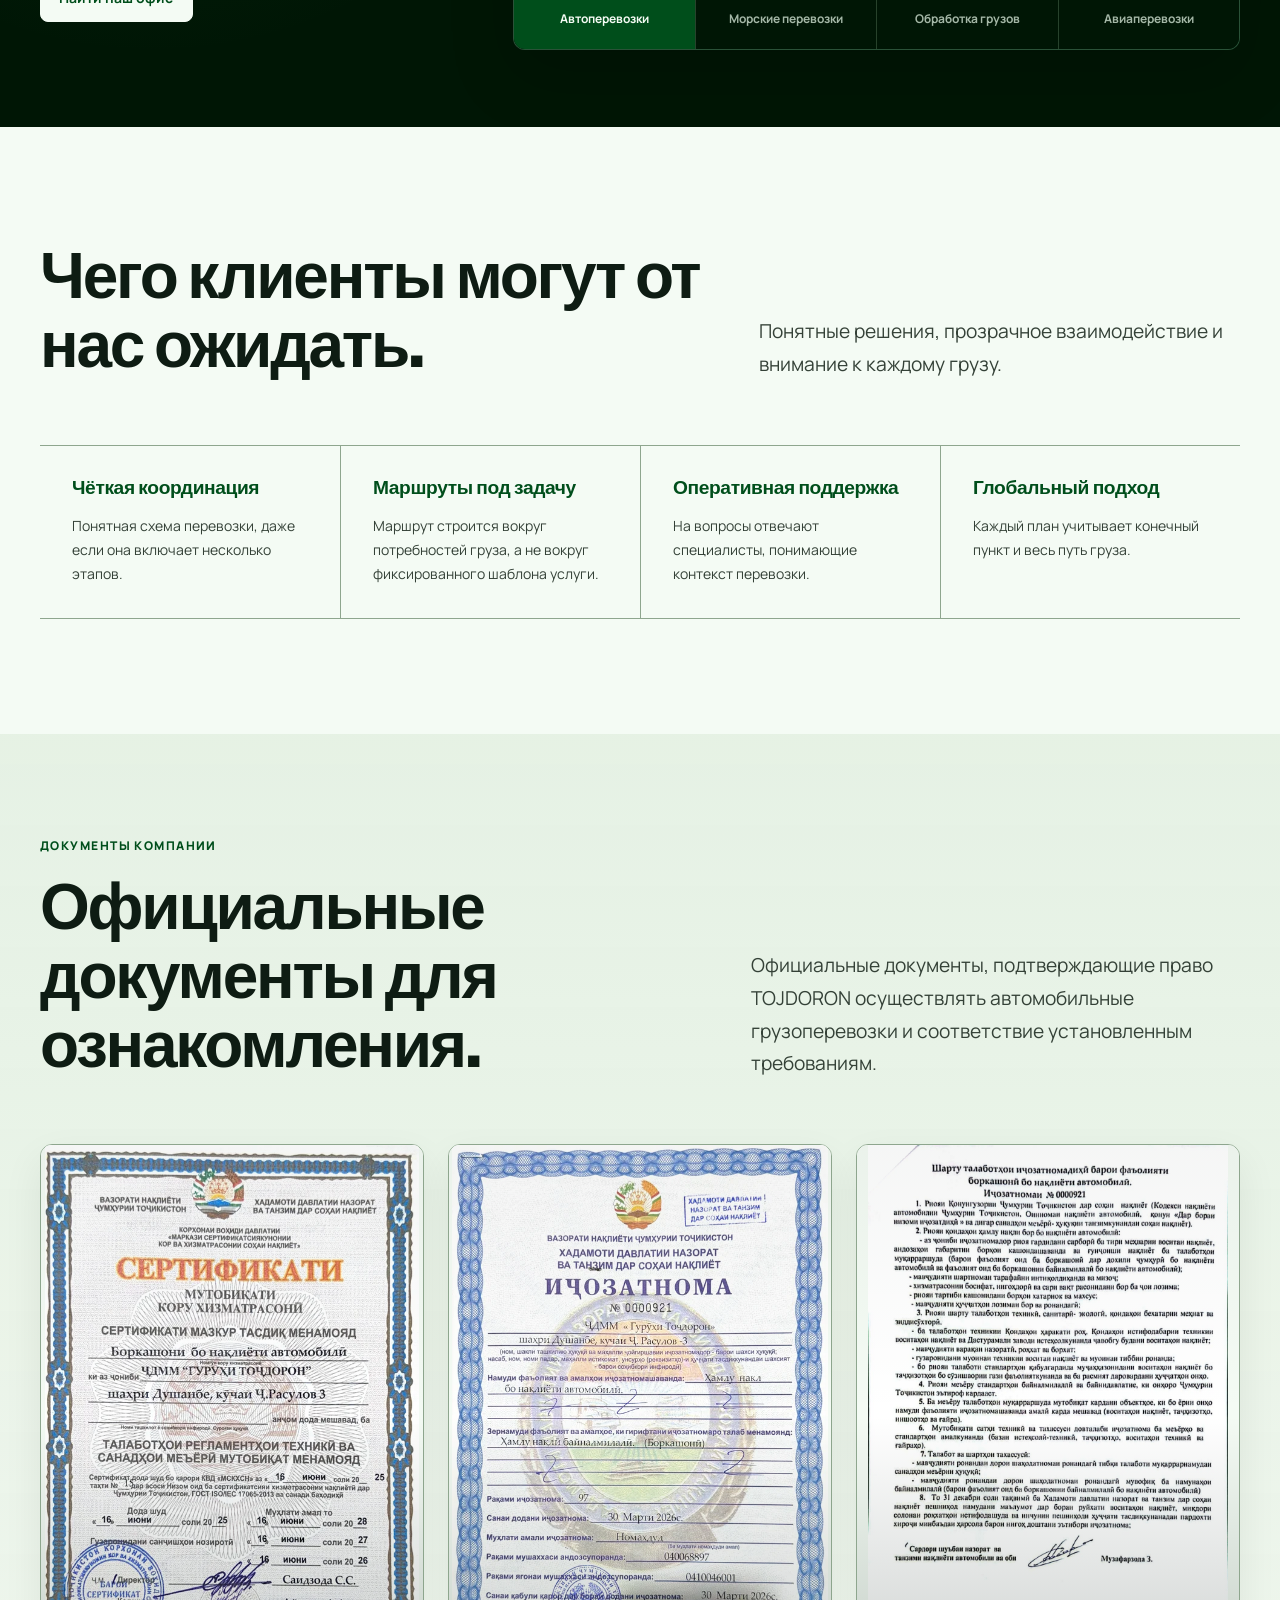
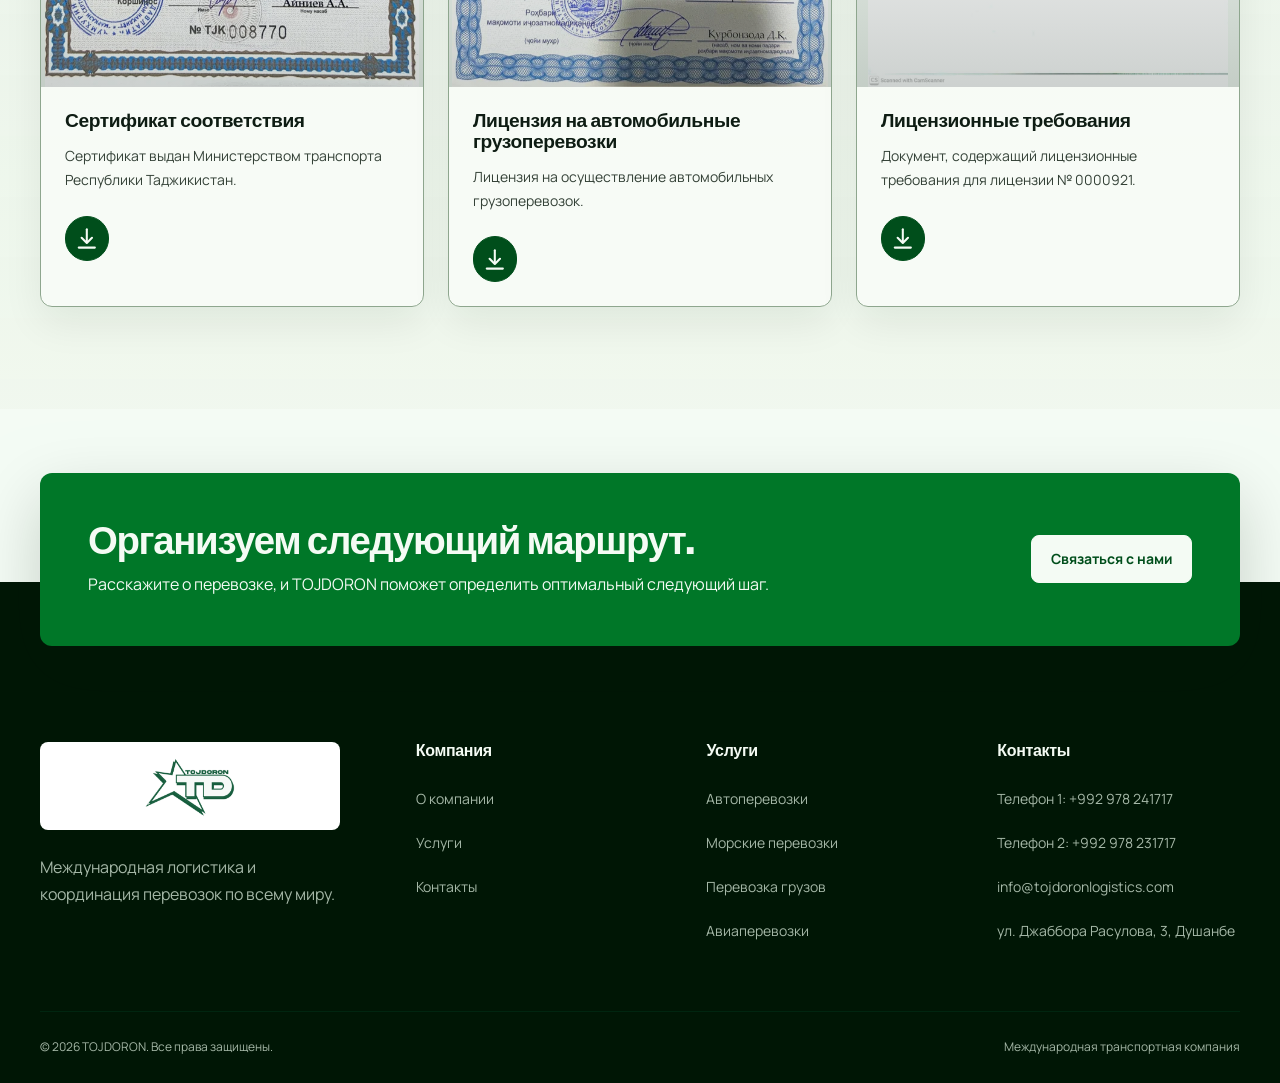
==== commit 28b7aeb3: "Update site contact email" ====
--- a/about.html
+++ b/about.html
@@ -32,7 +32,7 @@
           <div class="topbar__contacts">
             <a href="tel:+992978241717" aria-label="Call TOJDORON at +992 978 241717"><svg class="icon" aria-hidden="true" viewBox="0 0 24 24"><path d="M22 16.9v3a2 2 0 0 1-2.18 2 19.8 19.8 0 0 1-8.63-3.07 19.5 19.5 0 0 1-6-6A19.8 19.8 0 0 1 2.12 4.18 2 2 0 0 1 4.11 2h3a2 2 0 0 1 2 1.72c.13.96.36 1.9.69 2.8a2 2 0 0 1-.45 2.11L8.08 9.9a16 16 0 0 0 6 6l1.27-1.27a2 2 0 0 1 2.11-.45c.9.33 1.84.56 2.8.69A2 2 0 0 1 22 16.9Z" /></svg>+992 978 241717</a>
             <a href="tel:+992978231717" aria-label="Call TOJDORON at +992 978 231717"><svg class="icon" aria-hidden="true" viewBox="0 0 24 24"><path d="M22 16.9v3a2 2 0 0 1-2.18 2 19.8 19.8 0 0 1-8.63-3.07 19.5 19.5 0 0 1-6-6A19.8 19.8 0 0 1 2.12 4.18 2 2 0 0 1 4.11 2h3a2 2 0 0 1 2 1.72c.13.96.36 1.9.69 2.8a2 2 0 0 1-.45 2.11L8.08 9.9a16 16 0 0 0 6 6l1.27-1.27a2 2 0 0 1 2.11-.45c.9.33 1.84.56 2.8.69A2 2 0 0 1 22 16.9Z" /></svg>+992 978 231717</a>
-            <a href="mailto:tojdoronlogistics@gmail.com"><svg class="icon" aria-hidden="true" viewBox="0 0 24 24"><rect x="3" y="5" width="18" height="14" rx="2" /><path d="m3 7 9 6 9-6" /></svg>tojdoronlogistics@gmail.com</a>
+            <a href="mailto:info@tojdoronlogistics.com"><svg class="icon" aria-hidden="true" viewBox="0 0 24 24"><rect x="3" y="5" width="18" height="14" rx="2" /><path d="m3 7 9 6 9-6" /></svg>info@tojdoronlogistics.com</a>
           </div>
         </div>
       </div>
@@ -335,7 +335,7 @@
         <div><a class="footer-brand" href="index.html" aria-label="TOJDORON home"><img src="assets/tojdoron-logo-green-v2.png" alt="TOJDORON" width="629" height="440" /></a><p class="footer-copy">International logistics and freight coordination worldwide.</p></div>
         <div><h3>Company</h3><ul class="footer-links"><li><a href="about.html">About us</a></li><li><a href="services.html">Services</a></li><li><a href="contact.html">Contact us</a></li></ul></div>
         <div><h3>Services</h3><ul class="footer-links"><li><a href="services.html#road">Road freight</a></li><li><a href="services.html#sea">Sea freight</a></li><li><a href="services.html#cargo">Cargo shipping</a></li><li><a href="services.html#air">Air freight</a></li></ul></div>
-        <div><h3>Contact</h3><ul class="footer-links"><li><a href="tel:+992978241717">Phone 1: +992 978 241717</a></li><li><a href="tel:+992978231717">Phone 2: +992 978 231717</a></li><li><a href="mailto:tojdoronlogistics@gmail.com">tojdoronlogistics@gmail.com</a></li><li><a href="contact.html#location">Jabor Rasulov Street 3, Dushanbe</a></li></ul></div>
+        <div><h3>Contact</h3><ul class="footer-links"><li><a href="tel:+992978241717">Phone 1: +992 978 241717</a></li><li><a href="tel:+992978231717">Phone 2: +992 978 231717</a></li><li><a href="mailto:info@tojdoronlogistics.com">info@tojdoronlogistics.com</a></li><li><a href="contact.html#location">Jabor Rasulov Street 3, Dushanbe</a></li></ul></div>
       </div>
       <div class="container footer-bottom"><span>© <span data-year></span> TOJDORON. <span data-translation-key="All rights reserved.">All rights reserved.</span></span><span>International transport company</span></div>
     </footer>
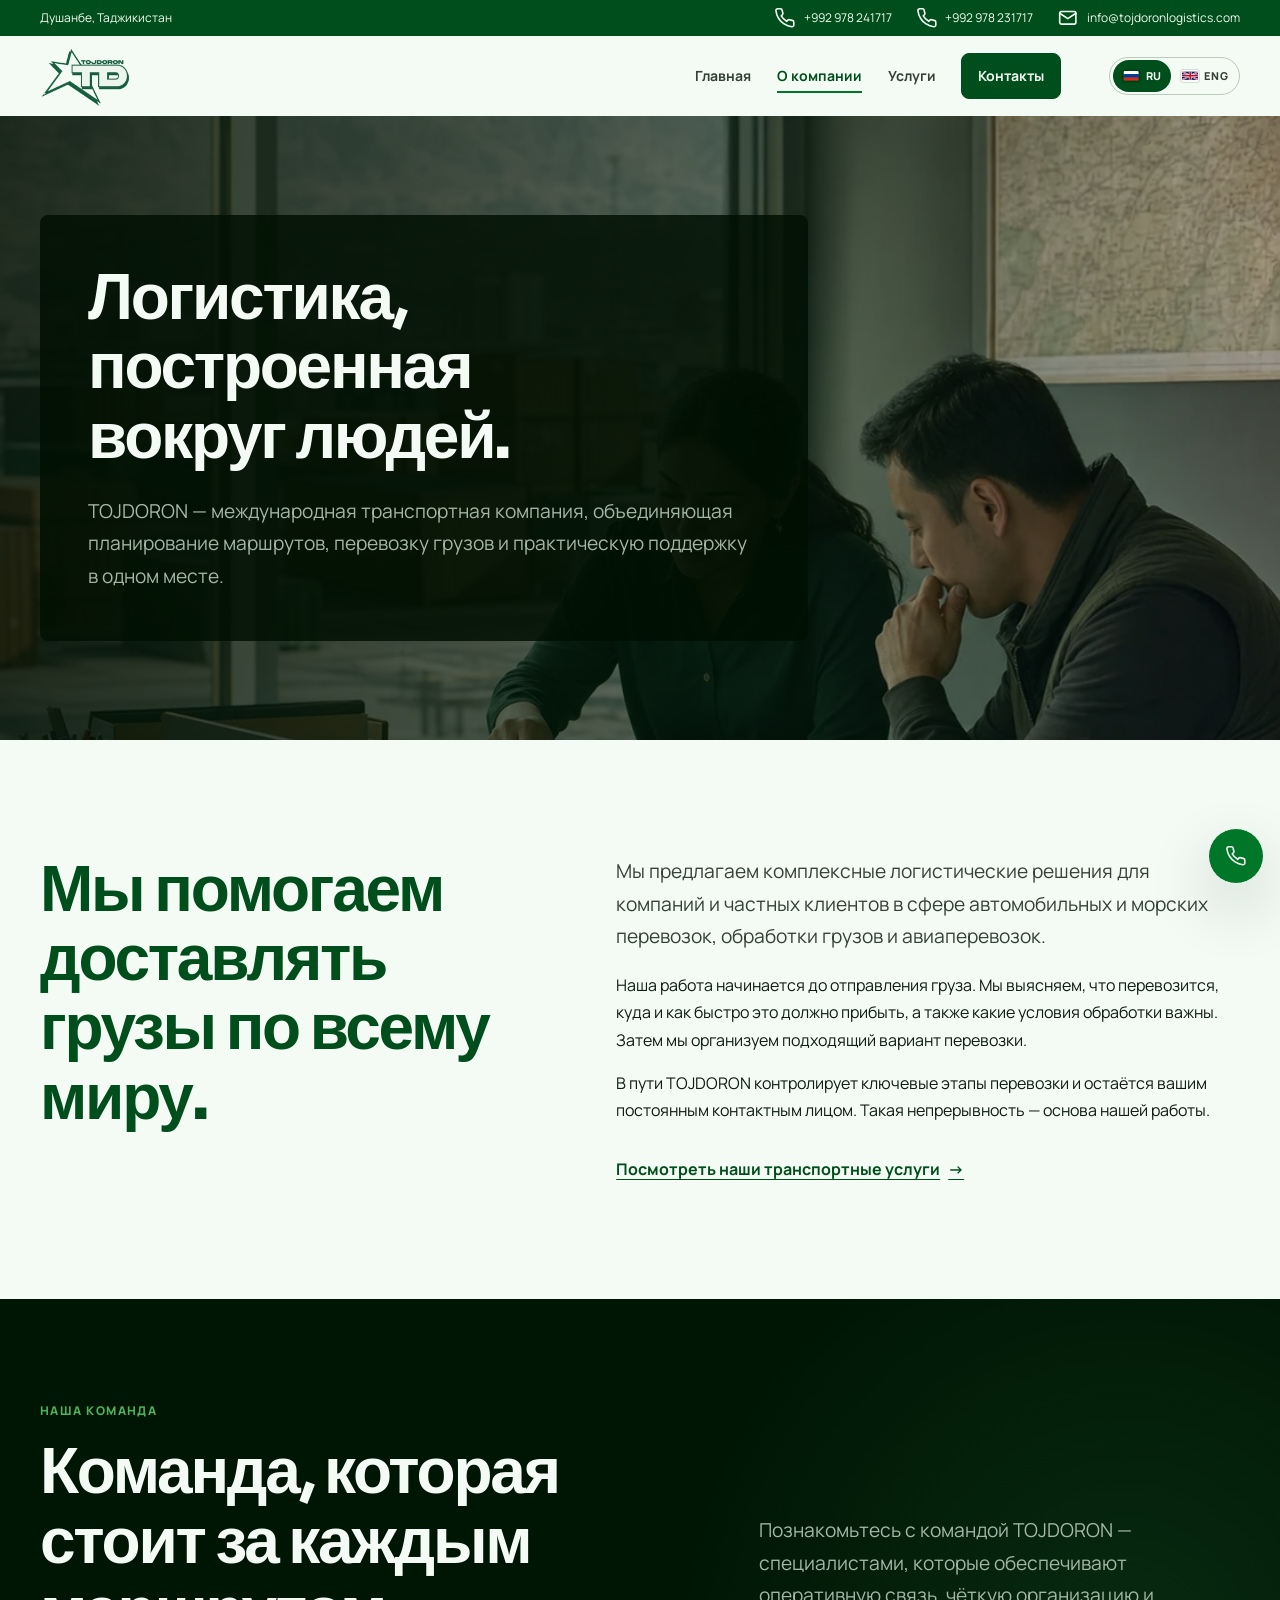
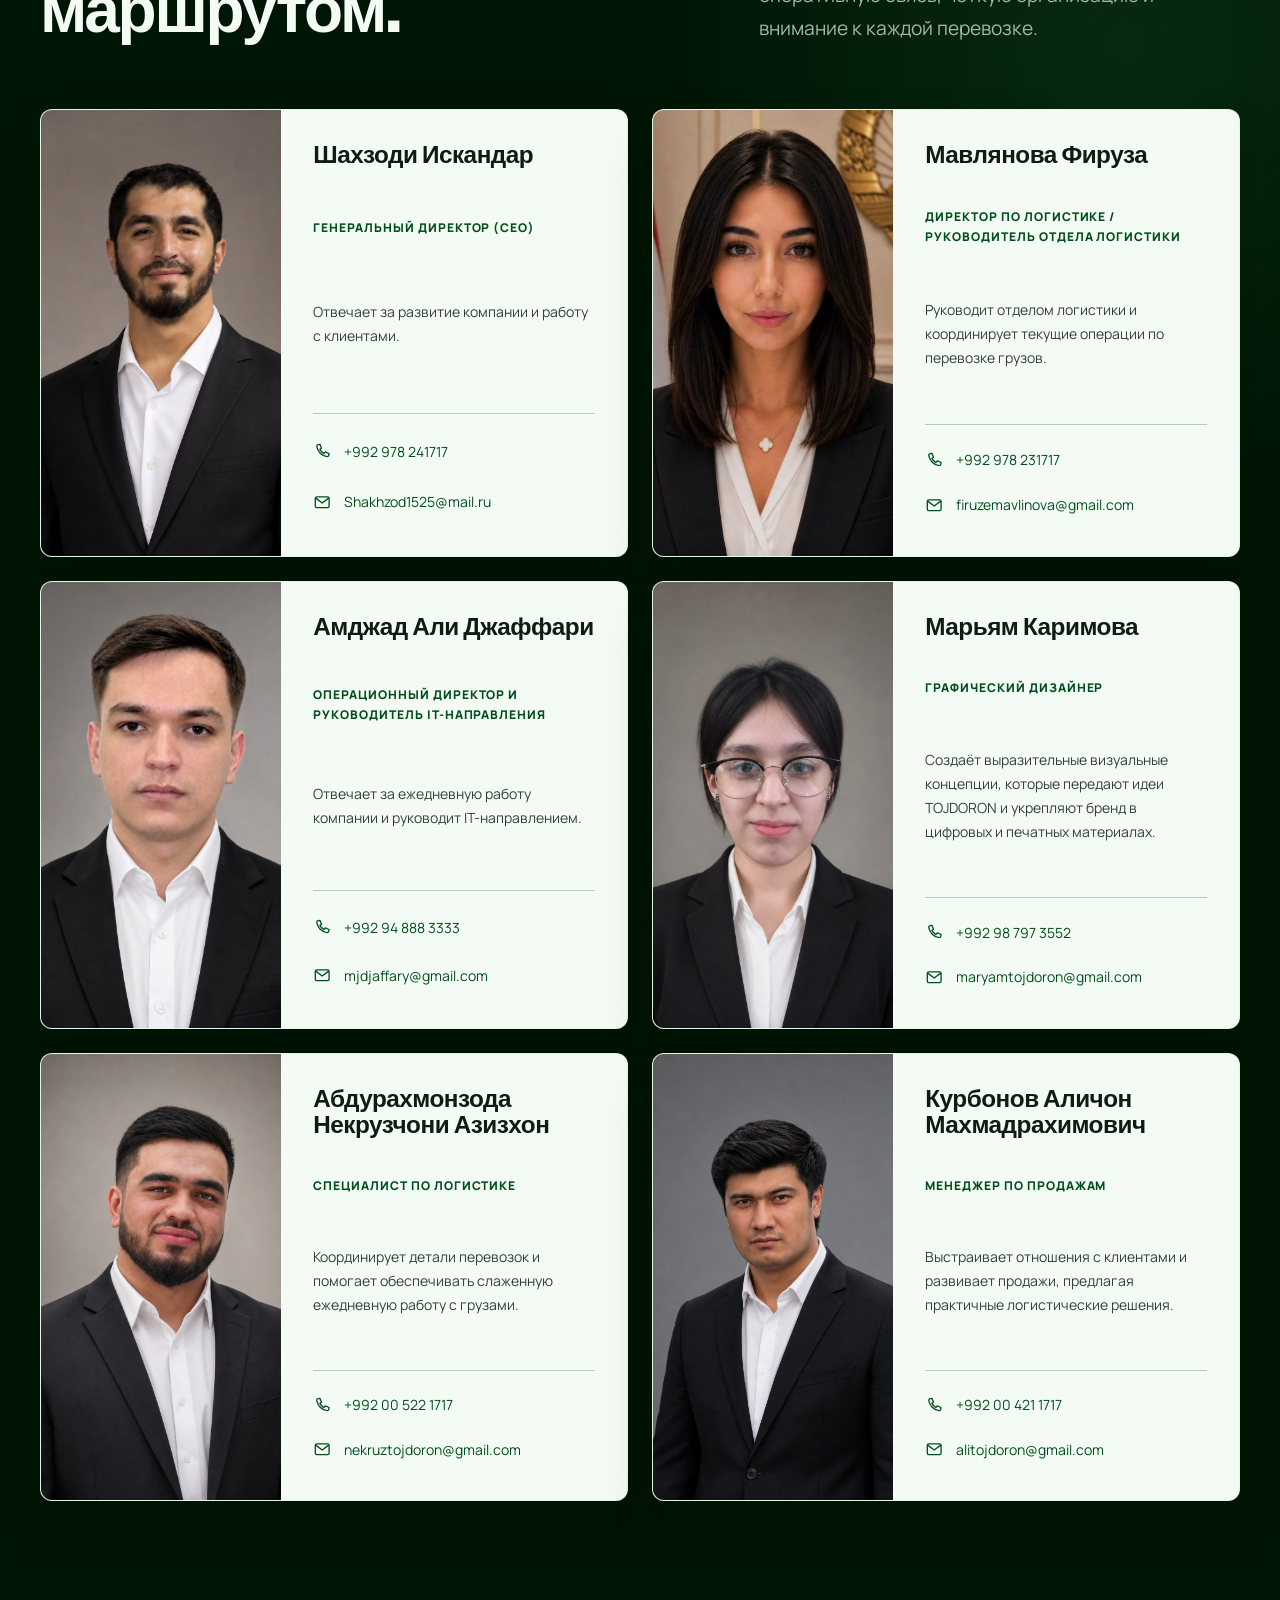
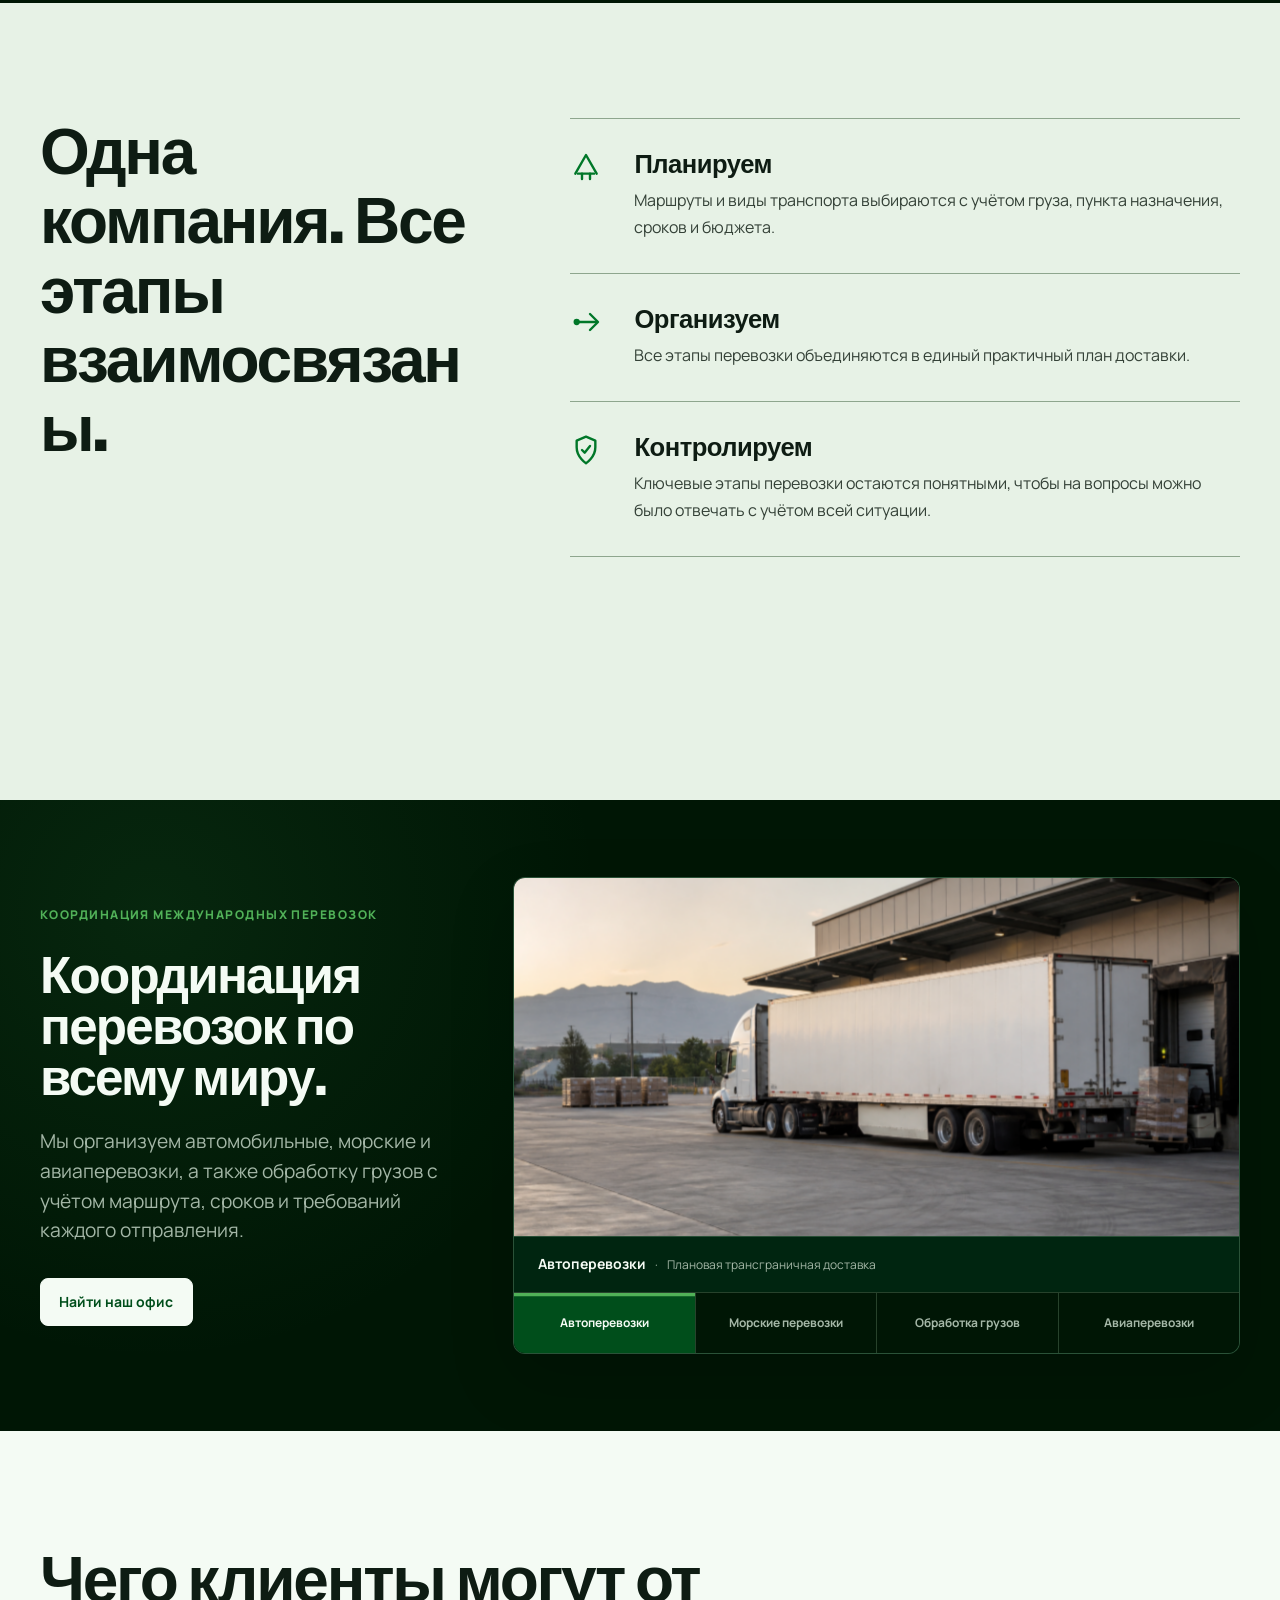
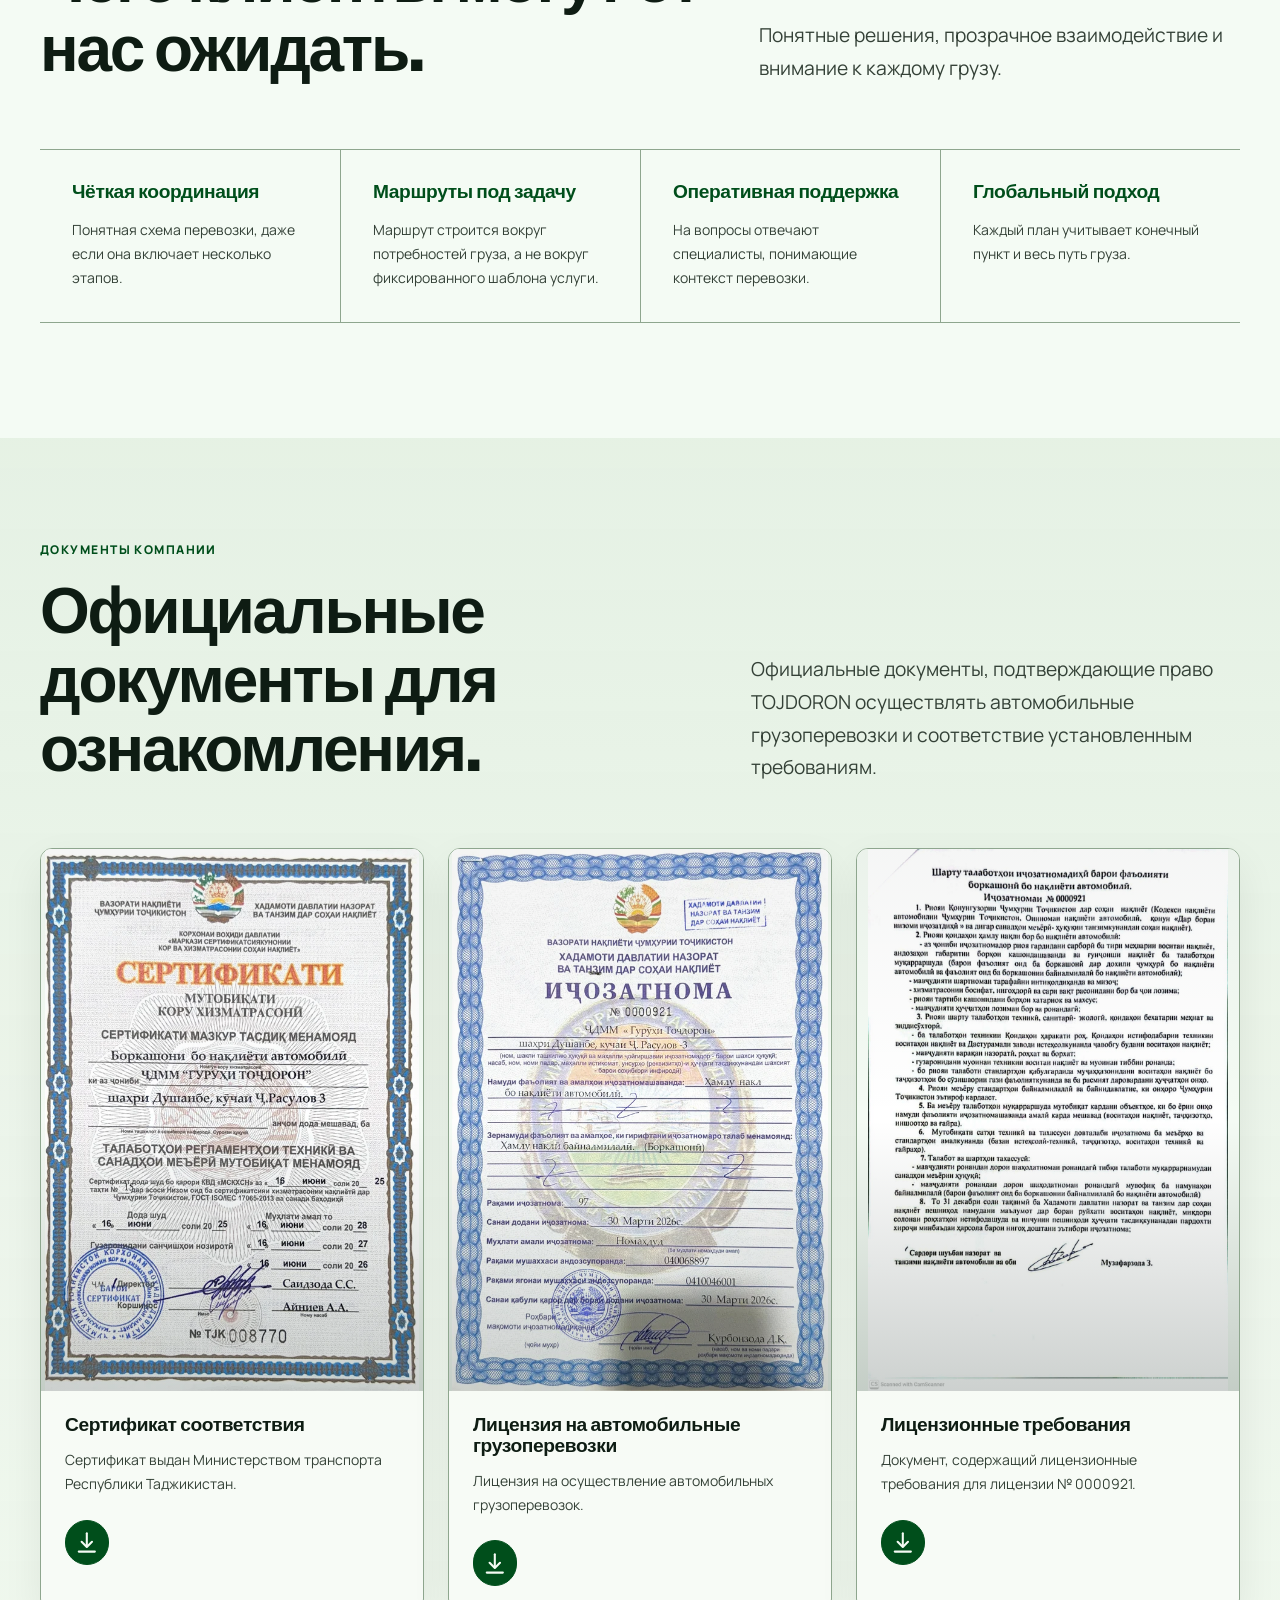
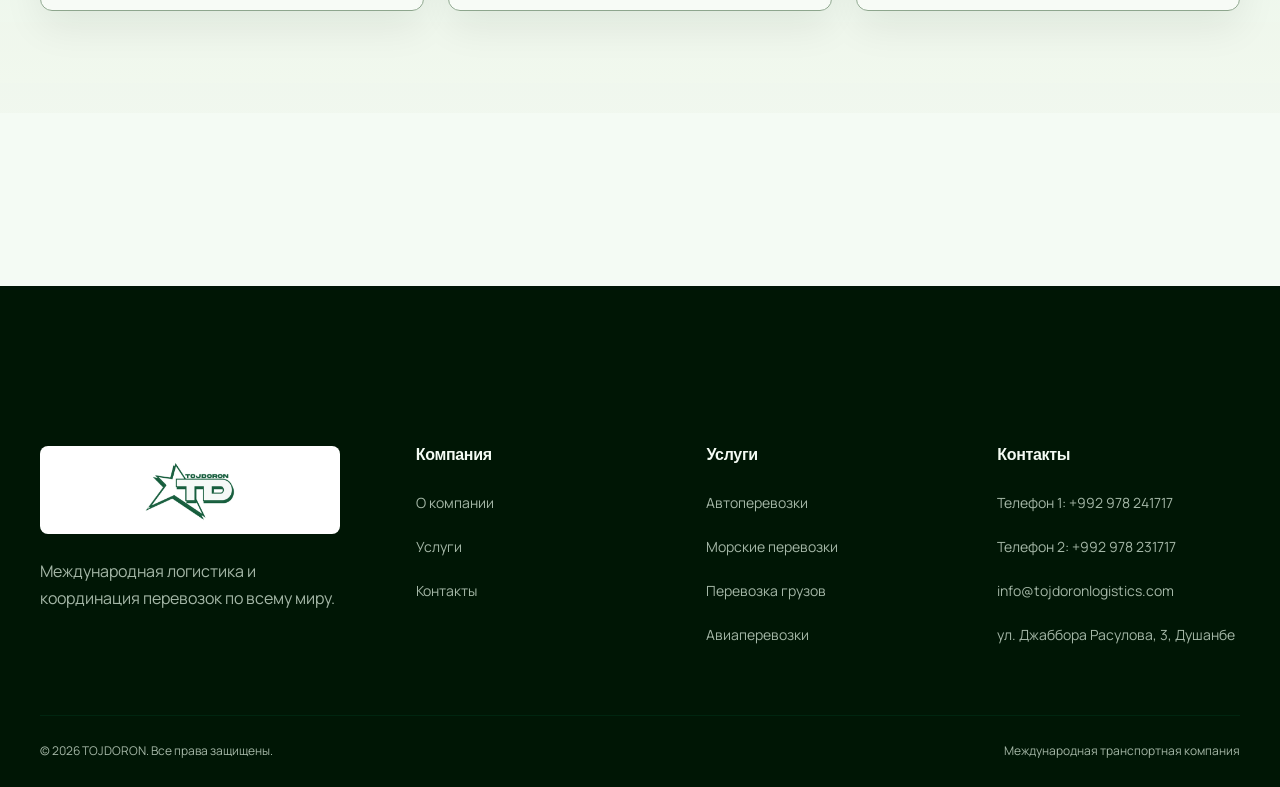
==== commit 826ce8a5: "Polish team cards and partner branding" ====
--- a/about.html
+++ b/about.html
@@ -88,15 +88,15 @@
           <div class="team-grid">
             <article class="team-card" data-reveal>
               <div class="team-card__portrait">
-                <img src="assets/team/iskandari-shakhzod.png" alt="Portrait of Iskandari Shakhzod, Chief Executive Officer at TOJDORON" width="1122" height="1402" loading="lazy" />
-              </div>
-              <div class="team-card__body">
-                <h3 data-translation-key="Iskandari Shakhzod">Iskandari Shakhzod</h3>
+                <img src="assets/team/iskandari-shakhzod.png" alt="Portrait of Shahzodi Iskandar, Chief Executive Officer at TOJDORON" width="1122" height="1402" loading="lazy" />
+              </div>
+              <div class="team-card__body">
+                <h3 data-translation-key="Shahzodi Iskandar">Shahzodi Iskandar</h3>
                 <p class="team-card__role">Chief Executive Officer (CEO)</p>
                 <p>Leads the company’s direction and client relationships.</p>
                 <div class="team-card__contacts">
-                  <a href="tel:+992978241717" aria-label="Call Iskandari Shakhzod"><svg aria-hidden="true" viewBox="0 0 24 24"><path d="M6.6 3.5 9 3l2.1 5-2.2 1.7a14.5 14.5 0 0 0 5.4 5.4l1.7-2.2 5 2.1-.5 2.4a2 2 0 0 1-2.2 1.6A15.8 15.8 0 0 1 4.9 5.7 2 2 0 0 1 6.6 3.5Z" /></svg><span>+992 978 241717</span></a>
-                  <a href="mailto:Shakhzod1525@mail.ru" aria-label="Email Iskandari Shakhzod"><svg aria-hidden="true" viewBox="0 0 24 24"><rect x="3" y="5" width="18" height="14" rx="2" /><path d="m4 7 8 6 8-6" /></svg><span>Shakhzod1525@mail.ru</span></a>
+                  <a href="tel:+992978241717" aria-label="Call Shahzodi Iskandar"><svg aria-hidden="true" viewBox="0 0 24 24"><path d="M6.6 3.5 9 3l2.1 5-2.2 1.7a14.5 14.5 0 0 0 5.4 5.4l1.7-2.2 5 2.1-.5 2.4a2 2 0 0 1-2.2 1.6A15.8 15.8 0 0 1 4.9 5.7 2 2 0 0 1 6.6 3.5Z" /></svg><span>+992 978 241717</span></a>
+                  <a href="mailto:Shakhzod1525@mail.ru" aria-label="Email Shahzodi Iskandar"><svg aria-hidden="true" viewBox="0 0 24 24"><rect x="3" y="5" width="18" height="14" rx="2" /><path d="m4 7 8 6 8-6" /></svg><span>Shakhzod1525@mail.ru</span></a>
                 </div>
               </div>
             </article>
@@ -146,50 +146,36 @@
               </div>
             </article>
 
-            <article class="team-card" data-reveal>
-              <div class="team-card__portrait">
-                <img src="assets/team/nekruz-ahmadov.png" alt="Portrait of Nekruz Ahmadov, Logistics Specialist at TOJDORON" width="1088" height="1536" loading="lazy" />
-              </div>
-              <div class="team-card__body">
-                <h3 data-translation-key="Nekruz Ahmadov">Nekruz Ahmadov</h3>
+            <article class="team-card team-card--nekruz" data-reveal>
+              <div class="team-card__portrait">
+                <img src="assets/team/nekruz-ahmadov.png" alt="Portrait of Abdurahmonzoda Nekruzjoni Azizkhon, Logistics Specialist at TOJDORON" width="1088" height="1536" loading="lazy" />
+              </div>
+              <div class="team-card__body">
+                <h3 data-translation-key="Abdurahmonzoda Nekruzjoni Azizkhon">Abdurahmonzoda Nekruzjoni Azizkhon</h3>
                 <p class="team-card__role">Logistics Specialist</p>
                 <p>Coordinates shipment details and supports smooth day-to-day freight operations.</p>
                 <div class="team-card__contacts">
-                  <a href="tel:+992005221717" aria-label="Call Nekruz Ahmadov"><svg aria-hidden="true" viewBox="0 0 24 24"><path d="M6.6 3.5 9 3l2.1 5-2.2 1.7a14.5 14.5 0 0 0 5.4 5.4l1.7-2.2 5 2.1-.5 2.4a2 2 0 0 1-2.2 1.6A15.8 15.8 0 0 1 4.9 5.7 2 2 0 0 1 6.6 3.5Z" /></svg><span>+992 00 522 1717</span></a>
-                  <a href="mailto:nekruztojdoron@gmail.com" aria-label="Email Nekruz Ahmadov"><svg aria-hidden="true" viewBox="0 0 24 24"><rect x="3" y="5" width="18" height="14" rx="2" /><path d="m4 7 8 6 8-6" /></svg><span>nekruztojdoron@gmail.com</span></a>
-                </div>
-              </div>
-            </article>
-
-            <article class="team-card" data-reveal>
-              <div class="team-card__portrait">
-                <img src="assets/team/qurbonov-alijon.png?v=portrait-v3" alt="Portrait of Qurbonov Alijon, Logistics Specialist at TOJDORON" width="961" height="1637" loading="lazy" />
-              </div>
-              <div class="team-card__body">
-                <h3 data-translation-key="Qurbonov Alijon">Qurbonov Alijon</h3>
-                <p class="team-card__role">Logistics Specialist</p>
-                <p>Coordinates shipment schedules and supports smooth, timely cargo movement across each route.</p>
-                <div class="team-card__contacts">
-                  <a href="tel:+992004211717" aria-label="Call Qurbonov Alijon"><svg aria-hidden="true" viewBox="0 0 24 24"><path d="M6.6 3.5 9 3l2.1 5-2.2 1.7a14.5 14.5 0 0 0 5.4 5.4l1.7-2.2 5 2.1-.5 2.4a2 2 0 0 1-2.2 1.6A15.8 15.8 0 0 1 4.9 5.7 2 2 0 0 1 6.6 3.5Z" /></svg><span>+992 00 421 1717</span></a>
-                  <a href="mailto:alitojdoron@gmail.com" aria-label="Email Qurbonov Alijon"><svg aria-hidden="true" viewBox="0 0 24 24"><rect x="3" y="5" width="18" height="14" rx="2" /><path d="m4 7 8 6 8-6" /></svg><span>alitojdoron@gmail.com</span></a>
-                </div>
-              </div>
-            </article>
-
-            <article class="team-card" data-reveal>
-              <div class="team-card__portrait">
-                <img src="assets/team/ganjina-faiziddinova.png" alt="Portrait of Ganjina Faiziddinova, Logistics Specialist at TOJDORON" width="965" height="1629" loading="lazy" />
-              </div>
-              <div class="team-card__body">
-                <h3 data-translation-key="Ganjina Faiziddinova">Ganjina Faiziddinova</h3>
-                <p class="team-card__role">Logistics Specialist</p>
-                <p>Supports shipment coordination and helps ensure smooth, timely cargo movement across each route.</p>
-                <div class="team-card__contacts">
-                  <a href="tel:+992007201717" aria-label="Call Ganjina Faiziddinova"><svg aria-hidden="true" viewBox="0 0 24 24"><path d="M6.6 3.5 9 3l2.1 5-2.2 1.7a14.5 14.5 0 0 0 5.4 5.4l1.7-2.2 5 2.1-.5 2.4a2 2 0 0 1-2.2 1.6A15.8 15.8 0 0 1 4.9 5.7 2 2 0 0 1 6.6 3.5Z" /></svg><span>+992 00 720 1717</span></a>
-                  <a href="mailto:ganjinatojdoron@gmail.com" aria-label="Email Ganjina Faiziddinova"><svg aria-hidden="true" viewBox="0 0 24 24"><rect x="3" y="5" width="18" height="14" rx="2" /><path d="m4 7 8 6 8-6" /></svg><span>ganjinatojdoron@gmail.com</span></a>
-                </div>
-              </div>
-            </article>
+                  <a href="tel:+992005221717" aria-label="Call Abdurahmonzoda Nekruzjoni Azizkhon"><svg aria-hidden="true" viewBox="0 0 24 24"><path d="M6.6 3.5 9 3l2.1 5-2.2 1.7a14.5 14.5 0 0 0 5.4 5.4l1.7-2.2 5 2.1-.5 2.4a2 2 0 0 1-2.2 1.6A15.8 15.8 0 0 1 4.9 5.7 2 2 0 0 1 6.6 3.5Z" /></svg><span>+992 00 522 1717</span></a>
+                  <a href="mailto:nekruztojdoron@gmail.com" aria-label="Email Abdurahmonzoda Nekruzjoni Azizkhon"><svg aria-hidden="true" viewBox="0 0 24 24"><rect x="3" y="5" width="18" height="14" rx="2" /><path d="m4 7 8 6 8-6" /></svg><span>nekruztojdoron@gmail.com</span></a>
+                </div>
+              </div>
+            </article>
+
+            <article class="team-card team-card--qurbonov" data-reveal>
+              <div class="team-card__portrait">
+                <img src="assets/team/qurbonov-alijon.png?v=portrait-v3" alt="Portrait of Qurbonov Alijon Mahmadrahimovich, Sales Manager at TOJDORON" width="961" height="1637" loading="lazy" />
+              </div>
+              <div class="team-card__body">
+                <h3 data-translation-key="Qurbonov Alijon Mahmadrahimovich">Qurbonov Alijon Mahmadrahimovich</h3>
+                <p class="team-card__role">Sales Manager</p>
+                <p>Builds strong customer relationships and develops sales opportunities for practical logistics solutions.</p>
+                <div class="team-card__contacts">
+                  <a href="tel:+992004211717" aria-label="Call Qurbonov Alijon Mahmadrahimovich"><svg aria-hidden="true" viewBox="0 0 24 24"><path d="M6.6 3.5 9 3l2.1 5-2.2 1.7a14.5 14.5 0 0 0 5.4 5.4l1.7-2.2 5 2.1-.5 2.4a2 2 0 0 1-2.2 1.6A15.8 15.8 0 0 1 4.9 5.7 2 2 0 0 1 6.6 3.5Z" /></svg><span>+992 00 421 1717</span></a>
+                  <a href="mailto:alitojdoron@gmail.com" aria-label="Email Qurbonov Alijon Mahmadrahimovich"><svg aria-hidden="true" viewBox="0 0 24 24"><rect x="3" y="5" width="18" height="14" rx="2" /><path d="m4 7 8 6 8-6" /></svg><span>alitojdoron@gmail.com</span></a>
+                </div>
+              </div>
+            </article>
+
           </div>
         </div>
       </section>
--- a/about.css
+++ b/about.css
@@ -94,8 +94,8 @@
   display: grid;
   grid-template-columns: minmax(9rem, 0.82fr) minmax(0, 1.18fr);
   min-width: 0;
-  min-height: 25.25rem;
-  height: 25.25rem;
+  min-height: 28rem;
+  height: 28rem;
   max-width: none;
   overflow: hidden;
   border: var(--rule-thin) solid rgba(177, 224, 183, 0.24);
@@ -138,13 +138,20 @@
 .team-card__body {
   display: grid;
   gap: var(--space-sm);
+  min-width: 0;
+  min-height: 0;
   padding: var(--space-xl);
 }
 
 .team-card__body h3 {
   margin-bottom: 0;
   color: var(--color-ink);
-  font-size: var(--text-2xl);
+  font-size: clamp(1.3rem, 1.9vw, 1.8rem);
+  line-height: 1.08;
+  overflow-wrap: normal;
+  word-break: normal;
+  hyphens: none;
+  text-wrap: balance;
 }
 
 .team-card__role {
@@ -174,9 +181,15 @@
   align-items: center;
   gap: var(--space-sm);
   width: fit-content;
+  max-width: 100%;
   color: var(--color-accent-strong);
   font-size: var(--text-sm);
   text-decoration: none;
+}
+
+.team-card__contacts a span {
+  min-width: 0;
+  overflow-wrap: anywhere;
 }
 
 .team-card__contacts a:hover {
@@ -1055,6 +1068,11 @@
     grid-template-columns: repeat(2, minmax(0, 1fr));
   }
 
+  .team-card {
+    min-height: 31rem;
+    height: 31rem;
+  }
+
   .principles__grid article:nth-child(3) {
     border-left: 0;
     border-top: var(--rule-thin) solid var(--color-rule-strong);
@@ -1094,8 +1112,8 @@
   .team-card {
     grid-template-columns: minmax(0, 1fr);
     grid-template-rows: 15.5rem minmax(0, auto);
-    min-height: 33rem;
-    height: 33rem;
+    min-height: 35rem;
+    height: 35rem;
   }
 
   .team-card__portrait {
@@ -1118,7 +1136,7 @@
   }
 
   .team-card__body h3 {
-    font-size: clamp(1.75rem, 8vw, 2.1rem);
+    font-size: clamp(1.35rem, 6.4vw, 1.75rem);
     line-height: 1.08;
   }
 
@@ -1136,11 +1154,6 @@
     align-self: start;
     gap: var(--space-xs);
     padding-top: var(--space-sm);
-  }
-
-  html[lang="ru"] .team-card--amjad {
-    min-height: 34rem;
-    height: 34rem;
   }
 
   .company-document__body p {
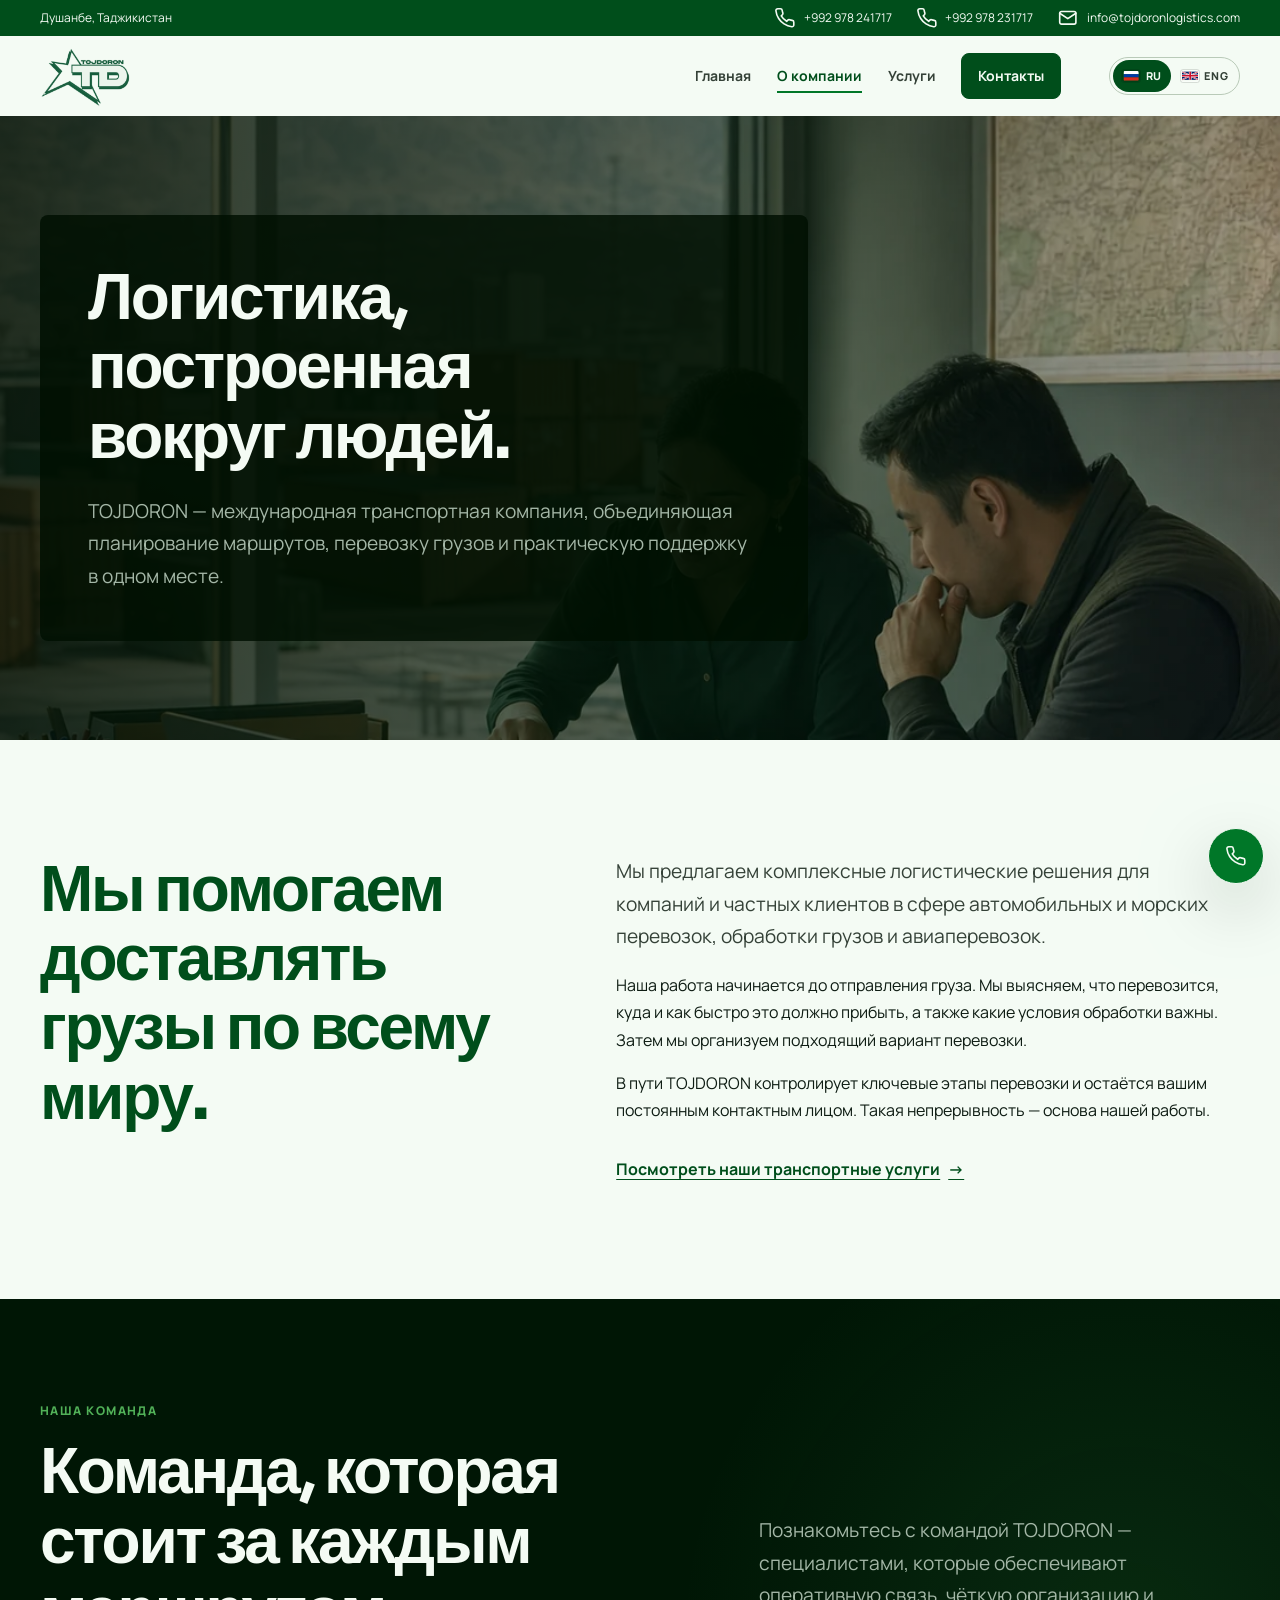
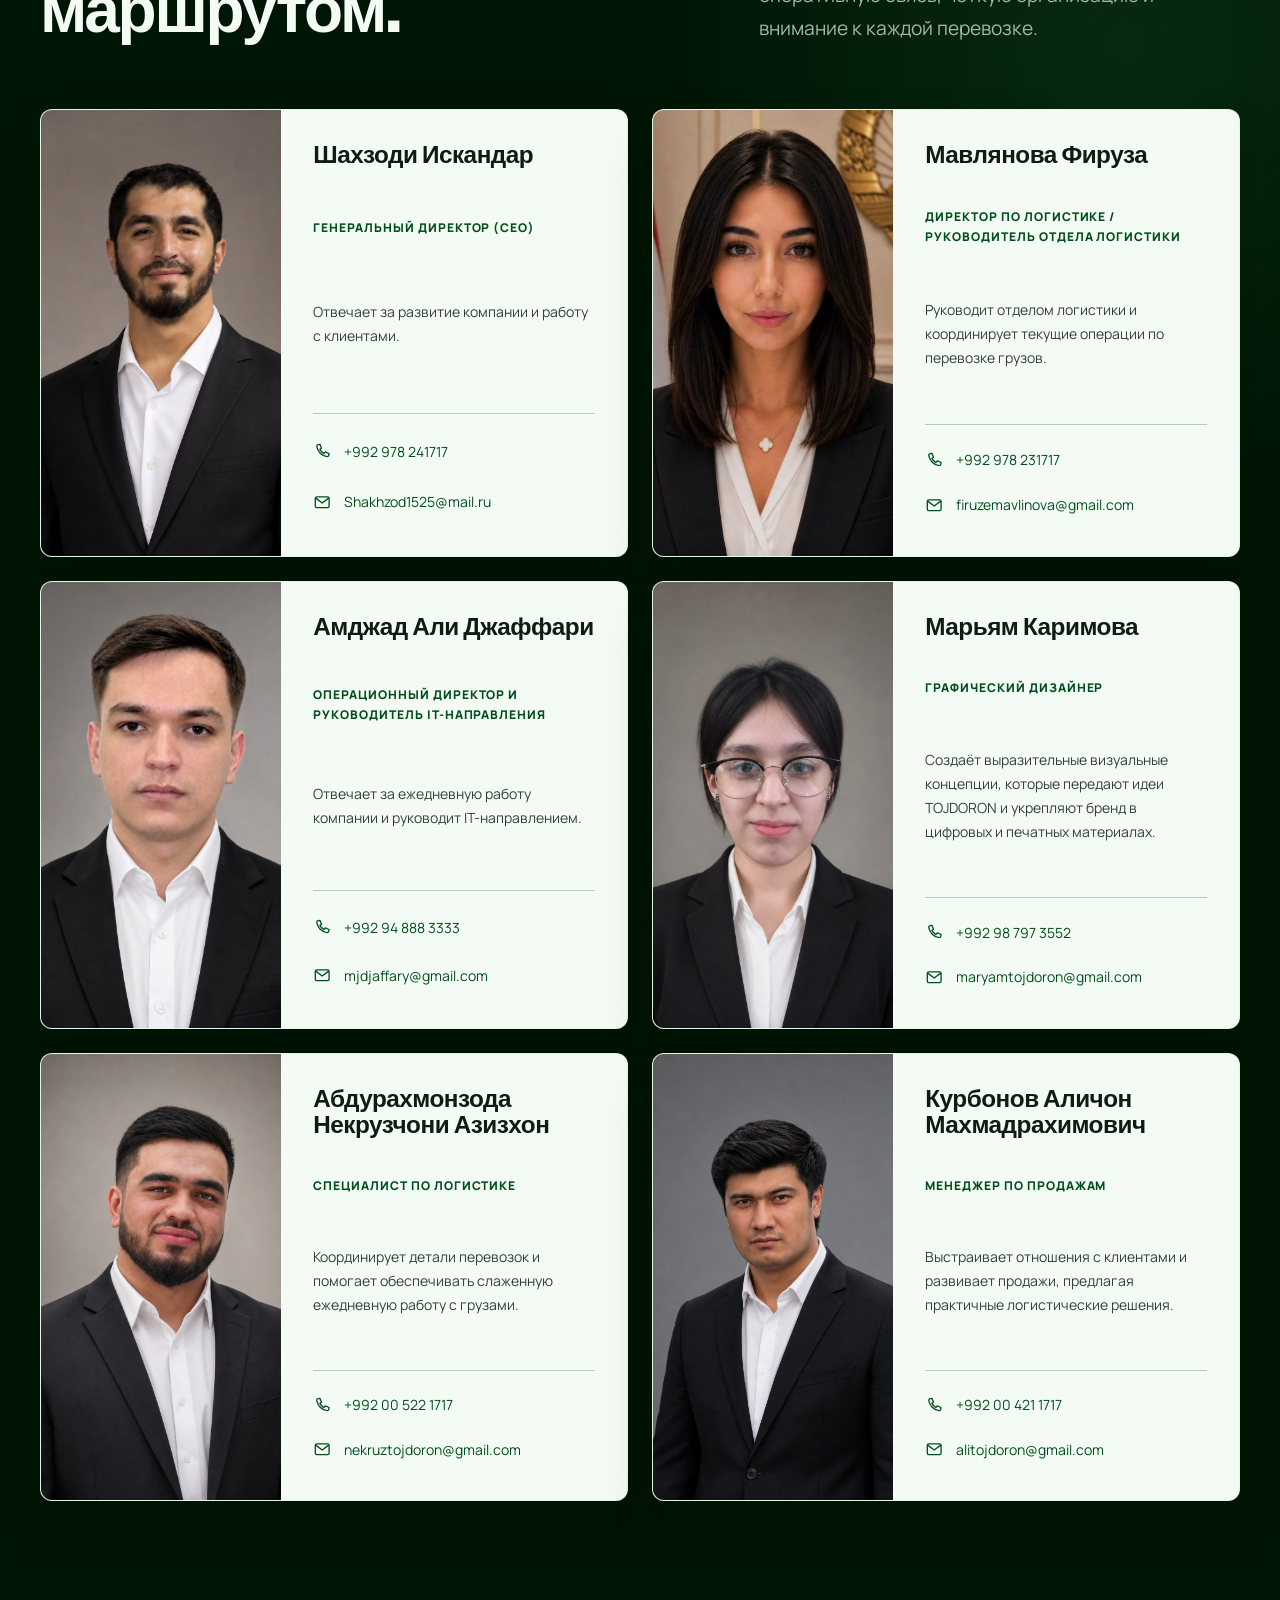
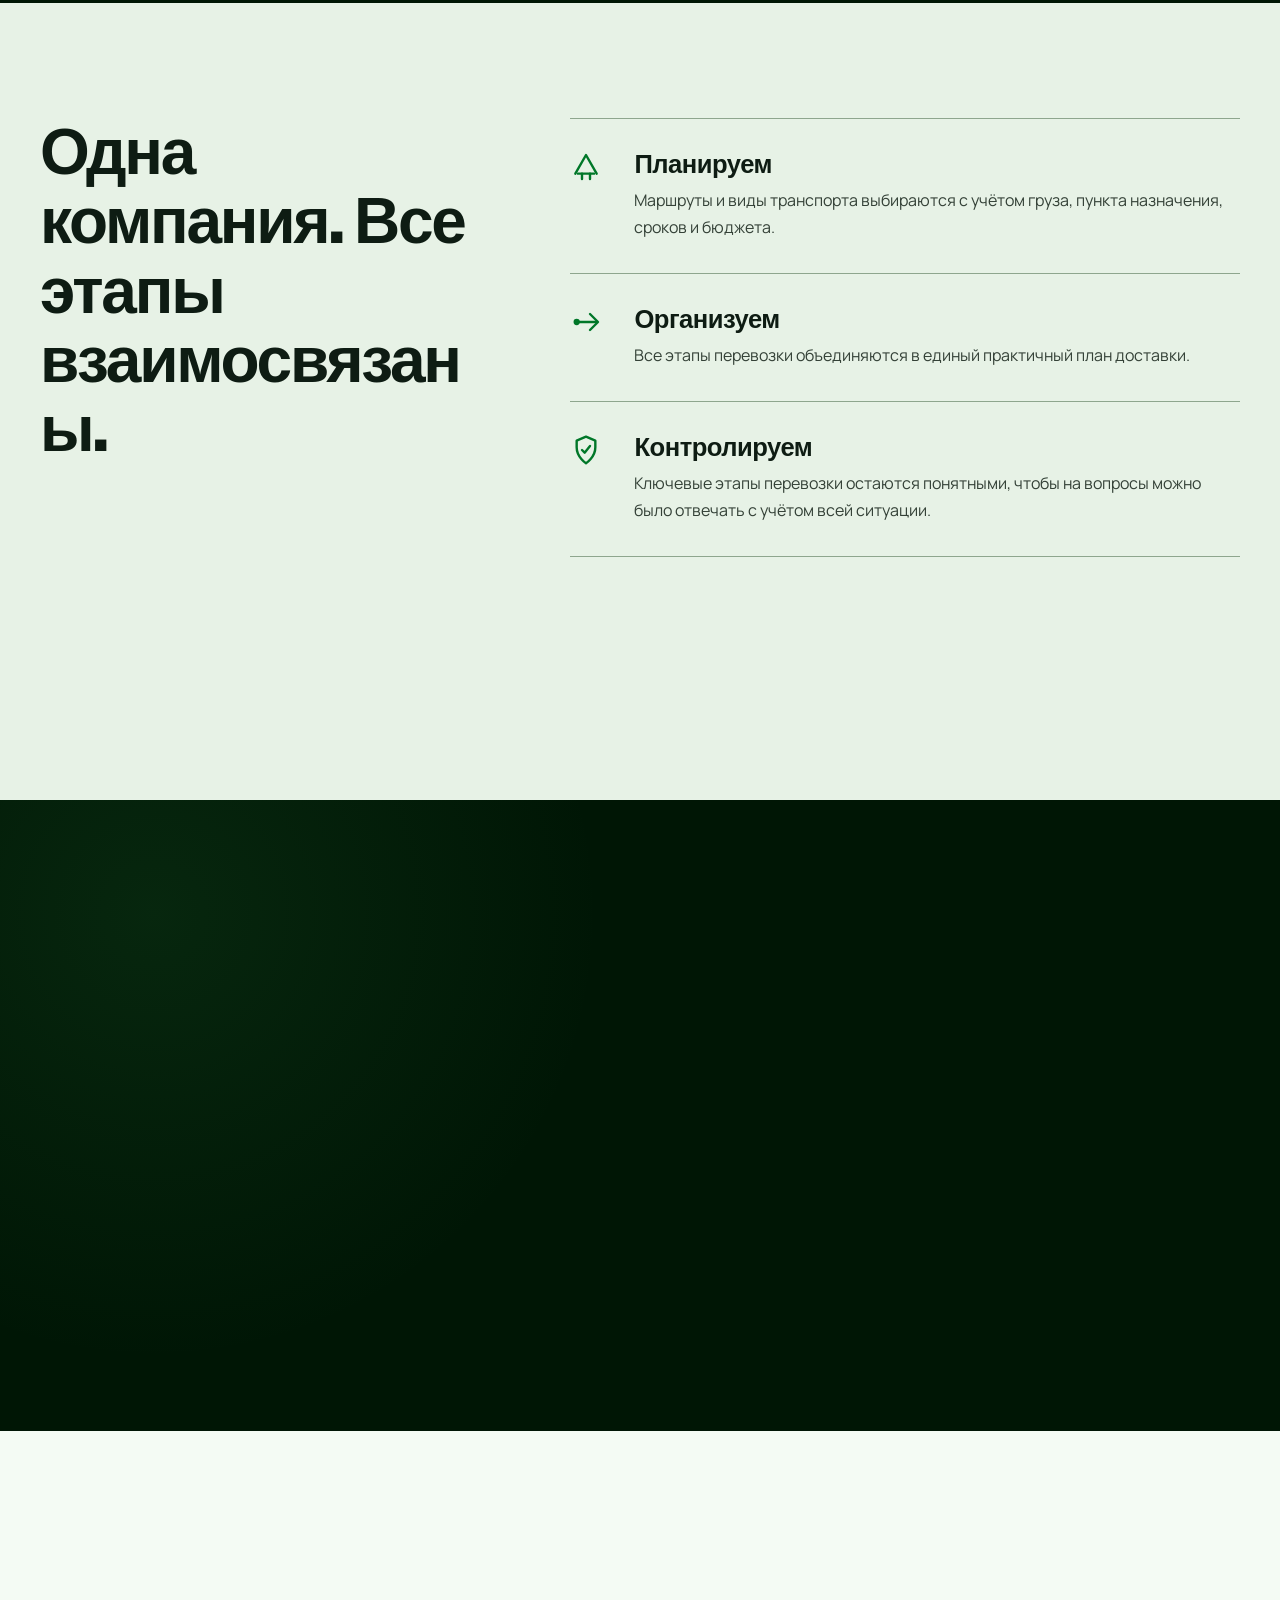
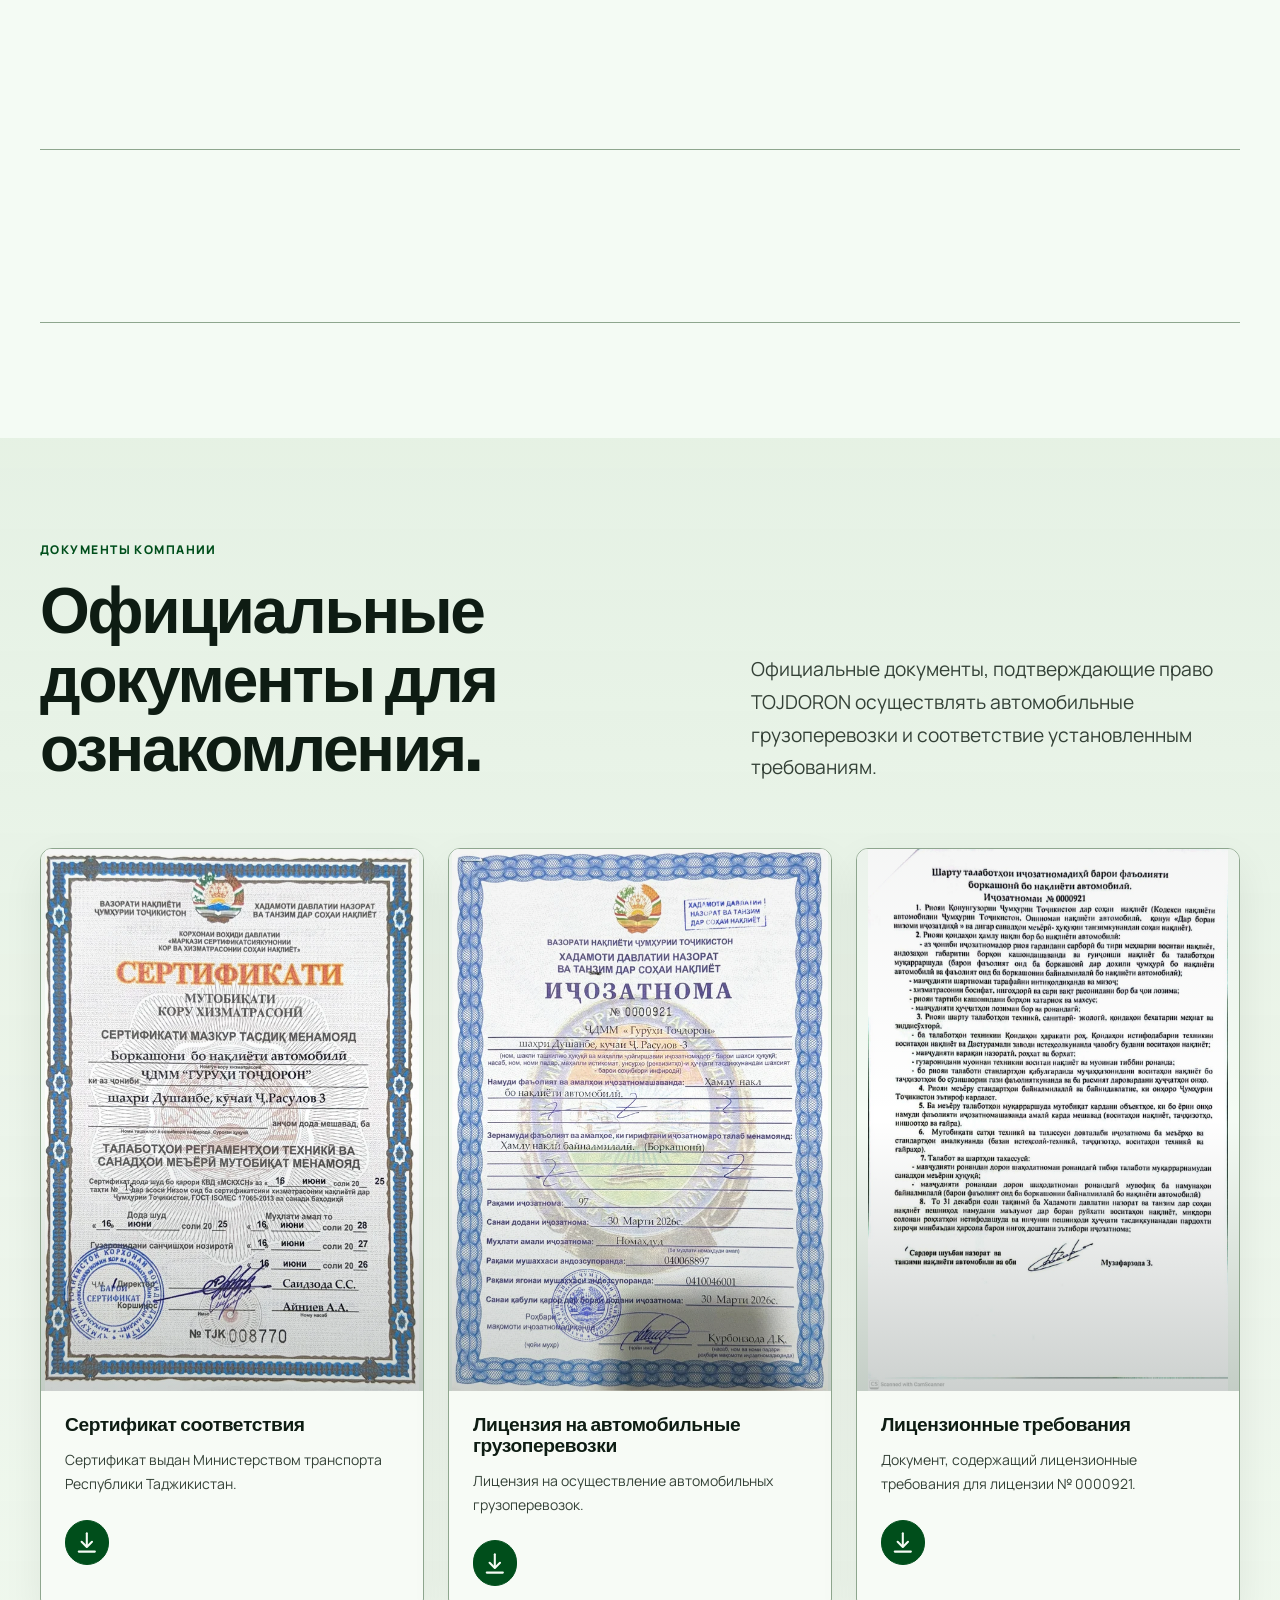
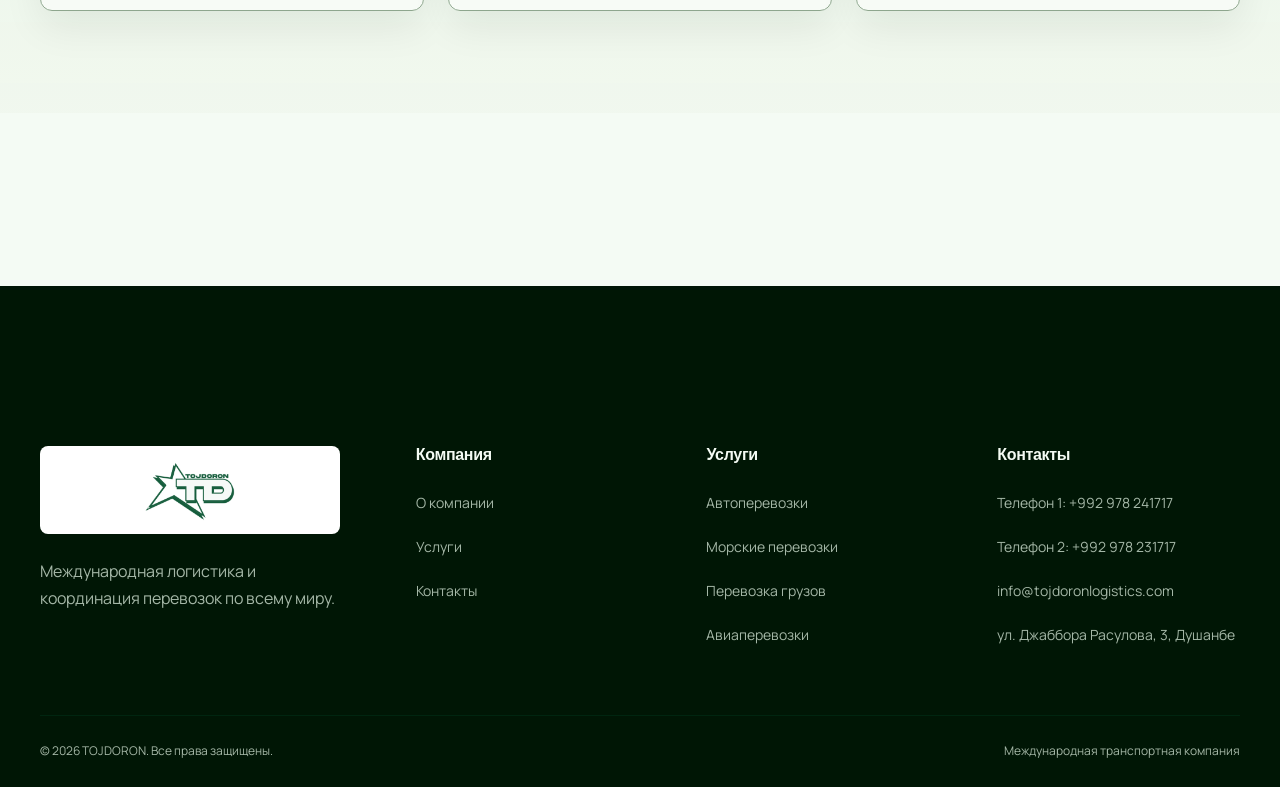
==== commit 9e56cc93: "Add layered route transition animation" ====
--- a/about.html
+++ b/about.html
@@ -10,8 +10,9 @@
     <title>About TOJDORON — International Transport Company</title>
     <link rel="icon" href="/assets/tojdoron-favicon.png" sizes="192x192" type="image/png" />
     <link rel="apple-touch-icon" href="/assets/tojdoron-favicon.png" sizes="192x192" />
-    <link rel="stylesheet" href="about.css?v=team-mobile-v5" />
-    <script src="shared.js?v=russian-copy-v2" defer></script>
+    <link rel="stylesheet" href="about.css?v=route-motion-v3" />
+    <script src="route-transition.js?v=route-motion-v3" defer></script>
+    <script src="shared.js?v=route-motion-v3" defer></script>
     <script src="about.js" defer></script>
   </head>
   <body>
--- a/about.css
+++ b/about.css
@@ -1,6 +1,6 @@
 /* Hallmark · macrostructure: Human Network · tone: grounded documentary · anchor hue: forest green */
 /* Hallmark · pre-emit critique: P5 H5 E4 S5 R5 V5 */
-@import url("shared.css?v=cta-spacing-v1");
+@import url("shared.css?v=route-motion-v3");
 
 .about-hero {
   min-height: 39rem;
